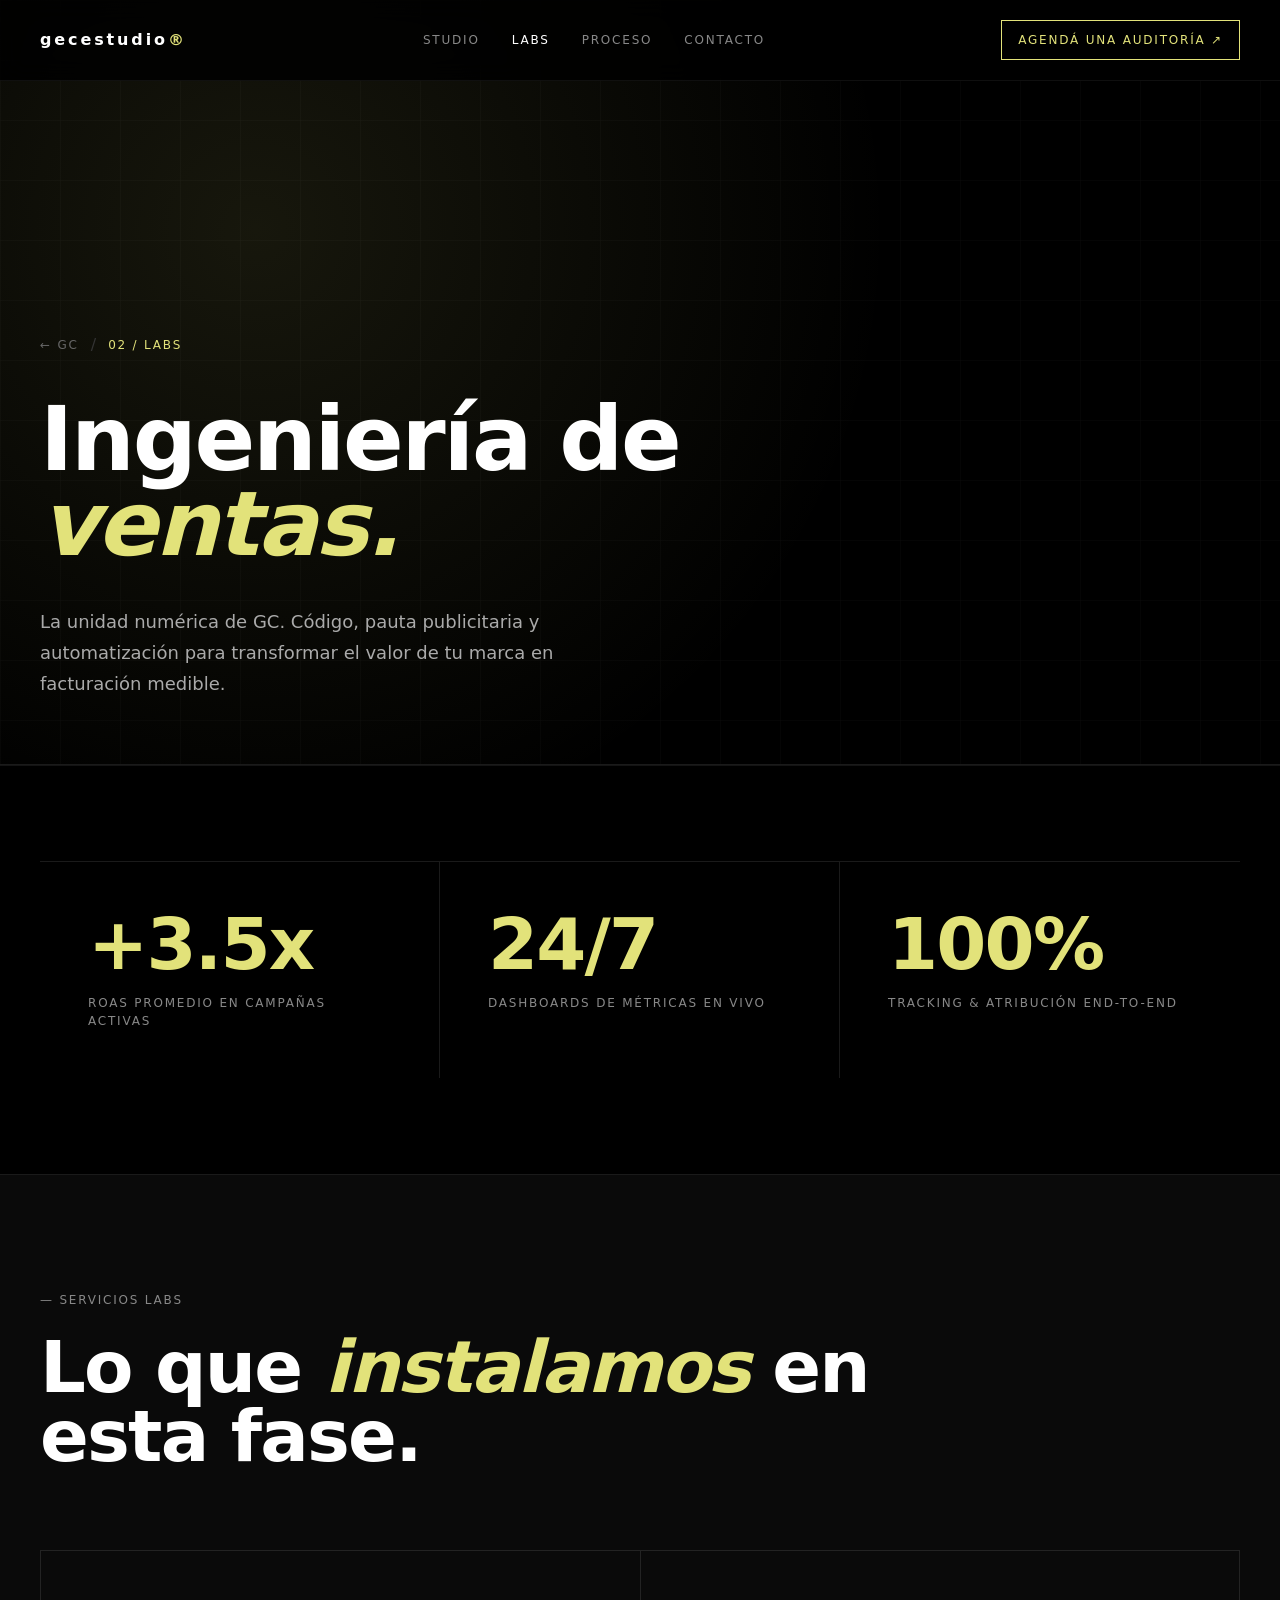
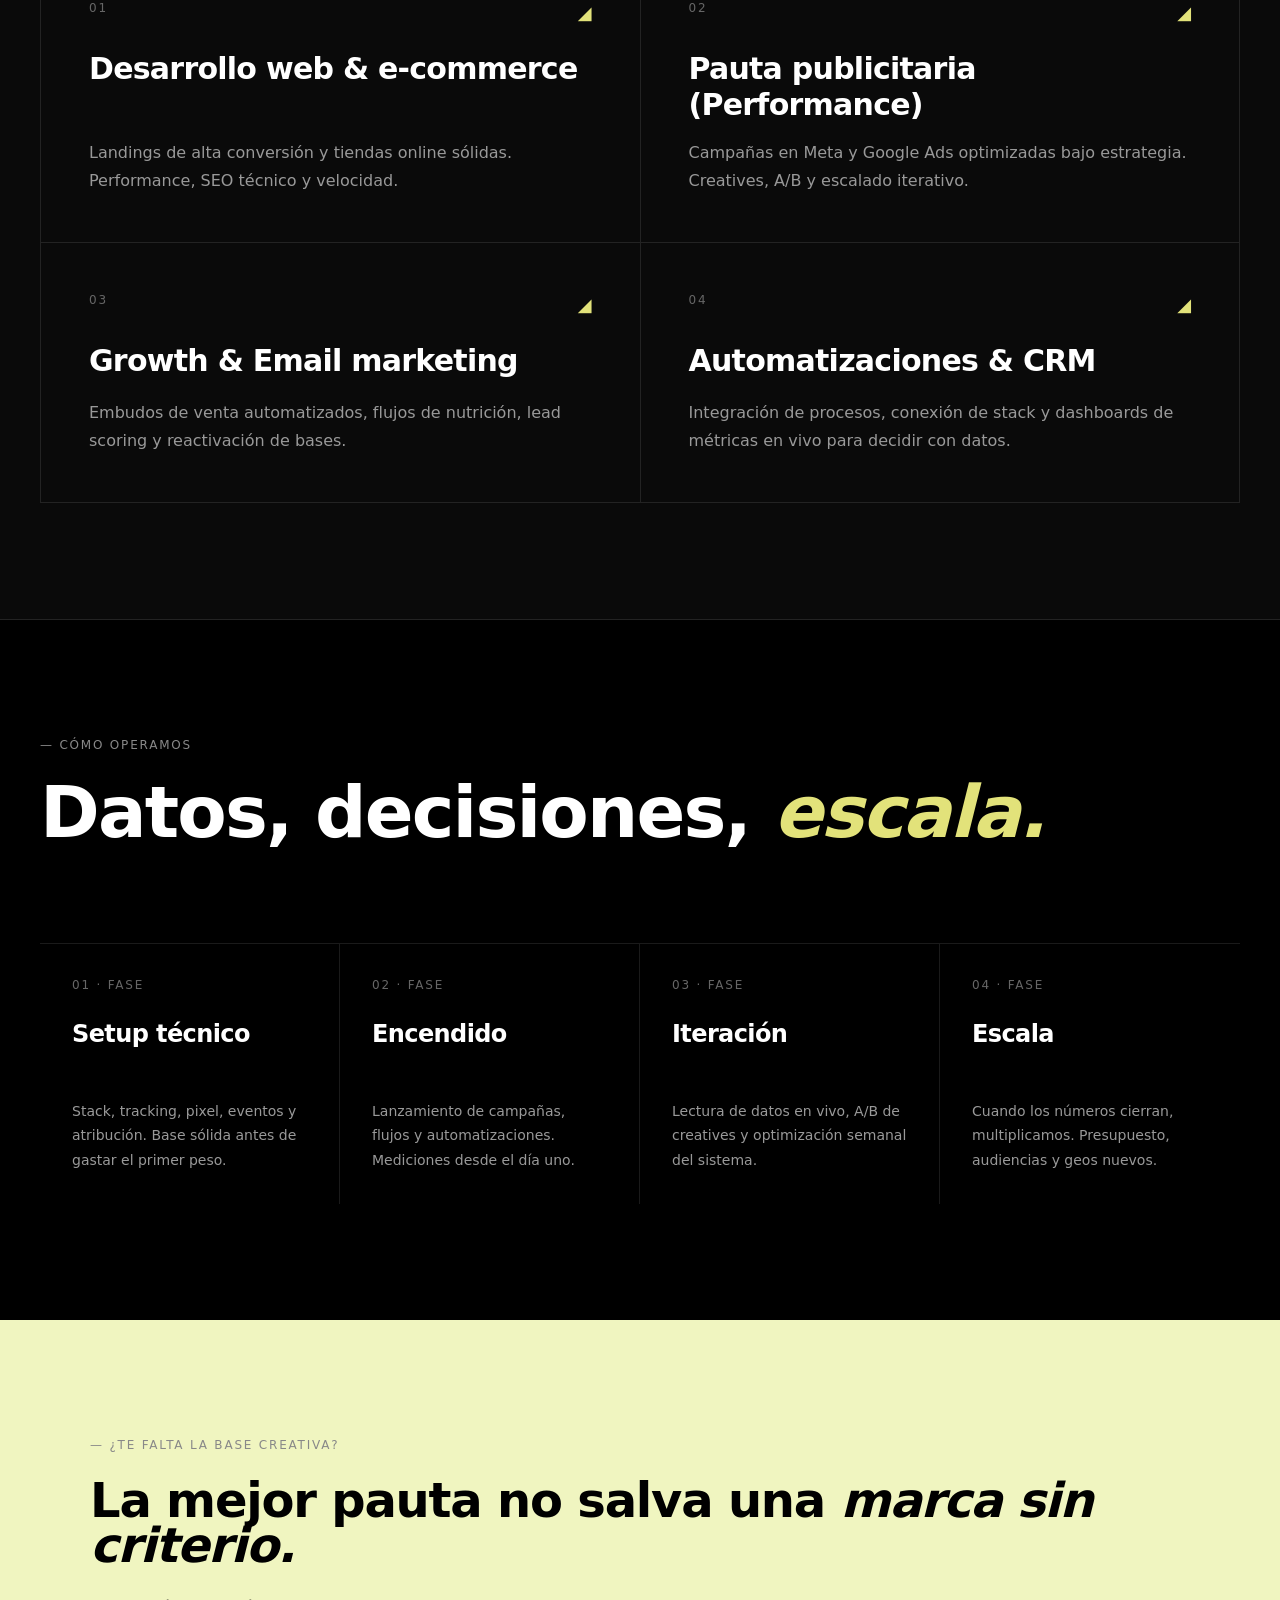
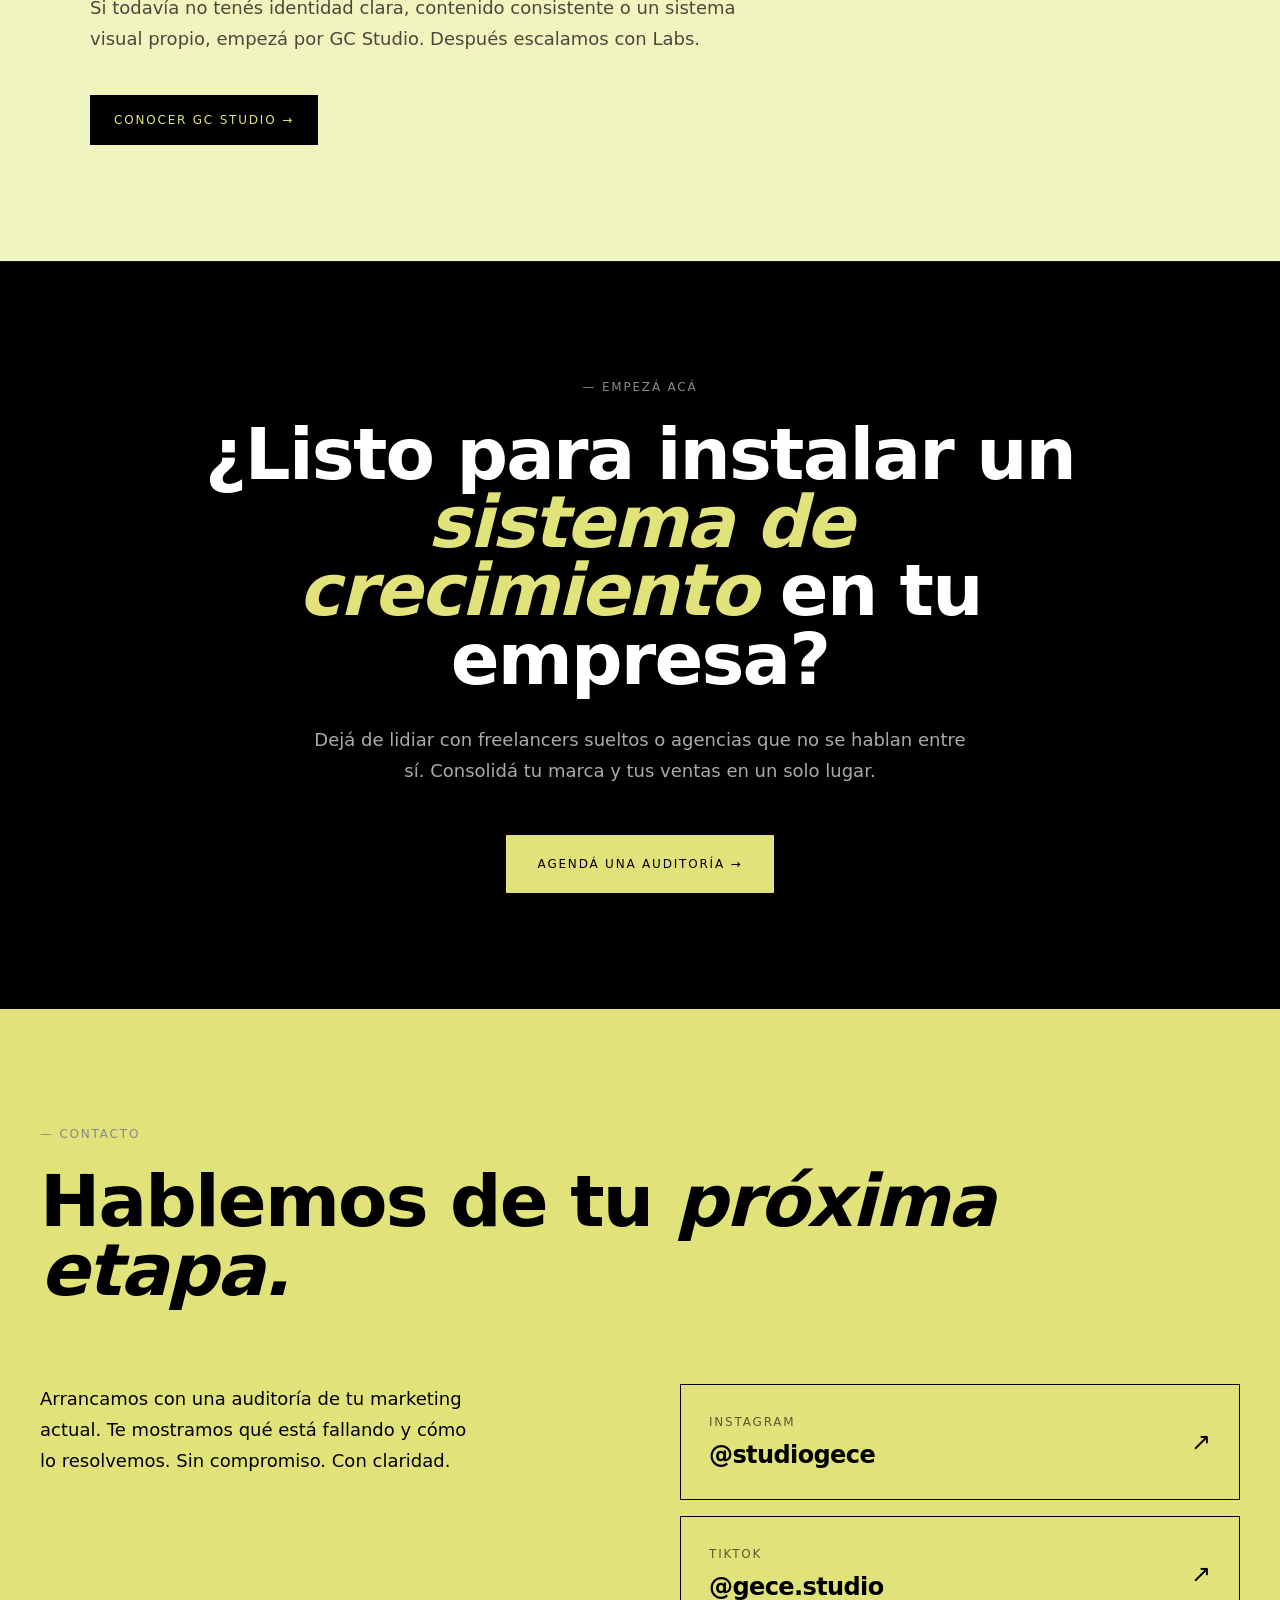
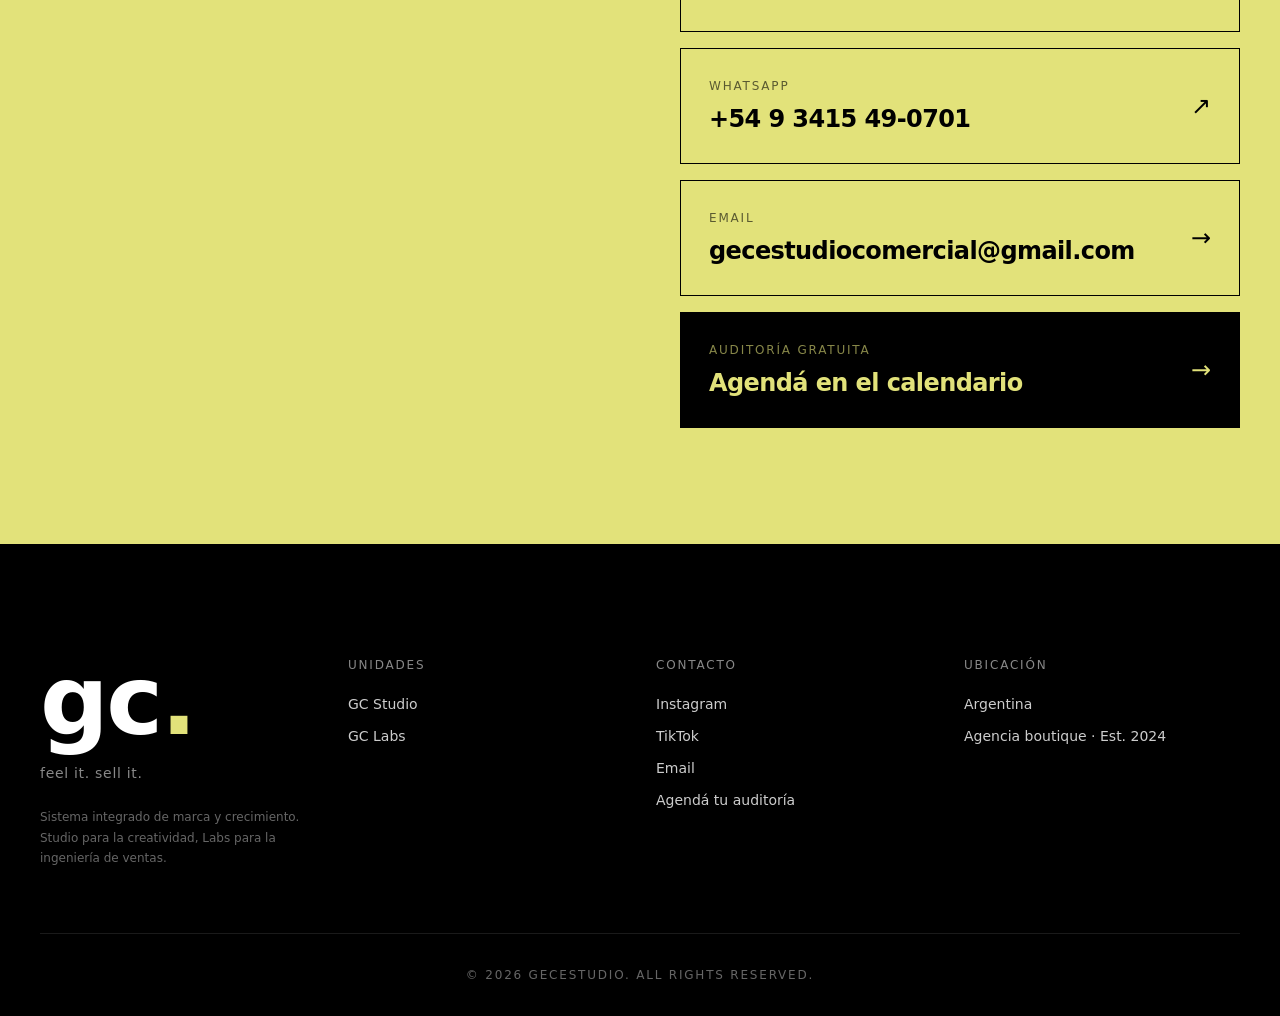
==== labs.html @ d73e2e80 "Align light nav CTA color" ====
<!DOCTYPE html>

<html lang="es"><head><meta http-equiv="Content-Type" content="text/html; charset=UTF-8"><meta name="viewport" content="width=device-width, initial-scale=1"><meta name="referrer" content="strict-origin-when-cross-origin"><meta name="color-scheme" content="dark light"><link rel="preload" as="image" href="./gc_files/blinder.png"><link rel="preload" as="image" href="./gc_files/camuflajes.png"><link rel="preload" as="image" href="./gc_files/elpasillo-white.png"><link rel="preload" as="image" href="./gc_files/gm.png"><link rel="preload" as="image" href="./gc_files/las1000.png"><link rel="preload" as="image" href="./gc_files/logowhite.png"><link rel="preload" as="image" href="./gc_files/momo.png"><link rel="preload" as="image" href="./gc_files/mesa03.png"><link rel="preload" as="image" href="./gc_files/mesa07.png"><link rel="preload" as="image" href="./gc_files/mesa15.png"><link rel="stylesheet" href="./labs_files/css2" data-precedence="default"><link rel="stylesheet" href="./labs_files/styles-MRLgdfVk.css" data-precedence="default"><link rel="preload" as="image" href="./gc_files/elpasillo.jpg"><meta name="author" content="Giuliana Cidoni"><meta property="og:type" content="website"><meta name="twitter:card" content="summary"><meta name="twitter:title" content="GC Studio — Feel it. Sell it. | Agencia boutique en Rosario"><meta name="twitter:description" content="GC Studio es la agencia boutique que toma el control total de tu marketing. Branding, contenido, estrategia y Meta Ads que venden. Rosario, Argentina."><link rel="preconnect" href="https://fonts.googleapis.com/"><link rel="preconnect" href="https://fonts.gstatic.com/" crossorigin="anonymous">
<title>GC Labs — Performance, ingeniería de conversión y growth</title><meta name="description" content="Desarrollo web, pauta en Meta y Google Ads, automatizaciones y dashboards. La unidad de performance de GC que convierte tu marca en facturación medible."><meta property="og:title" content="GC Labs — Ingeniería de ventas"><meta property="og:description" content="Código, pauta, automatización y métricas en vivo para escalar tu negocio."><style id="gc-static-reveal">[style*="translateY(30px)"], [style*="translateY(20px)"] { opacity: 1 !important; transform: none !important; }
main > section.bg-black + section.bg-black { box-shadow: inset 0 1px 0 rgba(255,255,255,0.08); }
html.light nav a[href*="calendly.com"].label-tag { color: #4d4c44 !important; }
@media (max-width: 767px) {
	nav > div { flex-wrap: wrap; row-gap: 0.75rem; padding-top: 1rem !important; padding-bottom: 0.9rem !important; }
	nav .gc-nav-links { order: 3; display: flex !important; width: 100%; gap: 1.05rem; overflow-x: auto; -webkit-overflow-scrolling: touch; scrollbar-width: none; padding: 0.15rem 0 0.05rem; mask-image: linear-gradient(90deg, transparent, #000 7%, #000 93%, transparent); }
	nav .gc-nav-links::-webkit-scrollbar { display: none; }
	nav .gc-nav-links a { flex: 0 0 auto; font-size: 0.65rem; letter-spacing: 0.24em; }
	nav .gc-nav-logo { font-size: 0.82rem !important; letter-spacing: 0.16em !important; }
	nav a[href*="calendly"].label-tag { padding: 0.72rem 0.82rem !important; font-size: 0.58rem !important; letter-spacing: 0.17em !important; white-space: nowrap; }
	main > section:first-of-type { min-height: auto !important; padding-top: 11rem !important; padding-bottom: 4rem !important; justify-content: flex-end !important; }
	main > section:first-of-type h1 { font-size: clamp(3rem, 15vw, 4.75rem) !important; max-width: 9ch !important; }
	main > section:first-of-type p { margin-top: 2rem !important; font-size: 1rem !important; line-height: 1.65 !important; }
	main > section:first-of-type .mb-10 { margin-bottom: 2rem !important; }
	main > section:not(:first-of-type) { padding-top: 4.5rem !important; padding-bottom: 4.5rem !important; }
	main > section:nth-of-type(2) { padding-top: 3.75rem !important; padding-bottom: 3.75rem !important; }
	main > section:nth-of-type(3), main > section:nth-of-type(4) { padding-top: 4.25rem !important; padding-bottom: 4.25rem !important; }
	#agenda { padding-top: 4.25rem !important; padding-bottom: 4.5rem !important; }
	#contacto { padding-top: 4.5rem !important; padding-bottom: 4.75rem !important; }
	[class*="min-h-[260px]"] { min-height: 0 !important; padding-top: 1.65rem !important; padding-bottom: 1.65rem !important; }
	.mt-16, .mt-20, .mt-24 { margin-top: 2.75rem !important; }
}
@media (min-width: 768px) {
	main > section:not(:first-of-type) { padding-top: 7.25rem !important; padding-bottom: 7.25rem !important; }
	main > section:nth-of-type(2) { padding-top: 6rem !important; padding-bottom: 6rem !important; }
}
</style></head><body><!--$--><!--/$-->
<main class="bg-black text-white overflow-x-hidden"><nav class="fixed top-0 left-0 right-0 z-50 transition-all duration-500" style="background-color: rgba(0, 0, 0, 0.85); backdrop-filter: blur(12px); border-bottom: 1px solid rgba(255, 255, 255, 0.06);"><div class="max-w-[1400px] mx-auto px-6 md:px-10 py-5 flex items-center justify-between"><a href="index.html" class="gc-nav-logo font-bold lowercase text-white text-sm md:text-base" style="letter-spacing: 0.18em;">gecestudio<span style="color: rgb(226, 226, 122);">®</span></a><div class="gc-nav-links hidden md:flex items-center gap-8"><a href="studio.html" class="label-tag text-[#888] hover:text-white transition-colors">Studio</a><a class="label-tag text-[#888] hover:text-white transition-colors label-tag text-[#888] hover:text-white transition-colors text-white" href="labs.html" data-status="active" aria-current="page">Labs</a><a href="index.html#proceso" class="label-tag text-[#888] hover:text-white transition-colors">Proceso</a><a href="index.html#contacto" class="label-tag text-[#888] hover:text-white transition-colors">Contacto</a></div><a href="https://calendly.com/infogecestudio/30min" target="_blank" rel="noopener noreferrer" class="label-tag px-4 py-2.5 border transition-all duration-300 hover:bg-[#e2e27a] hover:text-black" style="border-color: rgb(226, 226, 122); color: rgb(226, 226, 122);">Agendá una auditoría ↗</a></div></nav><section class="relative min-h-[85vh] bg-black text-white flex flex-col justify-end pt-40 pb-16 px-6 md:px-10 overflow-hidden border-b border-white/10"><div class="absolute inset-0 pointer-events-none" style="background: radial-gradient(circle at 20% 30%, rgba(226, 226, 122, 0.1), transparent 55%);"></div><div class="absolute inset-0 opacity-[0.05] pointer-events-none" style="background-image: linear-gradient(rgba(255, 255, 255, 0.4) 1px, transparent 1px), linear-gradient(90deg, rgba(255, 255, 255, 0.4) 1px, transparent 1px); background-size: 60px 60px;"></div><div class="relative max-w-[1400px] mx-auto w-full"><div class="flex items-center gap-3 mb-10" style="opacity: 1; transform: none;"><a href="index.html" class="label-tag text-[#666] hover:text-white transition-colors">← GC</a><span class="text-[#333]">/</span><span class="label-tag" style="color: rgb(226, 226, 122);">02 / Labs</span></div><h1 class="headline text-[12vw] md:text-[8vw] lg:text-[7vw] leading-[0.95] max-w-[15ch]" style="opacity: 1; transform: none;">Ingeniería de <span style="color: rgb(226, 226, 122); font-style: italic;">ventas.</span></h1><p class="mt-10 body-text text-[#aaa] text-base md:text-lg max-w-[560px]" style="opacity: 1; transform: none;">La unidad numérica de GC. Código, pauta publicitaria y automatización para transformar el valor de tu marca en facturación medible.</p></div></section><section class="bg-black text-white py-20 md:py-28 px-6 md:px-10 border-b border-white/10"><div class="max-w-[1400px] mx-auto grid md:grid-cols-3 border-t border-white/10"><div class="p-8 md:p-12 border-b md:border-b-0 md:border-r border-white/10 last:border-r-0" style="opacity: 1; transform: none;"><div class="headline text-5xl md:text-7xl mb-4" style="color: rgb(226, 226, 122);">+3.5x</div><div class="label-tag text-[#888]">ROAS promedio en campañas activas</div></div><div class="p-8 md:p-12 border-b md:border-b-0 md:border-r border-white/10 last:border-r-0" style="opacity: 1; transform: none;"><div class="headline text-5xl md:text-7xl mb-4" style="color: rgb(226, 226, 122);">24/7</div><div class="label-tag text-[#888]">Dashboards de métricas en vivo</div></div><div class="p-8 md:p-12 border-b md:border-b-0 md:border-r border-white/10 last:border-r-0" style="opacity: 1; transform: none;"><div class="headline text-5xl md:text-7xl mb-4" style="color: rgb(226, 226, 122);">100%</div><div class="label-tag text-[#888]">Tracking &amp; atribución end-to-end</div></div></div></section><section class="py-24 md:py-40 px-6 md:px-10 bg-[#0a0a0a] text-white border-b border-white/10"><div class="max-w-[1400px] mx-auto"><div style="opacity: 0; transform: translateY(30px);"><div class="label-tag mb-6" style="color: rgb(136, 136, 136);">— Servicios Labs</div><h2 class="headline text-4xl md:text-6xl lg:text-7xl max-w-4xl leading-[0.95]">Lo que <span class="italic" style="color: rgb(226, 226, 122);">instalamos</span> en esta fase.</h2></div><div class="mt-16 md:mt-20 grid md:grid-cols-2 border-t border-l border-white/10"><div class="group p-8 md:p-12 border-r border-b border-white/10 min-h-[260px] flex flex-col hover:bg-[#e2e27a]/[0.03] transition-colors duration-500" style="opacity: 0; transform: translateY(20px);"><div class="flex items-start justify-between mb-6"><span class="label-tag text-[#666]">01</span><span class="text-lg" style="color: rgb(226, 226, 122);">◢</span></div><h3 class="text-2xl md:text-3xl font-bold tracking-tight mb-4">Desarrollo web &amp; e-commerce</h3><p class="body-text text-sm md:text-base text-[#999] mt-auto">Landings de alta conversión y tiendas online sólidas. Performance, SEO técnico y velocidad.</p></div><div class="group p-8 md:p-12 border-r border-b border-white/10 min-h-[260px] flex flex-col hover:bg-[#e2e27a]/[0.03] transition-colors duration-500" style="opacity: 0; transform: translateY(20px);"><div class="flex items-start justify-between mb-6"><span class="label-tag text-[#666]">02</span><span class="text-lg" style="color: rgb(226, 226, 122);">◢</span></div><h3 class="text-2xl md:text-3xl font-bold tracking-tight mb-4">Pauta publicitaria (Performance)</h3><p class="body-text text-sm md:text-base text-[#999] mt-auto">Campañas en Meta y Google Ads optimizadas bajo estrategia. Creatives, A/B y escalado iterativo.</p></div><div class="group p-8 md:p-12 border-r border-b border-white/10 min-h-[260px] flex flex-col hover:bg-[#e2e27a]/[0.03] transition-colors duration-500" style="opacity: 0; transform: translateY(20px);"><div class="flex items-start justify-between mb-6"><span class="label-tag text-[#666]">03</span><span class="text-lg" style="color: rgb(226, 226, 122);">◢</span></div><h3 class="text-2xl md:text-3xl font-bold tracking-tight mb-4">Growth &amp; Email marketing</h3><p class="body-text text-sm md:text-base text-[#999] mt-auto">Embudos de venta automatizados, flujos de nutrición, lead scoring y reactivación de bases.</p></div><div class="group p-8 md:p-12 border-r border-b border-white/10 min-h-[260px] flex flex-col hover:bg-[#e2e27a]/[0.03] transition-colors duration-500" style="opacity: 0; transform: translateY(20px);"><div class="flex items-start justify-between mb-6"><span class="label-tag text-[#666]">04</span><span class="text-lg" style="color: rgb(226, 226, 122);">◢</span></div><h3 class="text-2xl md:text-3xl font-bold tracking-tight mb-4">Automatizaciones &amp; CRM</h3><p class="body-text text-sm md:text-base text-[#999] mt-auto">Integración de procesos, conexión de stack y dashboards de métricas en vivo para decidir con datos.</p></div></div></div></section><section class="bg-black text-white py-24 md:py-40 px-6 md:px-10"><div class="max-w-[1400px] mx-auto"><div style="opacity: 0; transform: translateY(30px);"><div class="label-tag mb-6" style="color: rgb(136, 136, 136);">— Cómo operamos</div><h2 class="headline text-4xl md:text-6xl lg:text-7xl leading-[0.95]">Datos, decisiones, <span class="italic" style="color: rgb(226, 226, 122);">escala.</span></h2></div><div class="mt-16 md:mt-24 grid md:grid-cols-4 border-t border-white/10"><div class="p-6 md:p-8 border-b md:border-b-0 md:border-r border-white/10 last:border-r-0 min-h-[260px] flex flex-col" style="opacity: 0; transform: translateY(20px);"><div class="label-tag text-[#666] mb-6">01 · Fase</div><h3 class="text-xl md:text-2xl font-bold tracking-tight mb-4">Setup técnico</h3><p class="body-text text-sm text-[#999] mt-auto">Stack, tracking, pixel, eventos y atribución. Base sólida antes de gastar el primer peso.</p></div><div class="p-6 md:p-8 border-b md:border-b-0 md:border-r border-white/10 last:border-r-0 min-h-[260px] flex flex-col" style="opacity: 0; transform: translateY(20px);"><div class="label-tag text-[#666] mb-6">02 · Fase</div><h3 class="text-xl md:text-2xl font-bold tracking-tight mb-4">Encendido</h3><p class="body-text text-sm text-[#999] mt-auto">Lanzamiento de campañas, flujos y automatizaciones. Mediciones desde el día uno.</p></div><div class="p-6 md:p-8 border-b md:border-b-0 md:border-r border-white/10 last:border-r-0 min-h-[260px] flex flex-col" style="opacity: 0; transform: translateY(20px);"><div class="label-tag text-[#666] mb-6">03 · Fase</div><h3 class="text-xl md:text-2xl font-bold tracking-tight mb-4">Iteración</h3><p class="body-text text-sm text-[#999] mt-auto">Lectura de datos en vivo, A/B de creatives y optimización semanal del sistema.</p></div><div class="p-6 md:p-8 border-b md:border-b-0 md:border-r border-white/10 last:border-r-0 min-h-[260px] flex flex-col" style="opacity: 0; transform: translateY(20px);"><div class="label-tag text-[#666] mb-6">04 · Fase</div><h3 class="text-xl md:text-2xl font-bold tracking-tight mb-4">Escala</h3><p class="body-text text-sm text-[#999] mt-auto">Cuando los números cierran, multiplicamos. Presupuesto, audiencias y geos nuevos.</p></div></div></div></section><section class="py-24 md:py-32 px-6 md:px-10 text-black" style="background-color: rgb(240, 245, 192);"><div class="max-w-[1100px] mx-auto"><div style="opacity: 0; transform: translateY(30px);"><div class="label-tag mb-6" style="color: rgb(136, 136, 136);">— ¿Te falta la base creativa?</div><p class="headline text-3xl md:text-5xl leading-[1.05]">La mejor pauta no salva una <span class="italic">marca sin criterio.</span></p><p class="mt-6 body-text text-base md:text-lg text-black/70 max-w-2xl">Si todavía no tenés identidad clara, contenido consistente o un sistema visual propio, empezá por GC Studio. Después escalamos con Labs.</p><a href="studio.html" class="inline-flex items-center gap-3 mt-10 label-tag px-6 py-4 bg-black text-[#e2e27a] hover:bg-[#0d0d0d] transition-colors">Conocer GC Studio →</a></div></div></section><section id="agenda" class="bg-black text-white py-24 md:py-40 px-6 md:px-10 border-t border-white/10"><div class="max-w-[1400px] mx-auto text-center"><div style="opacity: 0; transform: translateY(30px);"><div class="label-tag mb-6" style="color: rgb(136, 136, 136);">— Empezá acá</div><h2 class="headline text-4xl md:text-6xl lg:text-7xl max-w-4xl mx-auto leading-[0.95]">¿Listo para instalar un <span class="italic" style="color: rgb(226, 226, 122);">sistema de crecimiento</span> en tu empresa?</h2><p class="mt-8 body-text text-[#aaa] text-base md:text-lg max-w-2xl mx-auto">Dejá de lidiar con freelancers sueltos o agencias que no se hablan entre sí. Consolidá tu marca y tus ventas en un solo lugar.</p><a href="https://calendly.com/infogecestudio/30min" target="_blank" rel="noopener noreferrer" class="inline-block mt-12 label-tag px-8 py-5 bg-[#e2e27a] text-black hover:bg-white transition-colors duration-300">Agendá una auditoría →</a></div></div></section><section id="contacto" class="py-24 md:py-40 px-6 md:px-10 text-black" style="background-color: rgb(226, 226, 122);"><div class="max-w-[1400px] mx-auto"><div style="opacity: 0; transform: translateY(30px);"><div class="label-tag mb-6" style="color: rgb(136, 136, 136);">— Contacto</div><h2 class="headline text-4xl md:text-6xl lg:text-7xl max-w-5xl">Hablemos de tu <span class="italic">próxima etapa.</span></h2></div><div class="mt-16 md:mt-20 grid md:grid-cols-2 gap-12 md:gap-20"><p class="body-text text-base md:text-lg max-w-md" style="opacity: 0; transform: translateY(30px);">Arrancamos con una auditoría de tu marketing actual. Te mostramos qué está fallando y cómo lo resolvemos. Sin compromiso. Con claridad.</p><div class="space-y-4" style="opacity: 0; transform: translateY(30px);"><a href="https://www.instagram.com/studiogece/" target="_blank" rel="noopener noreferrer" class="group flex items-center justify-between gap-6 p-6 md:p-7 border border-black transition-all duration-300 bg-transparent hover:bg-black hover:text-[#e2e27a]"><div><div class="label-tag opacity-60 mb-2">Instagram</div><div class="text-lg md:text-2xl font-bold tracking-tight">@studiogece</div></div><span class="text-2xl group-hover:translate-x-1 transition-transform">↗</span></a><a href="https://www.tiktok.com/@gece.studio" target="_blank" rel="noopener noreferrer" class="group flex items-center justify-between gap-6 p-6 md:p-7 border border-black transition-all duration-300 bg-transparent hover:bg-black hover:text-[#e2e27a]"><div><div class="label-tag opacity-60 mb-2">TikTok</div><div class="text-lg md:text-2xl font-bold tracking-tight">@gece.studio</div></div><span class="text-2xl group-hover:translate-x-1 transition-transform">↗</span></a><a href="https://wa.me/5493415490701" target="_blank" rel="noopener noreferrer" class="group flex items-center justify-between gap-6 p-6 md:p-7 border border-black transition-all duration-300 bg-transparent hover:bg-black hover:text-[#e2e27a]"><div><div class="label-tag opacity-60 mb-2">WhatsApp</div><div class="text-lg md:text-2xl font-bold tracking-tight">+54 9 3415 49-0701</div></div><span class="text-2xl group-hover:translate-x-1 transition-transform">↗</span></a><a href="mailto:gecestudiocomercial@gmail.com" class="group flex items-center justify-between gap-6 p-6 md:p-7 border border-black transition-all duration-300 bg-transparent hover:bg-black hover:text-[#e2e27a]"><div><div class="label-tag opacity-60 mb-2">Email</div><div class="text-lg md:text-2xl font-bold tracking-tight">gecestudiocomercial@gmail.com</div></div><span class="text-2xl group-hover:translate-x-1 transition-transform">→</span></a><a href="https://calendly.com/infogecestudio/30min" target="_blank" rel="noopener noreferrer" class="group flex items-center justify-between gap-6 p-6 md:p-7 border border-black transition-all duration-300 bg-black text-[#e2e27a] hover:bg-transparent hover:text-black"><div><div class="label-tag opacity-60 mb-2">Auditoría gratuita</div><div class="text-lg md:text-2xl font-bold tracking-tight">Agendá en el calendario</div></div><span class="text-2xl group-hover:translate-x-1 transition-transform">→</span></a></div></div></div></section><footer class="bg-black text-white pt-20 md:pt-28 px-6 md:px-10"><div class="max-w-[1400px] mx-auto"><div class="grid md:grid-cols-4 gap-12 md:gap-8 pb-16"><div><div class="headline text-7xl md:text-8xl lowercase leading-none">gc<span style="color: rgb(226, 226, 122);">.</span></div><p class="lowercase text-[#888] text-sm mt-4 mb-6 tracking-wider">feel it. sell it.</p><p class="body-text text-xs text-[#666] max-w-[260px]">Sistema integrado de marca y crecimiento. Studio para la creatividad, Labs para la ingeniería de ventas.</p></div><div><div class="label-tag text-[#888] mb-5">Unidades</div><ul class="space-y-3 text-sm"><li><a href="studio.html" class="text-white/80 hover:text-[#e2e27a] transition-colors">GC Studio</a></li><li><a class="text-white/80 hover:text-[#e2e27a] transition-colors active" href="labs.html" data-status="active" aria-current="page">GC Labs</a></li></ul></div><div><div class="label-tag text-[#888] mb-5">Contacto</div><ul class="space-y-3 text-sm"><li><a href="https://www.instagram.com/studiogece/" target="_blank" rel="noopener noreferrer" class="text-white/80 hover:text-[#e2e27a] transition-colors">Instagram</a></li><li><a href="https://www.tiktok.com/@gece.studio" target="_blank" rel="noopener noreferrer" class="text-white/80 hover:text-[#e2e27a] transition-colors">TikTok</a></li><li><a href="mailto:gecestudiocomercial@gmail.com" class="text-white/80 hover:text-[#e2e27a] transition-colors">Email</a></li><li><a href="https://calendly.com/infogecestudio/30min" target="_blank" rel="noopener noreferrer" class="text-white/80 hover:text-[#e2e27a] transition-colors">Agendá tu auditoría</a></li></ul></div><div><div class="label-tag text-[#888] mb-5">Ubicación</div><ul class="space-y-3 text-sm text-white/80"><li>Argentina</li><li>Agencia boutique · Est. 2024</li></ul></div></div><div class="border-t border-white/10 py-8 flex justify-center label-tag text-[#666]"><span>© 2026 gecestudio. All rights reserved.</span></div></div></footer></main></body></html>
---- labs_files/styles-MRLgdfVk.css ----
@layer properties{@supports (((-webkit-hyphens:none)) and (not (margin-trim:inline))) or ((-moz-orient:inline) and (not (color:rgb(from red r g b)))){*,:before,:after,::backdrop{--tw-translate-x:0;--tw-translate-y:0;--tw-translate-z:0;--tw-rotate-x:initial;--tw-rotate-y:initial;--tw-rotate-z:initial;--tw-skew-x:initial;--tw-skew-y:initial;--tw-scroll-snap-strictness:proximity;--tw-space-y-reverse:0;--tw-space-x-reverse:0;--tw-border-style:solid;--tw-gradient-position:initial;--tw-gradient-from:#0000;--tw-gradient-via:#0000;--tw-gradient-to:#0000;--tw-gradient-stops:initial;--tw-gradient-via-stops:initial;--tw-gradient-from-position:0%;--tw-gradient-via-position:50%;--tw-gradient-to-position:100%;--tw-leading:initial;--tw-font-weight:initial;--tw-tracking:initial;--tw-ordinal:initial;--tw-slashed-zero:initial;--tw-numeric-figure:initial;--tw-numeric-spacing:initial;--tw-numeric-fraction:initial;--tw-shadow:0 0 #0000;--tw-shadow-color:initial;--tw-shadow-alpha:100%;--tw-inset-shadow:0 0 #0000;--tw-inset-shadow-color:initial;--tw-inset-shadow-alpha:100%;--tw-ring-color:initial;--tw-ring-shadow:0 0 #0000;--tw-inset-ring-color:initial;--tw-inset-ring-shadow:0 0 #0000;--tw-ring-inset:initial;--tw-ring-offset-width:0px;--tw-ring-offset-color:#fff;--tw-ring-offset-shadow:0 0 #0000;--tw-outline-style:solid;--tw-blur:initial;--tw-brightness:initial;--tw-contrast:initial;--tw-grayscale:initial;--tw-hue-rotate:initial;--tw-invert:initial;--tw-opacity:initial;--tw-saturate:initial;--tw-sepia:initial;--tw-drop-shadow:initial;--tw-drop-shadow-color:initial;--tw-drop-shadow-alpha:100%;--tw-drop-shadow-size:initial;--tw-duration:initial;--tw-ease:initial;--tw-scale-x:1;--tw-scale-y:1;--tw-scale-z:1;--tw-content:"";--tw-animation-delay:0s;--tw-animation-direction:normal;--tw-animation-duration:initial;--tw-animation-fill-mode:none;--tw-animation-iteration-count:1;--tw-enter-blur:0;--tw-enter-opacity:1;--tw-enter-rotate:0;--tw-enter-scale:1;--tw-enter-translate-x:0;--tw-enter-translate-y:0;--tw-exit-blur:0;--tw-exit-opacity:1;--tw-exit-rotate:0;--tw-exit-scale:1;--tw-exit-translate-x:0;--tw-exit-translate-y:0}}}@layer theme{:root,:host{--font-mono:ui-monospace, SFMono-Regular, Menlo, Monaco, Consolas, "Liberation Mono", "Courier New", monospace;--color-black:#000;--color-white:#fff;--spacing:.25rem;--container-sm:24rem;--container-md:28rem;--container-lg:32rem;--container-2xl:42rem;--container-3xl:48rem;--container-4xl:56rem;--container-5xl:64rem;--text-xs:.75rem;--text-xs--line-height:calc(1 / .75);--text-sm:.875rem;--text-sm--line-height:calc(1.25 / .875);--text-base:1rem;--text-base--line-height: 1.5 ;--text-lg:1.125rem;--text-lg--line-height:calc(1.75 / 1.125);--text-xl:1.25rem;--text-xl--line-height:calc(1.75 / 1.25);--text-2xl:1.5rem;--text-2xl--line-height:calc(2 / 1.5);--text-3xl:1.875rem;--text-3xl--line-height: 1.2 ;--text-4xl:2.25rem;--text-4xl--line-height:calc(2.5 / 2.25);--text-5xl:3rem;--text-5xl--line-height:1;--text-6xl:3.75rem;--text-6xl--line-height:1;--text-7xl:4.5rem;--text-7xl--line-height:1;--text-8xl:6rem;--text-8xl--line-height:1;--font-weight-normal:400;--font-weight-medium:500;--font-weight-semibold:600;--font-weight-bold:700;--tracking-tight:-.025em;--tracking-wide:.025em;--tracking-wider:.05em;--tracking-widest:.1em;--leading-relaxed:1.625;--radius-sm:.25rem;--radius-md:.375rem;--radius-lg:.5rem;--radius-xl:.75rem;--ease-in-out:cubic-bezier(.4, 0, .2, 1);--animate-pulse:pulse 2s cubic-bezier(.4, 0, .6, 1) infinite;--aspect-video:16 / 9;--default-transition-duration:.15s;--default-transition-timing-function:cubic-bezier(.4, 0, .2, 1);--default-font-family:"Montserrat", system-ui, sans-serif;--default-mono-font-family:var(--font-mono)}}@layer base{*,:after,:before,::backdrop{box-sizing:border-box;border:0 solid;margin:0;padding:0}::file-selector-button{box-sizing:border-box;border:0 solid;margin:0;padding:0}html,:host{-webkit-text-size-adjust:100%;tab-size:4;line-height:1.5;font-family:var(--default-font-family,ui-sans-serif, system-ui, sans-serif, "Apple Color Emoji", "Segoe UI Emoji", "Segoe UI Symbol", "Noto Color Emoji");font-feature-settings:var(--default-font-feature-settings,normal);font-variation-settings:var(--default-font-variation-settings,normal);-webkit-tap-highlight-color:transparent}hr{height:0;color:inherit;border-top-width:1px}abbr:where([title]){-webkit-text-decoration:underline dotted;text-decoration:underline dotted}h1,h2,h3,h4,h5,h6{font-size:inherit;font-weight:inherit}a{color:inherit;-webkit-text-decoration:inherit;text-decoration:inherit}b,strong{font-weight:bolder}code,kbd,samp,pre{font-family:var(--default-mono-font-family,ui-monospace, SFMono-Regular, Menlo, Monaco, Consolas, "Liberation Mono", "Courier New", monospace);font-feature-settings:var(--default-mono-font-feature-settings,normal);font-variation-settings:var(--default-mono-font-variation-settings,normal);font-size:1em}small{font-size:80%}sub,sup{vertical-align:baseline;font-size:75%;line-height:0;position:relative}sub{bottom:-.25em}sup{top:-.5em}table{text-indent:0;border-color:inherit;border-collapse:collapse}:-moz-focusring{outline:auto}progress{vertical-align:baseline}summary{display:list-item}ol,ul,menu{list-style:none}img,svg,video,canvas,audio,iframe,embed,object{vertical-align:middle;display:block}img,video{max-width:100%;height:auto}button,input,select,optgroup,textarea{font:inherit;font-feature-settings:inherit;font-variation-settings:inherit;letter-spacing:inherit;color:inherit;opacity:1;background-color:#0000;border-radius:0}::file-selector-button{font:inherit;font-feature-settings:inherit;font-variation-settings:inherit;letter-spacing:inherit;color:inherit;opacity:1;background-color:#0000;border-radius:0}:where(select:is([multiple],[size])) optgroup{font-weight:bolder}:where(select:is([multiple],[size])) optgroup option{padding-inline-start:20px}::file-selector-button{margin-inline-end:4px}::placeholder{opacity:1}@supports (not ((-webkit-appearance:-apple-pay-button))) or (contain-intrinsic-size:1px){::placeholder{color:currentColor}@supports (color:color-mix(in lab,red,red)){::placeholder{color:color-mix(in oklab,currentcolor 50%,transparent)}}}textarea{resize:vertical}::-webkit-search-decoration{-webkit-appearance:none}::-webkit-date-and-time-value{min-height:1lh;text-align:inherit}::-webkit-datetime-edit{display:inline-flex}::-webkit-datetime-edit-fields-wrapper{padding:0}::-webkit-datetime-edit{padding-block:0}::-webkit-datetime-edit-year-field{padding-block:0}::-webkit-datetime-edit-month-field{padding-block:0}::-webkit-datetime-edit-day-field{padding-block:0}::-webkit-datetime-edit-hour-field{padding-block:0}::-webkit-datetime-edit-minute-field{padding-block:0}::-webkit-datetime-edit-second-field{padding-block:0}::-webkit-datetime-edit-millisecond-field{padding-block:0}::-webkit-datetime-edit-meridiem-field{padding-block:0}::-webkit-calendar-picker-indicator{line-height:1}:-moz-ui-invalid{box-shadow:none}button,input:where([type=button],[type=reset],[type=submit]){appearance:button}::file-selector-button{appearance:button}::-webkit-inner-spin-button{height:auto}::-webkit-outer-spin-button{height:auto}[hidden]:where(:not([hidden=until-found])){display:none!important}*{border-color:#ffffff1a}html{scroll-behavior:smooth}body{color:#fff;-webkit-font-smoothing:antialiased;background-color:#000;font-family:Montserrat,system-ui,sans-serif}}@layer components;@layer utilities{.pointer-events-none{pointer-events:none}.invisible{visibility:hidden}.sr-only{clip-path:inset(50%);white-space:nowrap;border-width:0;width:1px;height:1px;margin:-1px;padding:0;position:absolute;overflow:hidden}.absolute{position:absolute}.fixed{position:fixed}.relative{position:relative}.inset-0{inset:calc(var(--spacing) * 0)}.inset-x-0{inset-inline:calc(var(--spacing) * 0)}.inset-y-0{inset-block:calc(var(--spacing) * 0)}.start{inset-inline-start:var(--spacing)}.-top-12{top:calc(var(--spacing) * -12)}.top-0{top:calc(var(--spacing) * 0)}.top-1\.5{top:calc(var(--spacing) * 1.5)}.top-1\/2{top:50%}.top-3\.5{top:calc(var(--spacing) * 3.5)}.top-4{top:calc(var(--spacing) * 4)}.top-\[1px\]{top:1px}.top-\[50\%\]{top:50%}.top-\[60\%\]{top:60%}.top-full{top:100%}.-right-12{right:calc(var(--spacing) * -12)}.right-0{right:calc(var(--spacing) * 0)}.right-1{right:calc(var(--spacing) * 1)}.right-2{right:calc(var(--spacing) * 2)}.right-3{right:calc(var(--spacing) * 3)}.right-4{right:calc(var(--spacing) * 4)}.-bottom-12{bottom:calc(var(--spacing) * -12)}.bottom-0{bottom:calc(var(--spacing) * 0)}.-left-12{left:calc(var(--spacing) * -12)}.left-0{left:calc(var(--spacing) * 0)}.left-1\/2{left:50%}.left-2{left:calc(var(--spacing) * 2)}.left-\[50\%\]{left:50%}.z-10{z-index:10}.z-20{z-index:20}.z-50{z-index:50}.z-\[1\]{z-index:1}.-mx-1{margin-inline:calc(var(--spacing) * -1)}.mx-2{margin-inline:calc(var(--spacing) * 2)}.mx-3\.5{margin-inline:calc(var(--spacing) * 3.5)}.mx-auto{margin-inline:auto}.my-0\.5{margin-block:calc(var(--spacing) * .5)}.my-1{margin-block:calc(var(--spacing) * 1)}.-mt-4{margin-top:calc(var(--spacing) * -4)}.mt-0\.5{margin-top:calc(var(--spacing) * .5)}.mt-1\.5{margin-top:calc(var(--spacing) * 1.5)}.mt-2{margin-top:calc(var(--spacing) * 2)}.mt-4{margin-top:calc(var(--spacing) * 4)}.mt-6{margin-top:calc(var(--spacing) * 6)}.mt-8{margin-top:calc(var(--spacing) * 8)}.mt-10{margin-top:calc(var(--spacing) * 10)}.mt-12{margin-top:calc(var(--spacing) * 12)}.mt-14{margin-top:calc(var(--spacing) * 14)}.mt-16{margin-top:calc(var(--spacing) * 16)}.mt-24{margin-top:calc(var(--spacing) * 24)}.mt-auto{margin-top:auto}.mr-2{margin-right:calc(var(--spacing) * 2)}.mb-1{margin-bottom:calc(var(--spacing) * 1)}.mb-2{margin-bottom:calc(var(--spacing) * 2)}.mb-4{margin-bottom:calc(var(--spacing) * 4)}.mb-5{margin-bottom:calc(var(--spacing) * 5)}.mb-6{margin-bottom:calc(var(--spacing) * 6)}.mb-8{margin-bottom:calc(var(--spacing) * 8)}.mb-10{margin-bottom:calc(var(--spacing) * 10)}.mb-16{margin-bottom:calc(var(--spacing) * 16)}.-ml-4{margin-left:calc(var(--spacing) * -4)}.ml-0\.5{margin-left:calc(var(--spacing) * .5)}.ml-1{margin-left:calc(var(--spacing) * 1)}.ml-auto{margin-left:auto}.block{display:block}.flex{display:flex}.grid{display:grid}.hidden{display:none}.inline-block{display:inline-block}.inline-flex{display:inline-flex}.table{display:table}.aspect-\[4\/5\]{aspect-ratio:4/5}.aspect-\[9\/16\]{aspect-ratio:9/16}.aspect-square{aspect-ratio:1}.aspect-video{aspect-ratio:var(--aspect-video)}.size-\(--cell-size\){width:var(--cell-size);height:var(--cell-size)}.size-4{width:calc(var(--spacing) * 4);height:calc(var(--spacing) * 4)}.h-\(--cell-size\){height:var(--cell-size)}.h-1\.5{height:calc(var(--spacing) * 1.5)}.h-2{height:calc(var(--spacing) * 2)}.h-2\.5{height:calc(var(--spacing) * 2.5)}.h-3{height:calc(var(--spacing) * 3)}.h-3\.5{height:calc(var(--spacing) * 3.5)}.h-4{height:calc(var(--spacing) * 4)}.h-5{height:calc(var(--spacing) * 5)}.h-7{height:calc(var(--spacing) * 7)}.h-8{height:calc(var(--spacing) * 8)}.h-9{height:calc(var(--spacing) * 9)}.h-10{height:calc(var(--spacing) * 10)}.h-12{height:calc(var(--spacing) * 12)}.h-14{height:calc(var(--spacing) * 14)}.h-36{height:calc(var(--spacing) * 36)}.h-\[1px\]{height:1px}.h-\[var\(--radix-navigation-menu-viewport-height\)\]{height:var(--radix-navigation-menu-viewport-height)}.h-\[var\(--radix-select-trigger-height\)\]{height:var(--radix-select-trigger-height)}.h-auto{height:auto}.h-full{height:100%}.h-px{height:1px}.h-svh{height:100svh}.max-h-\(--radix-context-menu-content-available-height\){max-height:var(--radix-context-menu-content-available-height)}.max-h-\(--radix-select-content-available-height\){max-height:var(--radix-select-content-available-height)}.max-h-\[300px\]{max-height:300px}.max-h-\[var\(--radix-dropdown-menu-content-available-height\)\]{max-height:var(--radix-dropdown-menu-content-available-height)}.min-h-0{min-height:calc(var(--spacing) * 0)}.min-h-\[60px\]{min-height:60px}.min-h-\[85vh\]{min-height:85vh}.min-h-\[260px\]{min-height:260px}.min-h-\[280px\]{min-height:280px}.min-h-screen{min-height:100vh}.min-h-svh{min-height:100svh}.w-\(--cell-size\){width:var(--cell-size)}.w-\(--sidebar-width\){width:var(--sidebar-width)}.w-0{width:calc(var(--spacing) * 0)}.w-1{width:calc(var(--spacing) * 1)}.w-2{width:calc(var(--spacing) * 2)}.w-2\.5{width:calc(var(--spacing) * 2.5)}.w-3{width:calc(var(--spacing) * 3)}.w-3\.5{width:calc(var(--spacing) * 3.5)}.w-3\/4{width:75%}.w-4{width:calc(var(--spacing) * 4)}.w-5{width:calc(var(--spacing) * 5)}.w-7{width:calc(var(--spacing) * 7)}.w-8{width:calc(var(--spacing) * 8)}.w-9{width:calc(var(--spacing) * 9)}.w-10{width:calc(var(--spacing) * 10)}.w-12{width:calc(var(--spacing) * 12)}.w-14{width:calc(var(--spacing) * 14)}.w-64{width:calc(var(--spacing) * 64)}.w-72{width:calc(var(--spacing) * 72)}.w-\[1px\]{width:1px}.w-\[68vw\]{width:68vw}.w-\[100px\]{width:100px}.w-\[200px\]{width:200px}.w-auto{width:auto}.w-fit{width:fit-content}.w-full{width:100%}.w-max{width:max-content}.w-px{width:1px}.max-w-\(--skeleton-width\){max-width:var(--skeleton-width)}.max-w-2xl{max-width:var(--container-2xl)}.max-w-3xl{max-width:var(--container-3xl)}.max-w-4xl{max-width:var(--container-4xl)}.max-w-5xl{max-width:var(--container-5xl)}.max-w-\[14ch\]{max-width:14ch}.max-w-\[15ch\]{max-width:15ch}.max-w-\[260px\]{max-width:260px}.max-w-\[320px\]{max-width:320px}.max-w-\[440px\]{max-width:440px}.max-w-\[560px\]{max-width:560px}.max-w-\[1100px\]{max-width:1100px}.max-w-\[1400px\]{max-width:1400px}.max-w-lg{max-width:var(--container-lg)}.max-w-max{max-width:max-content}.max-w-md{max-width:var(--container-md)}.min-w-\(--cell-size\){min-width:var(--cell-size)}.min-w-0{min-width:calc(var(--spacing) * 0)}.min-w-5{min-width:calc(var(--spacing) * 5)}.min-w-8{min-width:calc(var(--spacing) * 8)}.min-w-9{min-width:calc(var(--spacing) * 9)}.min-w-10{min-width:calc(var(--spacing) * 10)}.min-w-\[8rem\]{min-width:8rem}.min-w-\[12rem\]{min-width:12rem}.min-w-\[var\(--radix-select-trigger-width\)\]{min-width:var(--radix-select-trigger-width)}.flex-1{flex:1}.shrink-0{flex-shrink:0}.grow{flex-grow:1}.grow-0{flex-grow:0}.basis-full{flex-basis:100%}.caption-bottom{caption-side:bottom}.border-collapse{border-collapse:collapse}.origin-\(--radix-context-menu-content-transform-origin\){transform-origin:var(--radix-context-menu-content-transform-origin)}.origin-\(--radix-dropdown-menu-content-transform-origin\){transform-origin:var(--radix-dropdown-menu-content-transform-origin)}.origin-\(--radix-hover-card-content-transform-origin\){transform-origin:var(--radix-hover-card-content-transform-origin)}.origin-\(--radix-menubar-content-transform-origin\){transform-origin:var(--radix-menubar-content-transform-origin)}.origin-\(--radix-popover-content-transform-origin\){transform-origin:var(--radix-popover-content-transform-origin)}.origin-\(--radix-select-content-transform-origin\){transform-origin:var(--radix-select-content-transform-origin)}.origin-\(--radix-tooltip-content-transform-origin\){transform-origin:var(--radix-tooltip-content-transform-origin)}.-translate-x-1\/2{--tw-translate-x: -50% ;translate:var(--tw-translate-x) var(--tw-translate-y)}.-translate-x-px{--tw-translate-x:-1px;translate:var(--tw-translate-x) var(--tw-translate-y)}.translate-x-\[-50\%\]{--tw-translate-x:-50%;translate:var(--tw-translate-x) var(--tw-translate-y)}.translate-x-px{--tw-translate-x:1px;translate:var(--tw-translate-x) var(--tw-translate-y)}.-translate-y-1\/2{--tw-translate-y: -50% ;translate:var(--tw-translate-x) var(--tw-translate-y)}.translate-y-\[-50\%\]{--tw-translate-y:-50%;translate:var(--tw-translate-x) var(--tw-translate-y)}.scale-\[1\.1\]{scale:1.1}.scale-\[1\.15\]{scale:1.15}.scale-\[1\.35\]{scale:1.35}.rotate-45{rotate:45deg}.rotate-90{rotate:90deg}.transform{transform:var(--tw-rotate-x,) var(--tw-rotate-y,) var(--tw-rotate-z,) var(--tw-skew-x,) var(--tw-skew-y,)}.animate-caret-blink{animation:1.25s ease-out infinite caret-blink}.animate-in{animation:enter var(--tw-animation-duration,var(--tw-duration,.15s))var(--tw-ease,ease)var(--tw-animation-delay,0s)var(--tw-animation-iteration-count,1)var(--tw-animation-direction,normal)var(--tw-animation-fill-mode,none)}.animate-pulse{animation:var(--animate-pulse)}.cursor-default{cursor:default}.cursor-pointer{cursor:pointer}.touch-none{touch-action:none}.snap-x{scroll-snap-type:x var(--tw-scroll-snap-strictness)}.snap-mandatory{--tw-scroll-snap-strictness:mandatory}.snap-start{scroll-snap-align:start}.list-none{list-style-type:none}.flex-col{flex-direction:column}.flex-col-reverse{flex-direction:column-reverse}.flex-row{flex-direction:row}.flex-wrap{flex-wrap:wrap}.place-content-center{place-content:center}.items-center{align-items:center}.items-end{align-items:flex-end}.items-start{align-items:flex-start}.items-stretch{align-items:stretch}.justify-between{justify-content:space-between}.justify-center{justify-content:center}.justify-end{justify-content:flex-end}.gap-1{gap:calc(var(--spacing) * 1)}.gap-1\.5{gap:calc(var(--spacing) * 1.5)}.gap-2{gap:calc(var(--spacing) * 2)}.gap-3{gap:calc(var(--spacing) * 3)}.gap-4{gap:calc(var(--spacing) * 4)}.gap-6{gap:calc(var(--spacing) * 6)}.gap-8{gap:calc(var(--spacing) * 8)}.gap-10{gap:calc(var(--spacing) * 10)}.gap-12{gap:calc(var(--spacing) * 12)}:where(.space-y-1\.5>:not(:last-child)){--tw-space-y-reverse:0;margin-block-start:calc(calc(var(--spacing) * 1.5) * var(--tw-space-y-reverse));margin-block-end:calc(calc(var(--spacing) * 1.5) * calc(1 - var(--tw-space-y-reverse)))}:where(.space-y-2>:not(:last-child)){--tw-space-y-reverse:0;margin-block-start:calc(calc(var(--spacing) * 2) * var(--tw-space-y-reverse));margin-block-end:calc(calc(var(--spacing) * 2) * calc(1 - var(--tw-space-y-reverse)))}:where(.space-y-3>:not(:last-child)){--tw-space-y-reverse:0;margin-block-start:calc(calc(var(--spacing) * 3) * var(--tw-space-y-reverse));margin-block-end:calc(calc(var(--spacing) * 3) * calc(1 - var(--tw-space-y-reverse)))}:where(.space-y-4>:not(:last-child)){--tw-space-y-reverse:0;margin-block-start:calc(calc(var(--spacing) * 4) * var(--tw-space-y-reverse));margin-block-end:calc(calc(var(--spacing) * 4) * calc(1 - var(--tw-space-y-reverse)))}:where(.space-y-5>:not(:last-child)){--tw-space-y-reverse:0;margin-block-start:calc(calc(var(--spacing) * 5) * var(--tw-space-y-reverse));margin-block-end:calc(calc(var(--spacing) * 5) * calc(1 - var(--tw-space-y-reverse)))}.gap-x-6{column-gap:calc(var(--spacing) * 6)}:where(.space-x-1>:not(:last-child)){--tw-space-x-reverse:0;margin-inline-start:calc(calc(var(--spacing) * 1) * var(--tw-space-x-reverse));margin-inline-end:calc(calc(var(--spacing) * 1) * calc(1 - var(--tw-space-x-reverse)))}.gap-y-2{row-gap:calc(var(--spacing) * 2)}.self-start{align-self:flex-start}.overflow-auto{overflow:auto}.overflow-hidden{overflow:hidden}.overflow-x-auto{overflow-x:auto}.overflow-x-hidden{overflow-x:hidden}.overflow-y-auto{overflow-y:auto}.rounded-\[2px\]{border-radius:2px}.rounded-\[inherit\]{border-radius:inherit}.rounded-full{border-radius:3.40282e38px}.rounded-lg{border-radius:var(--radius-lg)}.rounded-md{border-radius:var(--radius-md)}.rounded-none{border-radius:0}.rounded-sm{border-radius:var(--radius-sm)}.rounded-xl{border-radius:var(--radius-xl)}.rounded-t-\[10px\]{border-top-left-radius:10px;border-top-right-radius:10px}.rounded-l-md{border-top-left-radius:var(--radius-md);border-bottom-left-radius:var(--radius-md)}.rounded-tl-sm{border-top-left-radius:var(--radius-sm)}.rounded-r-md{border-top-right-radius:var(--radius-md);border-bottom-right-radius:var(--radius-md)}.border{border-style:var(--tw-border-style);border-width:1px}.border-2{border-style:var(--tw-border-style);border-width:2px}.border-\[1\.5px\]{border-style:var(--tw-border-style);border-width:1.5px}.border-y{border-block-style:var(--tw-border-style);border-block-width:1px}.border-t{border-top-style:var(--tw-border-style);border-top-width:1px}.border-r{border-right-style:var(--tw-border-style);border-right-width:1px}.border-b{border-bottom-style:var(--tw-border-style);border-bottom-width:1px}.border-l{border-left-style:var(--tw-border-style);border-left-width:1px}.border-dashed{--tw-border-style:dashed;border-style:dashed}.border-\(--color-border\){border-color:var(--color-border)}.border-black{border-color:var(--color-black)}.border-black\/10{border-color:#0000001a}@supports (color:color-mix(in lab,red,red)){.border-black\/10{border-color:color-mix(in oklab,var(--color-black) 10%,transparent)}}.border-black\/15{border-color:#00000026}@supports (color:color-mix(in lab,red,red)){.border-black\/15{border-color:color-mix(in oklab,var(--color-black) 15%,transparent)}}.border-transparent{border-color:#0000}.border-white\/10{border-color:#ffffff1a}@supports (color:color-mix(in lab,red,red)){.border-white\/10{border-color:color-mix(in oklab,var(--color-white) 10%,transparent)}}.border-white\/20{border-color:#fff3}@supports (color:color-mix(in lab,red,red)){.border-white\/20{border-color:color-mix(in oklab,var(--color-white) 20%,transparent)}}.border-white\/30{border-color:#ffffff4d}@supports (color:color-mix(in lab,red,red)){.border-white\/30{border-color:color-mix(in oklab,var(--color-white) 30%,transparent)}}.border-t-transparent{border-top-color:#0000}.border-l-transparent{border-left-color:#0000}.bg-\(--color-bg\){background-color:var(--color-bg)}.bg-\[\#0a0a0a\]{background-color:#0a0a0a}.bg-\[\#1a1a1a\]{background-color:#1a1a1a}.bg-\[\#e2e27a\]{background-color:#e2e27a}.bg-black{background-color:var(--color-black)}.bg-black\/80{background-color:#000c}@supports (color:color-mix(in lab,red,red)){.bg-black\/80{background-color:color-mix(in oklab,var(--color-black) 80%,transparent)}}.bg-transparent{background-color:#0000}.bg-gradient-to-br{--tw-gradient-position:to bottom right in oklab;background-image:linear-gradient(var(--tw-gradient-stops))}.bg-gradient-to-t{--tw-gradient-position:to top in oklab;background-image:linear-gradient(var(--tw-gradient-stops))}.from-black\/30{--tw-gradient-from:#0000004d}@supports (color:color-mix(in lab,red,red)){.from-black\/30{--tw-gradient-from:color-mix(in oklab, var(--color-black) 30%, transparent)}}.from-black\/30{--tw-gradient-stops:var(--tw-gradient-via-stops,var(--tw-gradient-position), var(--tw-gradient-from) var(--tw-gradient-from-position), var(--tw-gradient-to) var(--tw-gradient-to-position))}.from-white\/\[0\.04\]{--tw-gradient-from:#ffffff0a}@supports (color:color-mix(in lab,red,red)){.from-white\/\[0\.04\]{--tw-gradient-from:color-mix(in oklab, var(--color-white) 4%, transparent)}}.from-white\/\[0\.04\]{--tw-gradient-stops:var(--tw-gradient-via-stops,var(--tw-gradient-position), var(--tw-gradient-from) var(--tw-gradient-from-position), var(--tw-gradient-to) var(--tw-gradient-to-position))}.from-white\/\[0\.06\]{--tw-gradient-from:#ffffff0f}@supports (color:color-mix(in lab,red,red)){.from-white\/\[0\.06\]{--tw-gradient-from:color-mix(in oklab, var(--color-white) 6%, transparent)}}.from-white\/\[0\.06\]{--tw-gradient-stops:var(--tw-gradient-via-stops,var(--tw-gradient-position), var(--tw-gradient-from) var(--tw-gradient-from-position), var(--tw-gradient-to) var(--tw-gradient-to-position))}.via-transparent{--tw-gradient-via:transparent;--tw-gradient-via-stops:var(--tw-gradient-position), var(--tw-gradient-from) var(--tw-gradient-from-position), var(--tw-gradient-via) var(--tw-gradient-via-position), var(--tw-gradient-to) var(--tw-gradient-to-position);--tw-gradient-stops:var(--tw-gradient-via-stops)}.to-transparent{--tw-gradient-to:transparent;--tw-gradient-stops:var(--tw-gradient-via-stops,var(--tw-gradient-position), var(--tw-gradient-from) var(--tw-gradient-from-position), var(--tw-gradient-to) var(--tw-gradient-to-position))}.to-white\/\[0\.01\]{--tw-gradient-to:#ffffff03}@supports (color:color-mix(in lab,red,red)){.to-white\/\[0\.01\]{--tw-gradient-to:color-mix(in oklab, var(--color-white) 1%, transparent)}}.to-white\/\[0\.01\]{--tw-gradient-stops:var(--tw-gradient-via-stops,var(--tw-gradient-position), var(--tw-gradient-from) var(--tw-gradient-from-position), var(--tw-gradient-to) var(--tw-gradient-to-position))}.to-white\/\[0\.02\]{--tw-gradient-to:#ffffff05}@supports (color:color-mix(in lab,red,red)){.to-white\/\[0\.02\]{--tw-gradient-to:color-mix(in oklab, var(--color-white) 2%, transparent)}}.to-white\/\[0\.02\]{--tw-gradient-stops:var(--tw-gradient-via-stops,var(--tw-gradient-position), var(--tw-gradient-from) var(--tw-gradient-from-position), var(--tw-gradient-to) var(--tw-gradient-to-position))}.fill-current{fill:currentColor}.object-contain{object-fit:contain}.object-cover{object-fit:cover}.object-\[center_25\%\]{object-position:center 25%}.object-\[center_30\%\]{object-position:center 30%}.object-\[center_70\%\]{object-position:center 70%}.object-center{object-position:center}.p-0{padding:calc(var(--spacing) * 0)}.p-1{padding:calc(var(--spacing) * 1)}.p-2{padding:calc(var(--spacing) * 2)}.p-3{padding:calc(var(--spacing) * 3)}.p-4{padding:calc(var(--spacing) * 4)}.p-6{padding:calc(var(--spacing) * 6)}.p-8{padding:calc(var(--spacing) * 8)}.p-\[1px\]{padding:1px}.px-\(--cell-size\){padding-inline:var(--cell-size)}.px-1{padding-inline:calc(var(--spacing) * 1)}.px-1\.5{padding-inline:calc(var(--spacing) * 1.5)}.px-2{padding-inline:calc(var(--spacing) * 2)}.px-2\.5{padding-inline:calc(var(--spacing) * 2.5)}.px-3{padding-inline:calc(var(--spacing) * 3)}.px-4{padding-inline:calc(var(--spacing) * 4)}.px-6{padding-inline:calc(var(--spacing) * 6)}.px-8{padding-inline:calc(var(--spacing) * 8)}.px-10{padding-inline:calc(var(--spacing) * 10)}.py-0\.5{padding-block:calc(var(--spacing) * .5)}.py-1{padding-block:calc(var(--spacing) * 1)}.py-1\.5{padding-block:calc(var(--spacing) * 1.5)}.py-2{padding-block:calc(var(--spacing) * 2)}.py-2\.5{padding-block:calc(var(--spacing) * 2.5)}.py-3{padding-block:calc(var(--spacing) * 3)}.py-4{padding-block:calc(var(--spacing) * 4)}.py-5{padding-block:calc(var(--spacing) * 5)}.py-6{padding-block:calc(var(--spacing) * 6)}.py-8{padding-block:calc(var(--spacing) * 8)}.py-20{padding-block:calc(var(--spacing) * 20)}.py-24{padding-block:calc(var(--spacing) * 24)}.pt-0{padding-top:calc(var(--spacing) * 0)}.pt-3{padding-top:calc(var(--spacing) * 3)}.pt-4{padding-top:calc(var(--spacing) * 4)}.pt-8{padding-top:calc(var(--spacing) * 8)}.pt-20{padding-top:calc(var(--spacing) * 20)}.pt-32{padding-top:calc(var(--spacing) * 32)}.pt-40{padding-top:calc(var(--spacing) * 40)}.pr-1{padding-right:calc(var(--spacing) * 1)}.pr-2{padding-right:calc(var(--spacing) * 2)}.pr-2\.5{padding-right:calc(var(--spacing) * 2.5)}.pr-8{padding-right:calc(var(--spacing) * 8)}.pb-1{padding-bottom:calc(var(--spacing) * 1)}.pb-3{padding-bottom:calc(var(--spacing) * 3)}.pb-4{padding-bottom:calc(var(--spacing) * 4)}.pb-12{padding-bottom:calc(var(--spacing) * 12)}.pb-16{padding-bottom:calc(var(--spacing) * 16)}.pb-24{padding-bottom:calc(var(--spacing) * 24)}.pl-2{padding-left:calc(var(--spacing) * 2)}.pl-2\.5{padding-left:calc(var(--spacing) * 2.5)}.pl-4{padding-left:calc(var(--spacing) * 4)}.pl-8{padding-left:calc(var(--spacing) * 8)}.text-center{text-align:center}.text-left{text-align:left}.align-middle{vertical-align:middle}.font-mono{font-family:var(--font-mono)}.text-2xl{font-size:var(--text-2xl);line-height:var(--tw-leading,var(--text-2xl--line-height))}.text-3xl{font-size:var(--text-3xl);line-height:var(--tw-leading,var(--text-3xl--line-height))}.text-4xl{font-size:var(--text-4xl);line-height:var(--tw-leading,var(--text-4xl--line-height))}.text-5xl{font-size:var(--text-5xl);line-height:var(--tw-leading,var(--text-5xl--line-height))}.text-6xl{font-size:var(--text-6xl);line-height:var(--tw-leading,var(--text-6xl--line-height))}.text-7xl{font-size:var(--text-7xl);line-height:var(--tw-leading,var(--text-7xl--line-height))}.text-base{font-size:var(--text-base);line-height:var(--tw-leading,var(--text-base--line-height))}.text-lg{font-size:var(--text-lg);line-height:var(--tw-leading,var(--text-lg--line-height))}.text-sm{font-size:var(--text-sm);line-height:var(--tw-leading,var(--text-sm--line-height))}.text-xl{font-size:var(--text-xl);line-height:var(--tw-leading,var(--text-xl--line-height))}.text-xs{font-size:var(--text-xs);line-height:var(--tw-leading,var(--text-xs--line-height))}.text-\[0\.8rem\]{font-size:.8rem}.text-\[12vw\]{font-size:12vw}.text-\[18vw\]{font-size:18vw}.leading-\[0\.9\]{--tw-leading:.9;line-height:.9}.leading-\[0\.95\]{--tw-leading:.95;line-height:.95}.leading-\[1\.1\]{--tw-leading:1.1;line-height:1.1}.leading-\[1\.05\]{--tw-leading:1.05;line-height:1.05}.leading-\[1\.15\]{--tw-leading:1.15;line-height:1.15}.leading-none{--tw-leading:1;line-height:1}.font-bold{--tw-font-weight:var(--font-weight-bold);font-weight:var(--font-weight-bold)}.font-medium{--tw-font-weight:var(--font-weight-medium);font-weight:var(--font-weight-medium)}.font-normal{--tw-font-weight:var(--font-weight-normal);font-weight:var(--font-weight-normal)}.font-semibold{--tw-font-weight:var(--font-weight-semibold);font-weight:var(--font-weight-semibold)}.tracking-\[0\.3em\]{--tw-tracking:.3em;letter-spacing:.3em}.tracking-\[0\.35em\]{--tw-tracking:.35em;letter-spacing:.35em}.tracking-tight{--tw-tracking:var(--tracking-tight);letter-spacing:var(--tracking-tight)}.tracking-wide{--tw-tracking:var(--tracking-wide);letter-spacing:var(--tracking-wide)}.tracking-wider{--tw-tracking:var(--tracking-wider);letter-spacing:var(--tracking-wider)}.tracking-widest{--tw-tracking:var(--tracking-widest);letter-spacing:var(--tracking-widest)}.break-words{overflow-wrap:break-word}.whitespace-nowrap{white-space:nowrap}.text-\[\#333\]{color:#333}.text-\[\#444\]{color:#444}.text-\[\#666\]{color:#666}.text-\[\#888\]{color:#888}.text-\[\#999\]{color:#999}.text-\[\#aaa\]{color:#aaa}.text-\[\#e2e27a\]{color:#e2e27a}.text-black{color:var(--color-black)}.text-black\/50{color:#00000080}@supports (color:color-mix(in lab,red,red)){.text-black\/50{color:color-mix(in oklab,var(--color-black) 50%,transparent)}}.text-black\/65{color:#000000a6}@supports (color:color-mix(in lab,red,red)){.text-black\/65{color:color-mix(in oklab,var(--color-black) 65%,transparent)}}.text-black\/70{color:#000000b3}@supports (color:color-mix(in lab,red,red)){.text-black\/70{color:color-mix(in oklab,var(--color-black) 70%,transparent)}}.text-current{color:currentColor}.text-white{color:var(--color-white)}.text-white\/40{color:#fff6}@supports (color:color-mix(in lab,red,red)){.text-white\/40{color:color-mix(in oklab,var(--color-white) 40%,transparent)}}.text-white\/60{color:#fff9}@supports (color:color-mix(in lab,red,red)){.text-white\/60{color:color-mix(in oklab,var(--color-white) 60%,transparent)}}.text-white\/70{color:#ffffffb3}@supports (color:color-mix(in lab,red,red)){.text-white\/70{color:color-mix(in oklab,var(--color-white) 70%,transparent)}}.text-white\/80{color:#fffc}@supports (color:color-mix(in lab,red,red)){.text-white\/80{color:color-mix(in oklab,var(--color-white) 80%,transparent)}}.text-white\/90{color:#ffffffe6}@supports (color:color-mix(in lab,red,red)){.text-white\/90{color:color-mix(in oklab,var(--color-white) 90%,transparent)}}.lowercase{text-transform:lowercase}.uppercase{text-transform:uppercase}.italic{font-style:italic}.tabular-nums{--tw-numeric-spacing:tabular-nums;font-variant-numeric:var(--tw-ordinal,) var(--tw-slashed-zero,) var(--tw-numeric-figure,) var(--tw-numeric-spacing,) var(--tw-numeric-fraction,)}.underline{text-decoration-line:underline}.underline-offset-4{text-underline-offset:4px}.opacity-0{opacity:0}.opacity-30{opacity:.3}.opacity-50{opacity:.5}.opacity-60{opacity:.6}.opacity-70{opacity:.7}.opacity-95{opacity:.95}.opacity-\[0\.05\]{opacity:.05}.shadow{--tw-shadow:0 1px 3px 0 var(--tw-shadow-color,#0000001a), 0 1px 2px -1px var(--tw-shadow-color,#0000001a);box-shadow:var(--tw-inset-shadow),var(--tw-inset-ring-shadow),var(--tw-ring-offset-shadow),var(--tw-ring-shadow),var(--tw-shadow)}.shadow-2xl{--tw-shadow:0 25px 50px -12px var(--tw-shadow-color,#00000040);box-shadow:var(--tw-inset-shadow),var(--tw-inset-ring-shadow),var(--tw-ring-offset-shadow),var(--tw-ring-shadow),var(--tw-shadow)}.shadow-\[0_0_0_1px_var\(--sidebar-border\)\]{--tw-shadow:0 0 0 1px var(--tw-shadow-color,var(--sidebar-border));box-shadow:var(--tw-inset-shadow),var(--tw-inset-ring-shadow),var(--tw-ring-offset-shadow),var(--tw-ring-shadow),var(--tw-shadow)}.shadow-lg{--tw-shadow:0 10px 15px -3px var(--tw-shadow-color,#0000001a), 0 4px 6px -4px var(--tw-shadow-color,#0000001a);box-shadow:var(--tw-inset-shadow),var(--tw-inset-ring-shadow),var(--tw-ring-offset-shadow),var(--tw-ring-shadow),var(--tw-shadow)}.shadow-md{--tw-shadow:0 4px 6px -1px var(--tw-shadow-color,#0000001a), 0 2px 4px -2px var(--tw-shadow-color,#0000001a);box-shadow:var(--tw-inset-shadow),var(--tw-inset-ring-shadow),var(--tw-ring-offset-shadow),var(--tw-ring-shadow),var(--tw-shadow)}.shadow-none{--tw-shadow:0 0 #0000;box-shadow:var(--tw-inset-shadow),var(--tw-inset-ring-shadow),var(--tw-ring-offset-shadow),var(--tw-ring-shadow),var(--tw-shadow)}.shadow-sm{--tw-shadow:0 1px 3px 0 var(--tw-shadow-color,#0000001a), 0 1px 2px -1px var(--tw-shadow-color,#0000001a);box-shadow:var(--tw-inset-shadow),var(--tw-inset-ring-shadow),var(--tw-ring-offset-shadow),var(--tw-ring-shadow),var(--tw-shadow)}.shadow-xl{--tw-shadow:0 20px 25px -5px var(--tw-shadow-color,#0000001a), 0 8px 10px -6px var(--tw-shadow-color,#0000001a);box-shadow:var(--tw-inset-shadow),var(--tw-inset-ring-shadow),var(--tw-ring-offset-shadow),var(--tw-ring-shadow),var(--tw-shadow)}.shadow-xs{--tw-shadow:0 1px 2px 0 var(--tw-shadow-color,#0000000d);box-shadow:var(--tw-inset-shadow),var(--tw-inset-ring-shadow),var(--tw-ring-offset-shadow),var(--tw-ring-shadow),var(--tw-shadow)}.ring-0{--tw-ring-shadow:var(--tw-ring-inset,) 0 0 0 calc(0px + var(--tw-ring-offset-width)) var(--tw-ring-color,currentcolor);box-shadow:var(--tw-inset-shadow),var(--tw-inset-ring-shadow),var(--tw-ring-offset-shadow),var(--tw-ring-shadow),var(--tw-shadow)}.ring-1{--tw-ring-shadow:var(--tw-ring-inset,) 0 0 0 calc(1px + var(--tw-ring-offset-width)) var(--tw-ring-color,currentcolor);box-shadow:var(--tw-inset-shadow),var(--tw-inset-ring-shadow),var(--tw-ring-offset-shadow),var(--tw-ring-shadow),var(--tw-shadow)}.outline{outline-style:var(--tw-outline-style);outline-width:1px}.contrast-\[1\.05\]{--tw-contrast:contrast(1.05);filter:var(--tw-blur,) var(--tw-brightness,) var(--tw-contrast,) var(--tw-grayscale,) var(--tw-hue-rotate,) var(--tw-invert,) var(--tw-saturate,) var(--tw-sepia,) var(--tw-drop-shadow,)}.grayscale-\[15\%\]{--tw-grayscale:grayscale(15%);filter:var(--tw-blur,) var(--tw-brightness,) var(--tw-contrast,) var(--tw-grayscale,) var(--tw-hue-rotate,) var(--tw-invert,) var(--tw-saturate,) var(--tw-sepia,) var(--tw-drop-shadow,)}.filter{filter:var(--tw-blur,) var(--tw-brightness,) var(--tw-contrast,) var(--tw-grayscale,) var(--tw-hue-rotate,) var(--tw-invert,) var(--tw-saturate,) var(--tw-sepia,) var(--tw-drop-shadow,)}.transition{transition-property:color,background-color,border-color,outline-color,text-decoration-color,fill,stroke,--tw-gradient-from,--tw-gradient-via,--tw-gradient-to,opacity,box-shadow,transform,translate,scale,rotate,filter,-webkit-backdrop-filter,backdrop-filter,display,content-visibility,overlay,pointer-events;transition-timing-function:var(--tw-ease,var(--default-transition-timing-function));transition-duration:var(--tw-duration,var(--default-transition-duration))}.transition-\[left\,right\,width\]{transition-property:left,right,width;transition-timing-function:var(--tw-ease,var(--default-transition-timing-function));transition-duration:var(--tw-duration,var(--default-transition-duration))}.transition-\[margin\,opacity\]{transition-property:margin,opacity;transition-timing-function:var(--tw-ease,var(--default-transition-timing-function));transition-duration:var(--tw-duration,var(--default-transition-duration))}.transition-\[width\,height\,padding\]{transition-property:width,height,padding;transition-timing-function:var(--tw-ease,var(--default-transition-timing-function));transition-duration:var(--tw-duration,var(--default-transition-duration))}.transition-\[width\]{transition-property:width;transition-timing-function:var(--tw-ease,var(--default-transition-timing-function));transition-duration:var(--tw-duration,var(--default-transition-duration))}.transition-all{transition-property:all;transition-timing-function:var(--tw-ease,var(--default-transition-timing-function));transition-duration:var(--tw-duration,var(--default-transition-duration))}.transition-colors{transition-property:color,background-color,border-color,outline-color,text-decoration-color,fill,stroke,--tw-gradient-from,--tw-gradient-via,--tw-gradient-to;transition-timing-function:var(--tw-ease,var(--default-transition-timing-function));transition-duration:var(--tw-duration,var(--default-transition-duration))}.transition-opacity{transition-property:opacity;transition-timing-function:var(--tw-ease,var(--default-transition-timing-function));transition-duration:var(--tw-duration,var(--default-transition-duration))}.transition-transform{transition-property:transform,translate,scale,rotate;transition-timing-function:var(--tw-ease,var(--default-transition-timing-function));transition-duration:var(--tw-duration,var(--default-transition-duration))}.duration-200{--tw-duration:.2s;transition-duration:.2s}.duration-300{--tw-duration:.3s;transition-duration:.3s}.duration-500{--tw-duration:.5s;transition-duration:.5s}.duration-1000{--tw-duration:1s;transition-duration:1s}.ease-in-out{--tw-ease:var(--ease-in-out);transition-timing-function:var(--ease-in-out)}.ease-linear{--tw-ease:linear;transition-timing-function:linear}.fade-in-0{--tw-enter-opacity:0}.outline-none{--tw-outline-style:none;outline-style:none}.select-none{-webkit-user-select:none;user-select:none}.zoom-in-95{--tw-enter-scale:.95}.\[--cell-size\:2rem\]{--cell-size:2rem}.paused{animation-play-state:paused}.group-focus-within\/menu-item\:opacity-100:is(:where(.group\/menu-item):focus-within *){opacity:1}@media(hover:hover){.group-hover\:translate-x-1:is(:where(.group):hover *){--tw-translate-x:calc(var(--spacing) * 1);translate:var(--tw-translate-x) var(--tw-translate-y)}.group-hover\:-translate-y-1:is(:where(.group):hover *){--tw-translate-y:calc(var(--spacing) * -1);translate:var(--tw-translate-x) var(--tw-translate-y)}.group-hover\:scale-110:is(:where(.group):hover *){--tw-scale-x:110%;--tw-scale-y:110%;--tw-scale-z:110%;scale:var(--tw-scale-x) var(--tw-scale-y)}.group-hover\:border-\[\#e2e27a\]:is(:where(.group):hover *){border-color:#e2e27a}.group-hover\/menu-item\:opacity-100:is(:where(.group\/menu-item):hover *){opacity:1}}.group-has-\[\[data-sidebar\=menu-action\]\]\/menu-item\:pr-8:is(:where(.group\/menu-item):has([data-sidebar=menu-action]) *){padding-right:calc(var(--spacing) * 8)}.group-data-\[collapsible\=icon\]\:-mt-8:is(:where(.group)[data-collapsible=icon] *){margin-top:calc(var(--spacing) * -8)}.group-data-\[collapsible\=icon\]\:hidden:is(:where(.group)[data-collapsible=icon] *){display:none}.group-data-\[collapsible\=icon\]\:\!size-8:is(:where(.group)[data-collapsible=icon] *){width:calc(var(--spacing) * 8)!important;height:calc(var(--spacing) * 8)!important}.group-data-\[collapsible\=icon\]\:w-\(--sidebar-width-icon\):is(:where(.group)[data-collapsible=icon] *){width:var(--sidebar-width-icon)}.group-data-\[collapsible\=icon\]\:w-\[calc\(var\(--sidebar-width-icon\)_\+_theme\(spacing\.4\)\)\]:is(:where(.group)[data-collapsible=icon] *){width:calc(var(--sidebar-width-icon) + 1rem)}.group-data-\[collapsible\=icon\]\:w-\[calc\(var\(--sidebar-width-icon\)_\+_theme\(spacing\.4\)_\+2px\)\]:is(:where(.group)[data-collapsible=icon] *){width:calc(var(--sidebar-width-icon) + 1rem + 2px)}.group-data-\[collapsible\=icon\]\:overflow-hidden:is(:where(.group)[data-collapsible=icon] *){overflow:hidden}.group-data-\[collapsible\=icon\]\:\!p-0:is(:where(.group)[data-collapsible=icon] *){padding:calc(var(--spacing) * 0)!important}.group-data-\[collapsible\=icon\]\:\!p-2:is(:where(.group)[data-collapsible=icon] *){padding:calc(var(--spacing) * 2)!important}.group-data-\[collapsible\=icon\]\:opacity-0:is(:where(.group)[data-collapsible=icon] *){opacity:0}.group-data-\[collapsible\=offcanvas\]\:right-\[calc\(var\(--sidebar-width\)\*-1\)\]:is(:where(.group)[data-collapsible=offcanvas] *){right:calc(var(--sidebar-width) * -1)}.group-data-\[collapsible\=offcanvas\]\:left-\[calc\(var\(--sidebar-width\)\*-1\)\]:is(:where(.group)[data-collapsible=offcanvas] *){left:calc(var(--sidebar-width) * -1)}.group-data-\[collapsible\=offcanvas\]\:w-0:is(:where(.group)[data-collapsible=offcanvas] *){width:calc(var(--spacing) * 0)}.group-data-\[collapsible\=offcanvas\]\:translate-x-0:is(:where(.group)[data-collapsible=offcanvas] *){--tw-translate-x:calc(var(--spacing) * 0);translate:var(--tw-translate-x) var(--tw-translate-y)}.group-data-\[focused\=true\]\/day\:relative:is(:where(.group\/day)[data-focused=true] *){position:relative}.group-data-\[focused\=true\]\/day\:z-10:is(:where(.group\/day)[data-focused=true] *){z-index:10}.group-data-\[focused\=true\]\/day\:ring-\[3px\]:is(:where(.group\/day)[data-focused=true] *){--tw-ring-shadow:var(--tw-ring-inset,) 0 0 0 calc(3px + var(--tw-ring-offset-width)) var(--tw-ring-color,currentcolor);box-shadow:var(--tw-inset-shadow),var(--tw-inset-ring-shadow),var(--tw-ring-offset-shadow),var(--tw-ring-shadow),var(--tw-shadow)}.group-data-\[side\=left\]\:-right-4:is(:where(.group)[data-side=left] *){right:calc(var(--spacing) * -4)}.group-data-\[side\=left\]\:border-r:is(:where(.group)[data-side=left] *){border-right-style:var(--tw-border-style);border-right-width:1px}.group-data-\[side\=right\]\:left-0:is(:where(.group)[data-side=right] *){left:calc(var(--spacing) * 0)}.group-data-\[side\=right\]\:rotate-180:is(:where(.group)[data-side=right] *){rotate:180deg}.group-data-\[side\=right\]\:border-l:is(:where(.group)[data-side=right] *){border-left-style:var(--tw-border-style);border-left-width:1px}.group-data-\[state\=open\]\:rotate-180:is(:where(.group)[data-state=open] *){rotate:180deg}.group-data-\[variant\=floating\]\:rounded-lg:is(:where(.group)[data-variant=floating] *){border-radius:var(--radius-lg)}.group-data-\[variant\=floating\]\:border:is(:where(.group)[data-variant=floating] *){border-style:var(--tw-border-style);border-width:1px}.group-data-\[variant\=floating\]\:shadow:is(:where(.group)[data-variant=floating] *){--tw-shadow:0 1px 3px 0 var(--tw-shadow-color,#0000001a), 0 1px 2px -1px var(--tw-shadow-color,#0000001a);box-shadow:var(--tw-inset-shadow),var(--tw-inset-ring-shadow),var(--tw-ring-offset-shadow),var(--tw-ring-shadow),var(--tw-shadow)}.group-\[\.toaster\]\:shadow-lg:is(:where(.group).toaster *){--tw-shadow:0 10px 15px -3px var(--tw-shadow-color,#0000001a), 0 4px 6px -4px var(--tw-shadow-color,#0000001a);box-shadow:var(--tw-inset-shadow),var(--tw-inset-ring-shadow),var(--tw-ring-offset-shadow),var(--tw-ring-shadow),var(--tw-shadow)}.peer-disabled\:cursor-not-allowed:is(:where(.peer):disabled~*){cursor:not-allowed}.peer-disabled\:opacity-70:is(:where(.peer):disabled~*){opacity:.7}.peer-data-\[size\=default\]\/menu-button\:top-1\.5:is(:where(.peer\/menu-button)[data-size=default]~*){top:calc(var(--spacing) * 1.5)}.peer-data-\[size\=lg\]\/menu-button\:top-2\.5:is(:where(.peer\/menu-button)[data-size=lg]~*){top:calc(var(--spacing) * 2.5)}.peer-data-\[size\=sm\]\/menu-button\:top-1:is(:where(.peer\/menu-button)[data-size=sm]~*){top:calc(var(--spacing) * 1)}.file\:border-0::file-selector-button{border-style:var(--tw-border-style);border-width:0}.file\:bg-transparent::file-selector-button{background-color:#0000}.file\:text-sm::file-selector-button{font-size:var(--text-sm);line-height:var(--tw-leading,var(--text-sm--line-height))}.file\:font-medium::file-selector-button{--tw-font-weight:var(--font-weight-medium);font-weight:var(--font-weight-medium)}.after\:absolute:after{content:var(--tw-content);position:absolute}.after\:-inset-2:after{content:var(--tw-content);inset:calc(var(--spacing) * -2)}.after\:inset-y-0:after{content:var(--tw-content);inset-block:calc(var(--spacing) * 0)}.after\:left-1\/2:after{content:var(--tw-content);left:50%}.after\:w-1:after{content:var(--tw-content);width:calc(var(--spacing) * 1)}.after\:w-\[2px\]:after{content:var(--tw-content);width:2px}.after\:-translate-x-1\/2:after{content:var(--tw-content);--tw-translate-x: -50% ;translate:var(--tw-translate-x) var(--tw-translate-y)}.group-data-\[collapsible\=offcanvas\]\:after\:left-full:is(:where(.group)[data-collapsible=offcanvas] *):after{content:var(--tw-content);left:100%}.first\:rounded-l-md:first-child{border-top-left-radius:var(--radius-md);border-bottom-left-radius:var(--radius-md)}.first\:border-l:first-child{border-left-style:var(--tw-border-style);border-left-width:1px}.last\:rounded-r-md:last-child{border-top-right-radius:var(--radius-md);border-bottom-right-radius:var(--radius-md)}.last\:border-r-0:last-child{border-right-style:var(--tw-border-style);border-right-width:0}@media(hover:hover){.hover\:-translate-y-1:hover{--tw-translate-y:calc(var(--spacing) * -1);translate:var(--tw-translate-x) var(--tw-translate-y)}.hover\:border-\[\#e2e27a\]:hover{border-color:#e2e27a}.hover\:bg-\[\#0d0d0d\]:hover{background-color:#0d0d0d}.hover\:bg-\[\#e2e27a\]:hover{background-color:#e2e27a}.hover\:bg-\[\#e2e27a\]\/\[0\.03\]:hover{background-color:#e2e27a08}.hover\:bg-black:hover{background-color:var(--color-black)}.hover\:bg-transparent:hover{background-color:#0000}.hover\:bg-white:hover{background-color:var(--color-white)}.hover\:text-\[\#e2e27a\]:hover{color:#e2e27a}.hover\:text-black:hover{color:var(--color-black)}.hover\:text-white:hover{color:var(--color-white)}.hover\:underline:hover{text-decoration-line:underline}.hover\:opacity-100:hover{opacity:1}.hover\:shadow-\[0_0_0_1px_var\(--sidebar-accent\)\]:hover{--tw-shadow:0 0 0 1px var(--tw-shadow-color,var(--sidebar-accent));box-shadow:var(--tw-inset-shadow),var(--tw-inset-ring-shadow),var(--tw-ring-offset-shadow),var(--tw-ring-shadow),var(--tw-shadow)}}.focus\:ring-1:focus{--tw-ring-shadow:var(--tw-ring-inset,) 0 0 0 calc(1px + var(--tw-ring-offset-width)) var(--tw-ring-color,currentcolor);box-shadow:var(--tw-inset-shadow),var(--tw-inset-ring-shadow),var(--tw-ring-offset-shadow),var(--tw-ring-shadow),var(--tw-shadow)}.focus\:ring-2:focus{--tw-ring-shadow:var(--tw-ring-inset,) 0 0 0 calc(2px + var(--tw-ring-offset-width)) var(--tw-ring-color,currentcolor);box-shadow:var(--tw-inset-shadow),var(--tw-inset-ring-shadow),var(--tw-ring-offset-shadow),var(--tw-ring-shadow),var(--tw-shadow)}.focus\:ring-offset-2:focus{--tw-ring-offset-width:2px;--tw-ring-offset-shadow:var(--tw-ring-inset,) 0 0 0 var(--tw-ring-offset-width) var(--tw-ring-offset-color)}.focus\:outline-none:focus{--tw-outline-style:none;outline-style:none}.focus-visible\:ring-1:focus-visible{--tw-ring-shadow:var(--tw-ring-inset,) 0 0 0 calc(1px + var(--tw-ring-offset-width)) var(--tw-ring-color,currentcolor);box-shadow:var(--tw-inset-shadow),var(--tw-inset-ring-shadow),var(--tw-ring-offset-shadow),var(--tw-ring-shadow),var(--tw-shadow)}.focus-visible\:ring-2:focus-visible{--tw-ring-shadow:var(--tw-ring-inset,) 0 0 0 calc(2px + var(--tw-ring-offset-width)) var(--tw-ring-color,currentcolor);box-shadow:var(--tw-inset-shadow),var(--tw-inset-ring-shadow),var(--tw-ring-offset-shadow),var(--tw-ring-shadow),var(--tw-shadow)}.focus-visible\:ring-offset-1:focus-visible{--tw-ring-offset-width:1px;--tw-ring-offset-shadow:var(--tw-ring-inset,) 0 0 0 var(--tw-ring-offset-width) var(--tw-ring-offset-color)}.focus-visible\:ring-offset-2:focus-visible{--tw-ring-offset-width:2px;--tw-ring-offset-shadow:var(--tw-ring-inset,) 0 0 0 var(--tw-ring-offset-width) var(--tw-ring-offset-color)}.focus-visible\:outline-none:focus-visible{--tw-outline-style:none;outline-style:none}.disabled\:pointer-events-none:disabled{pointer-events:none}.disabled\:cursor-not-allowed:disabled{cursor:not-allowed}.disabled\:opacity-50:disabled{opacity:.5}.has-focus\:ring-\[3px\]:has(:focus){--tw-ring-shadow:var(--tw-ring-inset,) 0 0 0 calc(3px + var(--tw-ring-offset-width)) var(--tw-ring-color,currentcolor);box-shadow:var(--tw-inset-shadow),var(--tw-inset-ring-shadow),var(--tw-ring-offset-shadow),var(--tw-ring-shadow),var(--tw-shadow)}.has-\[\:disabled\]\:opacity-50:has(:disabled){opacity:.5}.aria-disabled\:pointer-events-none[aria-disabled=true]{pointer-events:none}.aria-disabled\:opacity-50[aria-disabled=true]{opacity:.5}.data-\[active\=true\]\:font-medium[data-active=true]{--tw-font-weight:var(--font-weight-medium);font-weight:var(--font-weight-medium)}.data-\[disabled\]\:pointer-events-none[data-disabled]{pointer-events:none}.data-\[disabled\]\:opacity-50[data-disabled]{opacity:.5}.data-\[disabled\=true\]\:pointer-events-none[data-disabled=true]{pointer-events:none}.data-\[disabled\=true\]\:opacity-50[data-disabled=true]{opacity:.5}.data-\[motion\=from-end\]\:slide-in-from-right-52[data-motion=from-end]{--tw-enter-translate-x:calc(52*var(--spacing))}.data-\[motion\=from-start\]\:slide-in-from-left-52[data-motion=from-start]{--tw-enter-translate-x:calc(52*var(--spacing)*-1)}.data-\[motion\=to-end\]\:slide-out-to-right-52[data-motion=to-end]{--tw-exit-translate-x:calc(52*var(--spacing))}.data-\[motion\=to-start\]\:slide-out-to-left-52[data-motion=to-start]{--tw-exit-translate-x:calc(52*var(--spacing)*-1)}.data-\[motion\^\=from-\]\:animate-in[data-motion^=from-]{animation:enter var(--tw-animation-duration,var(--tw-duration,.15s))var(--tw-ease,ease)var(--tw-animation-delay,0s)var(--tw-animation-iteration-count,1)var(--tw-animation-direction,normal)var(--tw-animation-fill-mode,none)}.data-\[motion\^\=from-\]\:fade-in[data-motion^=from-]{--tw-enter-opacity:0}.data-\[motion\^\=to-\]\:animate-out[data-motion^=to-]{animation:exit var(--tw-animation-duration,var(--tw-duration,.15s))var(--tw-ease,ease)var(--tw-animation-delay,0s)var(--tw-animation-iteration-count,1)var(--tw-animation-direction,normal)var(--tw-animation-fill-mode,none)}.data-\[motion\^\=to-\]\:fade-out[data-motion^=to-]{--tw-exit-opacity:0}.data-\[panel-group-direction\=vertical\]\:h-px[data-panel-group-direction=vertical]{height:1px}.data-\[panel-group-direction\=vertical\]\:w-full[data-panel-group-direction=vertical]{width:100%}.data-\[panel-group-direction\=vertical\]\:flex-col[data-panel-group-direction=vertical]{flex-direction:column}.data-\[panel-group-direction\=vertical\]\:after\:left-0[data-panel-group-direction=vertical]:after{content:var(--tw-content);left:calc(var(--spacing) * 0)}.data-\[panel-group-direction\=vertical\]\:after\:h-1[data-panel-group-direction=vertical]:after{content:var(--tw-content);height:calc(var(--spacing) * 1)}.data-\[panel-group-direction\=vertical\]\:after\:w-full[data-panel-group-direction=vertical]:after{content:var(--tw-content);width:100%}.data-\[panel-group-direction\=vertical\]\:after\:translate-x-0[data-panel-group-direction=vertical]:after{content:var(--tw-content);--tw-translate-x:calc(var(--spacing) * 0);translate:var(--tw-translate-x) var(--tw-translate-y)}.data-\[panel-group-direction\=vertical\]\:after\:-translate-y-1\/2[data-panel-group-direction=vertical]:after{content:var(--tw-content);--tw-translate-y: -50% ;translate:var(--tw-translate-x) var(--tw-translate-y)}.data-\[range-end\=true\]\:rounded-md[data-range-end=true]{border-radius:var(--radius-md)}.data-\[range-middle\=true\]\:rounded-none[data-range-middle=true]{border-radius:0}.data-\[range-start\=true\]\:rounded-md[data-range-start=true]{border-radius:var(--radius-md)}.data-\[selected\=true\]\:rounded-none[data-selected=true]{border-radius:0}.data-\[side\=bottom\]\:translate-y-1[data-side=bottom]{--tw-translate-y:calc(var(--spacing) * 1);translate:var(--tw-translate-x) var(--tw-translate-y)}.data-\[side\=bottom\]\:slide-in-from-top-2[data-side=bottom]{--tw-enter-translate-y:calc(2*var(--spacing)*-1)}.data-\[side\=left\]\:-translate-x-1[data-side=left]{--tw-translate-x:calc(var(--spacing) * -1);translate:var(--tw-translate-x) var(--tw-translate-y)}.data-\[side\=left\]\:slide-in-from-right-2[data-side=left]{--tw-enter-translate-x:calc(2*var(--spacing))}.data-\[side\=right\]\:translate-x-1[data-side=right]{--tw-translate-x:calc(var(--spacing) * 1);translate:var(--tw-translate-x) var(--tw-translate-y)}.data-\[side\=right\]\:slide-in-from-left-2[data-side=right]{--tw-enter-translate-x:calc(2*var(--spacing)*-1)}.data-\[side\=top\]\:-translate-y-1[data-side=top]{--tw-translate-y:calc(var(--spacing) * -1);translate:var(--tw-translate-x) var(--tw-translate-y)}.data-\[side\=top\]\:slide-in-from-bottom-2[data-side=top]{--tw-enter-translate-y:calc(2*var(--spacing))}.data-\[state\=active\]\:shadow[data-state=active]{--tw-shadow:0 1px 3px 0 var(--tw-shadow-color,#0000001a), 0 1px 2px -1px var(--tw-shadow-color,#0000001a);box-shadow:var(--tw-inset-shadow),var(--tw-inset-ring-shadow),var(--tw-ring-offset-shadow),var(--tw-ring-shadow),var(--tw-shadow)}.data-\[state\=checked\]\:translate-x-4[data-state=checked]{--tw-translate-x:calc(var(--spacing) * 4);translate:var(--tw-translate-x) var(--tw-translate-y)}.data-\[state\=closed\]\:animate-accordion-up[data-state=closed]{animation:accordion-up var(--tw-animation-duration,var(--tw-duration,.2s))var(--tw-ease,ease-out)var(--tw-animation-delay,0s)var(--tw-animation-iteration-count,1)var(--tw-animation-direction,normal)var(--tw-animation-fill-mode,none)}.data-\[state\=closed\]\:animate-out[data-state=closed]{animation:exit var(--tw-animation-duration,var(--tw-duration,.15s))var(--tw-ease,ease)var(--tw-animation-delay,0s)var(--tw-animation-iteration-count,1)var(--tw-animation-direction,normal)var(--tw-animation-fill-mode,none)}.data-\[state\=closed\]\:duration-300[data-state=closed]{--tw-duration:.3s;transition-duration:.3s}.data-\[state\=closed\]\:fade-out-0[data-state=closed]{--tw-exit-opacity:0}.data-\[state\=closed\]\:zoom-out-95[data-state=closed]{--tw-exit-scale:.95}.data-\[state\=closed\]\:slide-out-to-bottom[data-state=closed]{--tw-exit-translate-y:100%}.data-\[state\=closed\]\:slide-out-to-left[data-state=closed]{--tw-exit-translate-x:-100%}.data-\[state\=closed\]\:slide-out-to-right[data-state=closed]{--tw-exit-translate-x:100%}.data-\[state\=closed\]\:slide-out-to-top[data-state=closed]{--tw-exit-translate-y:-100%}.data-\[state\=hidden\]\:animate-out[data-state=hidden]{animation:exit var(--tw-animation-duration,var(--tw-duration,.15s))var(--tw-ease,ease)var(--tw-animation-delay,0s)var(--tw-animation-iteration-count,1)var(--tw-animation-direction,normal)var(--tw-animation-fill-mode,none)}.data-\[state\=hidden\]\:fade-out[data-state=hidden]{--tw-exit-opacity:0}.data-\[state\=open\]\:animate-accordion-down[data-state=open]{animation:accordion-down var(--tw-animation-duration,var(--tw-duration,.2s))var(--tw-ease,ease-out)var(--tw-animation-delay,0s)var(--tw-animation-iteration-count,1)var(--tw-animation-direction,normal)var(--tw-animation-fill-mode,none)}.data-\[state\=open\]\:animate-in[data-state=open]{animation:enter var(--tw-animation-duration,var(--tw-duration,.15s))var(--tw-ease,ease)var(--tw-animation-delay,0s)var(--tw-animation-iteration-count,1)var(--tw-animation-direction,normal)var(--tw-animation-fill-mode,none)}.data-\[state\=open\]\:opacity-100[data-state=open]{opacity:1}.data-\[state\=open\]\:duration-500[data-state=open]{--tw-duration:.5s;transition-duration:.5s}.data-\[state\=open\]\:fade-in-0[data-state=open]{--tw-enter-opacity:0}.data-\[state\=open\]\:zoom-in-90[data-state=open]{--tw-enter-scale:.9}.data-\[state\=open\]\:zoom-in-95[data-state=open]{--tw-enter-scale:.95}.data-\[state\=open\]\:slide-in-from-bottom[data-state=open]{--tw-enter-translate-y:100%}.data-\[state\=open\]\:slide-in-from-left[data-state=open]{--tw-enter-translate-x:-100%}.data-\[state\=open\]\:slide-in-from-right[data-state=open]{--tw-enter-translate-x:100%}.data-\[state\=open\]\:slide-in-from-top[data-state=open]{--tw-enter-translate-y:-100%}.data-\[state\=unchecked\]\:translate-x-0[data-state=unchecked]{--tw-translate-x:calc(var(--spacing) * 0);translate:var(--tw-translate-x) var(--tw-translate-y)}.data-\[state\=visible\]\:animate-in[data-state=visible]{animation:enter var(--tw-animation-duration,var(--tw-duration,.15s))var(--tw-ease,ease)var(--tw-animation-delay,0s)var(--tw-animation-iteration-count,1)var(--tw-animation-direction,normal)var(--tw-animation-fill-mode,none)}.data-\[state\=visible\]\:fade-in[data-state=visible]{--tw-enter-opacity:0}@media(min-width:40rem){.sm\:mt-0{margin-top:calc(var(--spacing) * 0)}.sm\:flex{display:flex}.sm\:w-\[44vw\]{width:44vw}.sm\:max-w-sm{max-width:var(--container-sm)}.sm\:flex-row{flex-direction:row}.sm\:items-center{align-items:center}.sm\:justify-end{justify-content:flex-end}.sm\:gap-2\.5{gap:calc(var(--spacing) * 2.5)}:where(.sm\:space-x-2>:not(:last-child)){--tw-space-x-reverse:0;margin-inline-start:calc(calc(var(--spacing) * 2) * var(--tw-space-x-reverse));margin-inline-end:calc(calc(var(--spacing) * 2) * calc(1 - var(--tw-space-x-reverse)))}.sm\:rounded-lg{border-radius:var(--radius-lg)}.sm\:text-left{text-align:left}}@media(min-width:48rem){.md\:absolute{position:absolute}.md\:mt-8{margin-top:calc(var(--spacing) * 8)}.md\:mt-16{margin-top:calc(var(--spacing) * 16)}.md\:mt-20{margin-top:calc(var(--spacing) * 20)}.md\:mt-24{margin-top:calc(var(--spacing) * 24)}.md\:mb-8{margin-bottom:calc(var(--spacing) * 8)}.md\:mb-20{margin-bottom:calc(var(--spacing) * 20)}.md\:block{display:block}.md\:flex{display:flex}.md\:h-48{height:calc(var(--spacing) * 48)}.md\:w-\[30vw\]{width:30vw}.md\:w-\[var\(--radix-navigation-menu-viewport-width\)\]{width:var(--radix-navigation-menu-viewport-width)}.md\:w-auto{width:auto}.md\:w-full{width:100%}.md\:grid-cols-2{grid-template-columns:repeat(2,minmax(0,1fr))}.md\:grid-cols-3{grid-template-columns:repeat(3,minmax(0,1fr))}.md\:grid-cols-4{grid-template-columns:repeat(4,minmax(0,1fr))}.md\:grid-cols-\[280px_1fr\]{grid-template-columns:280px 1fr}.md\:flex-row{flex-direction:row}.md\:justify-end{justify-content:flex-end}.md\:gap-4{gap:calc(var(--spacing) * 4)}.md\:gap-6{gap:calc(var(--spacing) * 6)}.md\:gap-8{gap:calc(var(--spacing) * 8)}.md\:gap-16{gap:calc(var(--spacing) * 16)}.md\:gap-20{gap:calc(var(--spacing) * 20)}.md\:border-r{border-right-style:var(--tw-border-style);border-right-width:1px}.md\:border-b-0{border-bottom-style:var(--tw-border-style);border-bottom-width:0}.md\:p-7{padding:calc(var(--spacing) * 7)}.md\:p-8{padding:calc(var(--spacing) * 8)}.md\:p-12{padding:calc(var(--spacing) * 12)}.md\:px-10{padding-inline:calc(var(--spacing) * 10)}.md\:px-12{padding-inline:calc(var(--spacing) * 12)}.md\:py-10{padding-block:calc(var(--spacing) * 10)}.md\:py-28{padding-block:calc(var(--spacing) * 28)}.md\:py-32{padding-block:calc(var(--spacing) * 32)}.md\:py-36{padding-block:calc(var(--spacing) * 36)}.md\:py-40{padding-block:calc(var(--spacing) * 40)}.md\:pt-28{padding-top:calc(var(--spacing) * 28)}.md\:pb-40{padding-bottom:calc(var(--spacing) * 40)}.md\:text-2xl{font-size:var(--text-2xl);line-height:var(--tw-leading,var(--text-2xl--line-height))}.md\:text-3xl{font-size:var(--text-3xl);line-height:var(--tw-leading,var(--text-3xl--line-height))}.md\:text-4xl{font-size:var(--text-4xl);line-height:var(--tw-leading,var(--text-4xl--line-height))}.md\:text-5xl{font-size:var(--text-5xl);line-height:var(--tw-leading,var(--text-5xl--line-height))}.md\:text-6xl{font-size:var(--text-6xl);line-height:var(--tw-leading,var(--text-6xl--line-height))}.md\:text-7xl{font-size:var(--text-7xl);line-height:var(--tw-leading,var(--text-7xl--line-height))}.md\:text-8xl{font-size:var(--text-8xl);line-height:var(--tw-leading,var(--text-8xl--line-height))}.md\:text-base{font-size:var(--text-base);line-height:var(--tw-leading,var(--text-base--line-height))}.md\:text-lg{font-size:var(--text-lg);line-height:var(--tw-leading,var(--text-lg--line-height))}.md\:text-sm{font-size:var(--text-sm);line-height:var(--tw-leading,var(--text-sm--line-height))}.md\:text-xl{font-size:var(--text-xl);line-height:var(--tw-leading,var(--text-xl--line-height))}.md\:text-\[7\.5vw\]{font-size:7.5vw}.md\:text-\[8vw\]{font-size:8vw}.md\:text-\[13vw\]{font-size:13vw}.md\:opacity-0{opacity:0}.md\:peer-data-\[variant\=inset\]\:m-2:is(:where(.peer)[data-variant=inset]~*){margin:calc(var(--spacing) * 2)}.md\:peer-data-\[variant\=inset\]\:ml-0:is(:where(.peer)[data-variant=inset]~*){margin-left:calc(var(--spacing) * 0)}.md\:peer-data-\[variant\=inset\]\:rounded-xl:is(:where(.peer)[data-variant=inset]~*){border-radius:var(--radius-xl)}.md\:peer-data-\[variant\=inset\]\:shadow:is(:where(.peer)[data-variant=inset]~*){--tw-shadow:0 1px 3px 0 var(--tw-shadow-color,#0000001a), 0 1px 2px -1px var(--tw-shadow-color,#0000001a);box-shadow:var(--tw-inset-shadow),var(--tw-inset-ring-shadow),var(--tw-ring-offset-shadow),var(--tw-ring-shadow),var(--tw-shadow)}.md\:peer-data-\[state\=collapsed\]\:peer-data-\[variant\=inset\]\:ml-2:is(:where(.peer)[data-state=collapsed]~*):is(:where(.peer)[data-variant=inset]~*){margin-left:calc(var(--spacing) * 2)}}.after\:md\:hidden:after{content:var(--tw-content)}@media(min-width:48rem){.after\:md\:hidden:after{display:none}}@media(min-width:64rem){.lg\:h-56{height:calc(var(--spacing) * 56)}.lg\:w-\[22vw\]{width:22vw}.lg\:p-14{padding:calc(var(--spacing) * 14)}.lg\:text-5xl{font-size:var(--text-5xl);line-height:var(--tw-leading,var(--text-5xl--line-height))}.lg\:text-6xl{font-size:var(--text-6xl);line-height:var(--tw-leading,var(--text-6xl--line-height))}.lg\:text-7xl{font-size:var(--text-7xl);line-height:var(--tw-leading,var(--text-7xl--line-height))}.lg\:text-\[2\.6rem\]{font-size:2.6rem}.lg\:text-\[6\.5vw\]{font-size:6.5vw}.lg\:text-\[7vw\]{font-size:7vw}.lg\:text-\[11vw\]{font-size:11vw}}.\[\&_\.recharts-dot\[stroke\=\'\#fff\'\]\]\:stroke-transparent .recharts-dot[stroke="#fff"]{stroke:#0000}.\[\&_\.recharts-layer\]\:outline-none .recharts-layer,.\[\&_\.recharts-sector\]\:outline-none .recharts-sector{--tw-outline-style:none;outline-style:none}.\[\&_\.recharts-sector\[stroke\=\'\#fff\'\]\]\:stroke-transparent .recharts-sector[stroke="#fff"]{stroke:#0000}.\[\&_\.recharts-surface\]\:outline-none .recharts-surface{--tw-outline-style:none;outline-style:none}.\[\&_\[cmdk-group-heading\]\]\:px-2 [cmdk-group-heading]{padding-inline:calc(var(--spacing) * 2)}.\[\&_\[cmdk-group-heading\]\]\:py-1\.5 [cmdk-group-heading]{padding-block:calc(var(--spacing) * 1.5)}.\[\&_\[cmdk-group-heading\]\]\:text-xs [cmdk-group-heading]{font-size:var(--text-xs);line-height:var(--tw-leading,var(--text-xs--line-height))}.\[\&_\[cmdk-group-heading\]\]\:font-medium [cmdk-group-heading]{--tw-font-weight:var(--font-weight-medium);font-weight:var(--font-weight-medium)}.\[\&_\[cmdk-group\]\]\:px-2 [cmdk-group]{padding-inline:calc(var(--spacing) * 2)}.\[\&_\[cmdk-group\]\:not\(\[hidden\]\)_\~\[cmdk-group\]\]\:pt-0 [cmdk-group]:not([hidden])~[cmdk-group]{padding-top:calc(var(--spacing) * 0)}.\[\&_\[cmdk-input-wrapper\]_svg\]\:h-5 [cmdk-input-wrapper] svg{height:calc(var(--spacing) * 5)}.\[\&_\[cmdk-input-wrapper\]_svg\]\:w-5 [cmdk-input-wrapper] svg{width:calc(var(--spacing) * 5)}.\[\&_\[cmdk-input\]\]\:h-12 [cmdk-input]{height:calc(var(--spacing) * 12)}.\[\&_\[cmdk-item\]\]\:px-2 [cmdk-item]{padding-inline:calc(var(--spacing) * 2)}.\[\&_\[cmdk-item\]\]\:py-3 [cmdk-item]{padding-block:calc(var(--spacing) * 3)}.\[\&_\[cmdk-item\]_svg\]\:h-5 [cmdk-item] svg{height:calc(var(--spacing) * 5)}.\[\&_\[cmdk-item\]_svg\]\:w-5 [cmdk-item] svg{width:calc(var(--spacing) * 5)}.\[\&_p\]\:leading-relaxed p{--tw-leading:var(--leading-relaxed);line-height:var(--leading-relaxed)}.\[\&_svg\]\:pointer-events-none svg{pointer-events:none}.\[\&_svg\]\:size-4 svg{width:calc(var(--spacing) * 4);height:calc(var(--spacing) * 4)}.\[\&_svg\]\:shrink-0 svg{flex-shrink:0}.\[\&_tr\]\:border-b tr{border-bottom-style:var(--tw-border-style);border-bottom-width:1px}.\[\&_tr\:last-child\]\:border-0 tr:last-child{border-style:var(--tw-border-style);border-width:0}.\[\&\:first-child\[data-selected\=true\]_button\]\:rounded-l-md:first-child[data-selected=true] button{border-top-left-radius:var(--radius-md);border-bottom-left-radius:var(--radius-md)}.\[\&\:has\(\[role\=checkbox\]\)\]\:pr-0:has([role=checkbox]){padding-right:calc(var(--spacing) * 0)}:is(.rtl\:\*\*\:\[\.rdp-button\\_next\>svg\]\:rotate-180:where(:is(:lang(ae),:lang(ar),:lang(arc),:lang(bcc),:lang(bqi),:lang(ckb),:lang(dv),:lang(fa),:lang(glk),:lang(he),:lang(ku),:lang(mzn),:lang(nqo),:lang(pnb),:lang(ps),:lang(sd),:lang(ug),:lang(ur),:lang(yi)),[dir=rtl],[dir=rtl] *) *):is(.rdp-button_next>svg),:is(.rtl\:\*\*\:\[\.rdp-button\\_previous\>svg\]\:rotate-180:where(:is(:lang(ae),:lang(ar),:lang(arc),:lang(bcc),:lang(bqi),:lang(ckb),:lang(dv),:lang(fa),:lang(glk),:lang(he),:lang(ku),:lang(mzn),:lang(nqo),:lang(pnb),:lang(ps),:lang(sd),:lang(ug),:lang(ur),:lang(yi)),[dir=rtl],[dir=rtl] *) *):is(.rdp-button_previous>svg){rotate:180deg}.\[\&\:last-child\[data-selected\=true\]_button\]\:rounded-r-md:last-child[data-selected=true] button{border-top-right-radius:var(--radius-md);border-bottom-right-radius:var(--radius-md)}.\[\&\>\[role\=checkbox\]\]\:translate-y-\[2px\]>[role=checkbox]{--tw-translate-y:2px;translate:var(--tw-translate-x) var(--tw-translate-y)}.\[\&\>button\]\:hidden>button{display:none}.\[\&\>span\]\:line-clamp-1>span{-webkit-line-clamp:1;-webkit-box-orient:vertical;display:-webkit-box;overflow:hidden}.\[\&\>span\]\:text-xs>span{font-size:var(--text-xs);line-height:var(--tw-leading,var(--text-xs--line-height))}.\[\&\>span\]\:opacity-70>span{opacity:.7}.\[\&\>span\:last-child\]\:truncate>span:last-child{text-overflow:ellipsis;white-space:nowrap;overflow:hidden}.\[\&\>svg\]\:absolute>svg{position:absolute}.\[\&\>svg\]\:top-4>svg{top:calc(var(--spacing) * 4)}.\[\&\>svg\]\:left-4>svg{left:calc(var(--spacing) * 4)}.\[\&\>svg\]\:size-3\.5>svg{width:calc(var(--spacing) * 3.5);height:calc(var(--spacing) * 3.5)}.\[\&\>svg\]\:size-4>svg{width:calc(var(--spacing) * 4);height:calc(var(--spacing) * 4)}.\[\&\>svg\]\:h-2\.5>svg{height:calc(var(--spacing) * 2.5)}.\[\&\>svg\]\:h-3>svg{height:calc(var(--spacing) * 3)}.\[\&\>svg\]\:h-3\.5>svg{height:calc(var(--spacing) * 3.5)}.\[\&\>svg\]\:w-2\.5>svg{width:calc(var(--spacing) * 2.5)}.\[\&\>svg\]\:w-3>svg{width:calc(var(--spacing) * 3)}.\[\&\>svg\]\:w-3\.5>svg{width:calc(var(--spacing) * 3.5)}.\[\&\>svg\]\:shrink-0>svg{flex-shrink:0}.\[\&\>svg\+div\]\:translate-y-\[-3px\]>svg+div{--tw-translate-y:-3px;translate:var(--tw-translate-x) var(--tw-translate-y)}.\[\&\>svg\~\*\]\:pl-7>svg~*{padding-left:calc(var(--spacing) * 7)}.\[\&\>tr\]\:last\:border-b-0>tr:last-child{border-bottom-style:var(--tw-border-style);border-bottom-width:0}.\[\&\[data-panel-group-direction\=vertical\]\>div\]\:rotate-90[data-panel-group-direction=vertical]>div{rotate:90deg}.\[\&\[data-state\=open\]\>svg\]\:rotate-180[data-state=open]>svg{rotate:180deg}[data-side=left] .\[\[data-side\=left\]_\&\]\:cursor-w-resize{cursor:w-resize}[data-side=left][data-collapsible=offcanvas] .\[\[data-side\=left\]\[data-collapsible\=offcanvas\]_\&\]\:-right-2{right:calc(var(--spacing) * -2)}[data-side=left][data-state=collapsed] .\[\[data-side\=left\]\[data-state\=collapsed\]_\&\]\:cursor-e-resize,[data-side=right] .\[\[data-side\=right\]_\&\]\:cursor-e-resize{cursor:e-resize}[data-side=right][data-collapsible=offcanvas] .\[\[data-side\=right\]\[data-collapsible\=offcanvas\]_\&\]\:-left-2{left:calc(var(--spacing) * -2)}[data-side=right][data-state=collapsed] .\[\[data-side\=right\]\[data-state\=collapsed\]_\&\]\:cursor-w-resize{cursor:w-resize}[data-slot=card-content] .\[\[data-slot\=card-content\]_\&\]\:bg-transparent,[data-slot=popover-content] .\[\[data-slot\=popover-content\]_\&\]\:bg-transparent{background-color:#0000}}@property --tw-animation-delay{syntax:"*";inherits:false;initial-value:0s}@property --tw-animation-direction{syntax:"*";inherits:false;initial-value:normal}@property --tw-animation-duration{syntax:"*";inherits:false}@property --tw-animation-fill-mode{syntax:"*";inherits:false;initial-value:none}@property --tw-animation-iteration-count{syntax:"*";inherits:false;initial-value:1}@property --tw-enter-blur{syntax:"*";inherits:false;initial-value:0}@property --tw-enter-opacity{syntax:"*";inherits:false;initial-value:1}@property --tw-enter-rotate{syntax:"*";inherits:false;initial-value:0}@property --tw-enter-scale{syntax:"*";inherits:false;initial-value:1}@property --tw-enter-translate-x{syntax:"*";inherits:false;initial-value:0}@property --tw-enter-translate-y{syntax:"*";inherits:false;initial-value:0}@property --tw-exit-blur{syntax:"*";inherits:false;initial-value:0}@property --tw-exit-opacity{syntax:"*";inherits:false;initial-value:1}@property --tw-exit-rotate{syntax:"*";inherits:false;initial-value:0}@property --tw-exit-scale{syntax:"*";inherits:false;initial-value:1}@property --tw-exit-translate-x{syntax:"*";inherits:false;initial-value:0}@property --tw-exit-translate-y{syntax:"*";inherits:false;initial-value:0}:root{--melon:#e2e27a;--verde:#f0f5c0;--negro:#000;--blanco:#fff;--crema:#f5f4ef;--gris:#eaeaea;--gris-medio:#888}.label-tag{text-transform:uppercase;letter-spacing:.15em;font-size:.75rem;font-weight:500}.headline{letter-spacing:-.025em;font-weight:800;line-height:.95}.body-text{font-weight:300;line-height:1.72}@keyframes marquee{0%{transform:translate(0)}to{transform:translate(-50%)}}.marquee-track{animation:35s linear infinite marquee}.marquee-track:hover{animation-play-state:paused}.marquee-track-slow{animation:28s linear infinite marquee}.marquee-track-slow:hover{animation-play-state:paused}.scrollbar-none::-webkit-scrollbar{display:none}@property --tw-translate-x{syntax:"*";inherits:false;initial-value:0}@property --tw-translate-y{syntax:"*";inherits:false;initial-value:0}@property --tw-translate-z{syntax:"*";inherits:false;initial-value:0}@property --tw-rotate-x{syntax:"*";inherits:false}@property --tw-rotate-y{syntax:"*";inherits:false}@property --tw-rotate-z{syntax:"*";inherits:false}@property --tw-skew-x{syntax:"*";inherits:false}@property --tw-skew-y{syntax:"*";inherits:false}@property --tw-scroll-snap-strictness{syntax:"*";inherits:false;initial-value:proximity}@property --tw-space-y-reverse{syntax:"*";inherits:false;initial-value:0}@property --tw-space-x-reverse{syntax:"*";inherits:false;initial-value:0}@property --tw-border-style{syntax:"*";inherits:false;initial-value:solid}@property --tw-gradient-position{syntax:"*";inherits:false}@property --tw-gradient-from{syntax:"<color>";inherits:false;initial-value:#0000}@property --tw-gradient-via{syntax:"<color>";inherits:false;initial-value:#0000}@property --tw-gradient-to{syntax:"<color>";inherits:false;initial-value:#0000}@property --tw-gradient-stops{syntax:"*";inherits:false}@property --tw-gradient-via-stops{syntax:"*";inherits:false}@property --tw-gradient-from-position{syntax:"<length-percentage>";inherits:false;initial-value:0%}@property --tw-gradient-via-position{syntax:"<length-percentage>";inherits:false;initial-value:50%}@property --tw-gradient-to-position{syntax:"<length-percentage>";inherits:false;initial-value:100%}@property --tw-leading{syntax:"*";inherits:false}@property --tw-font-weight{syntax:"*";inherits:false}@property --tw-tracking{syntax:"*";inherits:false}@property --tw-ordinal{syntax:"*";inherits:false}@property --tw-slashed-zero{syntax:"*";inherits:false}@property --tw-numeric-figure{syntax:"*";inherits:false}@property --tw-numeric-spacing{syntax:"*";inherits:false}@property --tw-numeric-fraction{syntax:"*";inherits:false}@property --tw-shadow{syntax:"*";inherits:false;initial-value:0 0 #0000}@property --tw-shadow-color{syntax:"*";inherits:false}@property --tw-shadow-alpha{syntax:"<percentage>";inherits:false;initial-value:100%}@property --tw-inset-shadow{syntax:"*";inherits:false;initial-value:0 0 #0000}@property --tw-inset-shadow-color{syntax:"*";inherits:false}@property --tw-inset-shadow-alpha{syntax:"<percentage>";inherits:false;initial-value:100%}@property --tw-ring-color{syntax:"*";inherits:false}@property --tw-ring-shadow{syntax:"*";inherits:false;initial-value:0 0 #0000}@property --tw-inset-ring-color{syntax:"*";inherits:false}@property --tw-inset-ring-shadow{syntax:"*";inherits:false;initial-value:0 0 #0000}@property --tw-ring-inset{syntax:"*";inherits:false}@property --tw-ring-offset-width{syntax:"<length>";inherits:false;initial-value:0}@property --tw-ring-offset-color{syntax:"*";inherits:false;initial-value:#fff}@property --tw-ring-offset-shadow{syntax:"*";inherits:false;initial-value:0 0 #0000}@property --tw-outline-style{syntax:"*";inherits:false;initial-value:solid}@property --tw-blur{syntax:"*";inherits:false}@property --tw-brightness{syntax:"*";inherits:false}@property --tw-contrast{syntax:"*";inherits:false}@property --tw-grayscale{syntax:"*";inherits:false}@property --tw-hue-rotate{syntax:"*";inherits:false}@property --tw-invert{syntax:"*";inherits:false}@property --tw-opacity{syntax:"*";inherits:false}@property --tw-saturate{syntax:"*";inherits:false}@property --tw-sepia{syntax:"*";inherits:false}@property --tw-drop-shadow{syntax:"*";inherits:false}@property --tw-drop-shadow-color{syntax:"*";inherits:false}@property --tw-drop-shadow-alpha{syntax:"<percentage>";inherits:false;initial-value:100%}@property --tw-drop-shadow-size{syntax:"*";inherits:false}@property --tw-duration{syntax:"*";inherits:false}@property --tw-ease{syntax:"*";inherits:false}@property --tw-scale-x{syntax:"*";inherits:false;initial-value:1}@property --tw-scale-y{syntax:"*";inherits:false;initial-value:1}@property --tw-scale-z{syntax:"*";inherits:false;initial-value:1}@property --tw-content{syntax:"*";inherits:false;initial-value:""}@keyframes pulse{50%{opacity:.5}}@keyframes enter{0%{opacity:var(--tw-enter-opacity,1);transform:translate3d(var(--tw-enter-translate-x,0),var(--tw-enter-translate-y,0),0)scale3d(var(--tw-enter-scale,1),var(--tw-enter-scale,1),var(--tw-enter-scale,1))rotate(var(--tw-enter-rotate,0));filter:blur(var(--tw-enter-blur,0))}}@keyframes exit{to{opacity:var(--tw-exit-opacity,1);transform:translate3d(var(--tw-exit-translate-x,0),var(--tw-exit-translate-y,0),0)scale3d(var(--tw-exit-scale,1),var(--tw-exit-scale,1),var(--tw-exit-scale,1))rotate(var(--tw-exit-rotate,0));filter:blur(var(--tw-exit-blur,0))}}@keyframes accordion-down{0%{height:0}to{height:var(--radix-accordion-content-height,var(--bits-accordion-content-height,var(--reka-accordion-content-height,var(--kb-accordion-content-height,var(--ngp-accordion-content-height,auto)))))}}@keyframes accordion-up{0%{height:var(--radix-accordion-content-height,var(--bits-accordion-content-height,var(--reka-accordion-content-height,var(--kb-accordion-content-height,var(--ngp-accordion-content-height,auto)))))}to{height:0}}@keyframes caret-blink{0%,70%,to{opacity:1}20%,50%{opacity:0}}
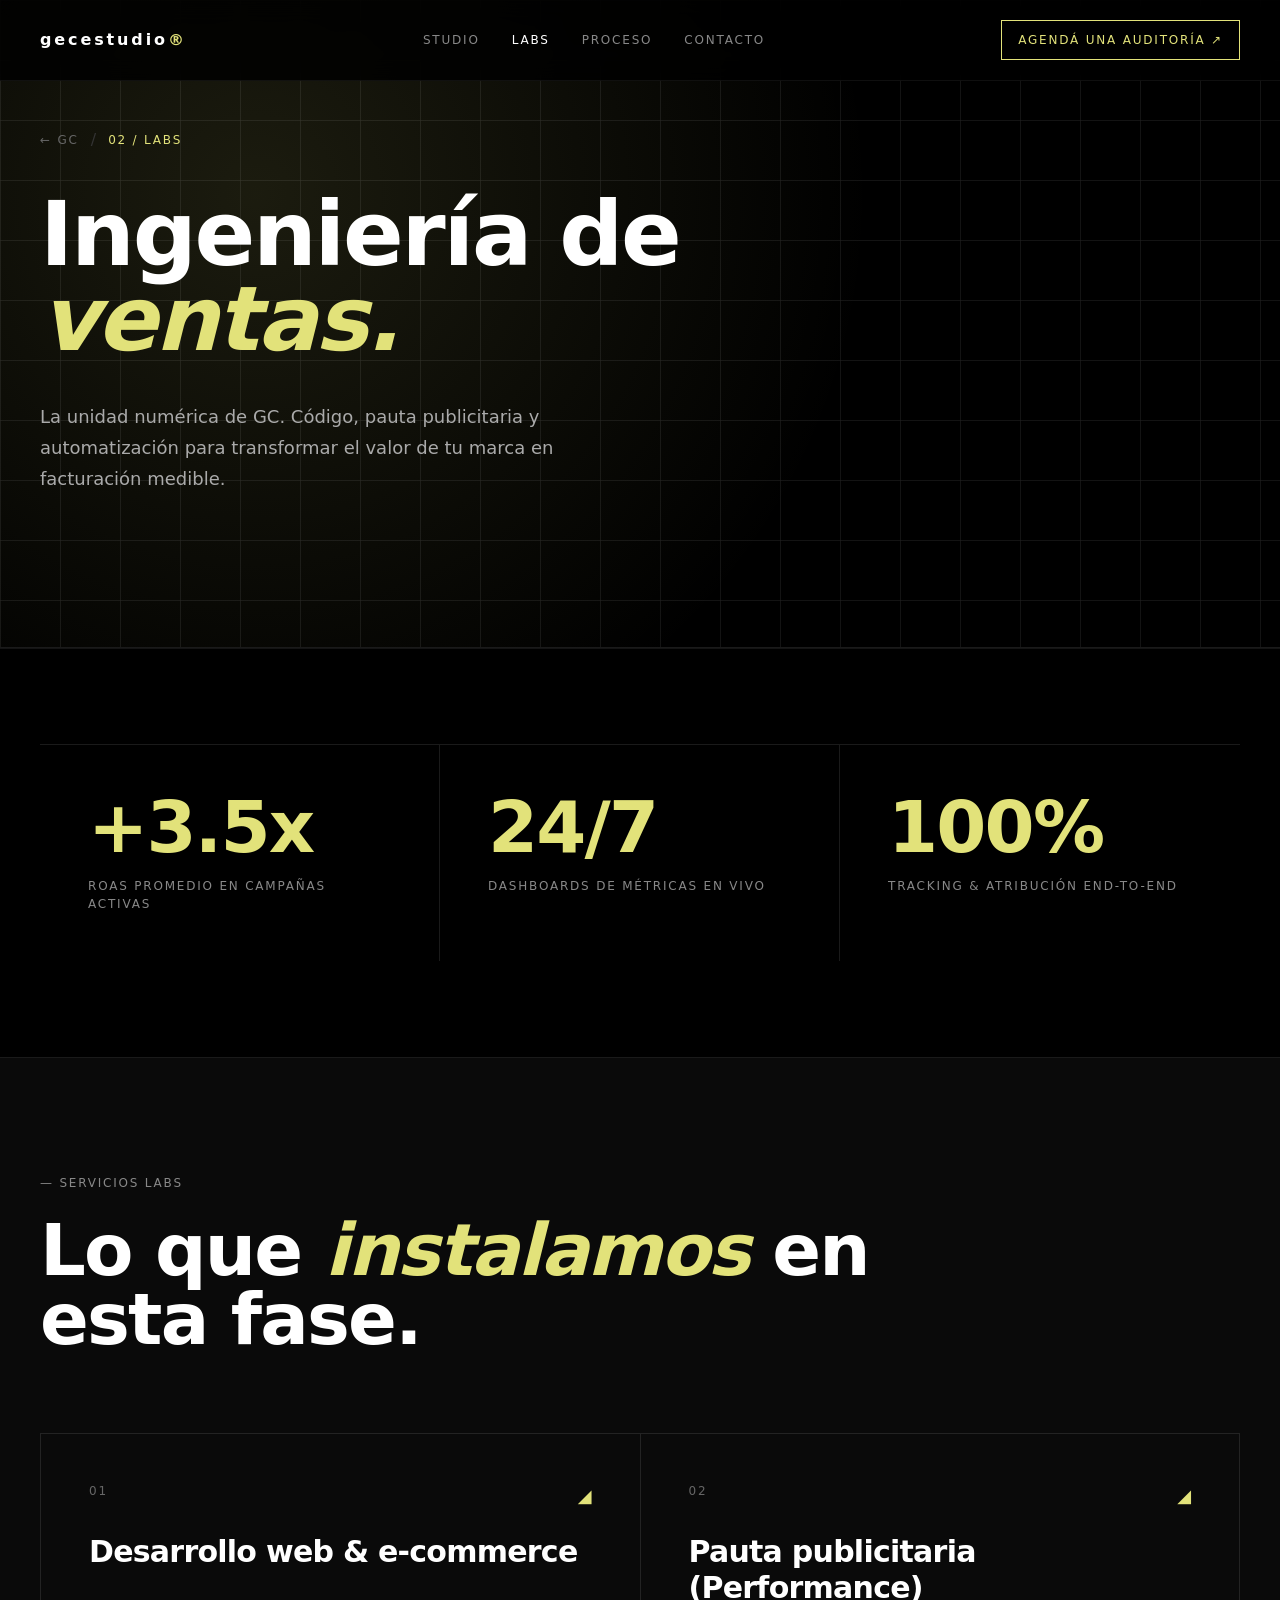
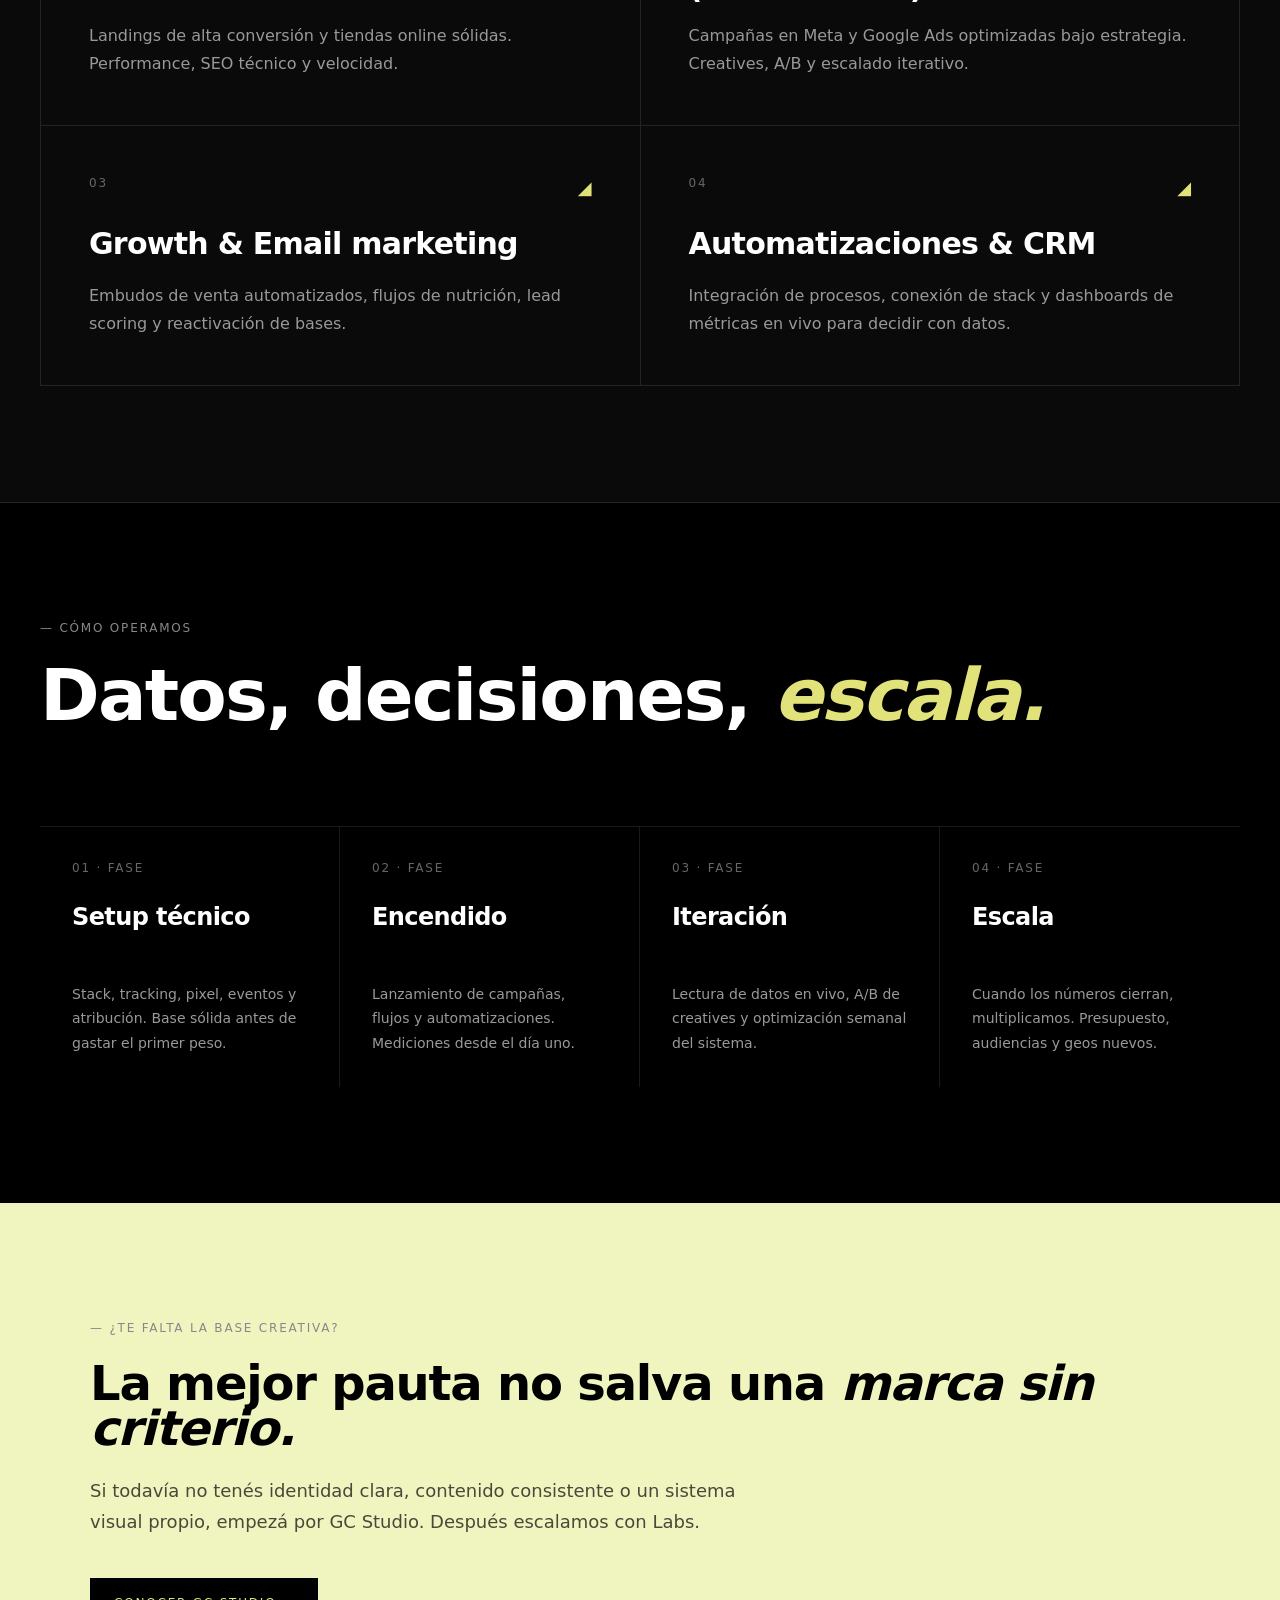
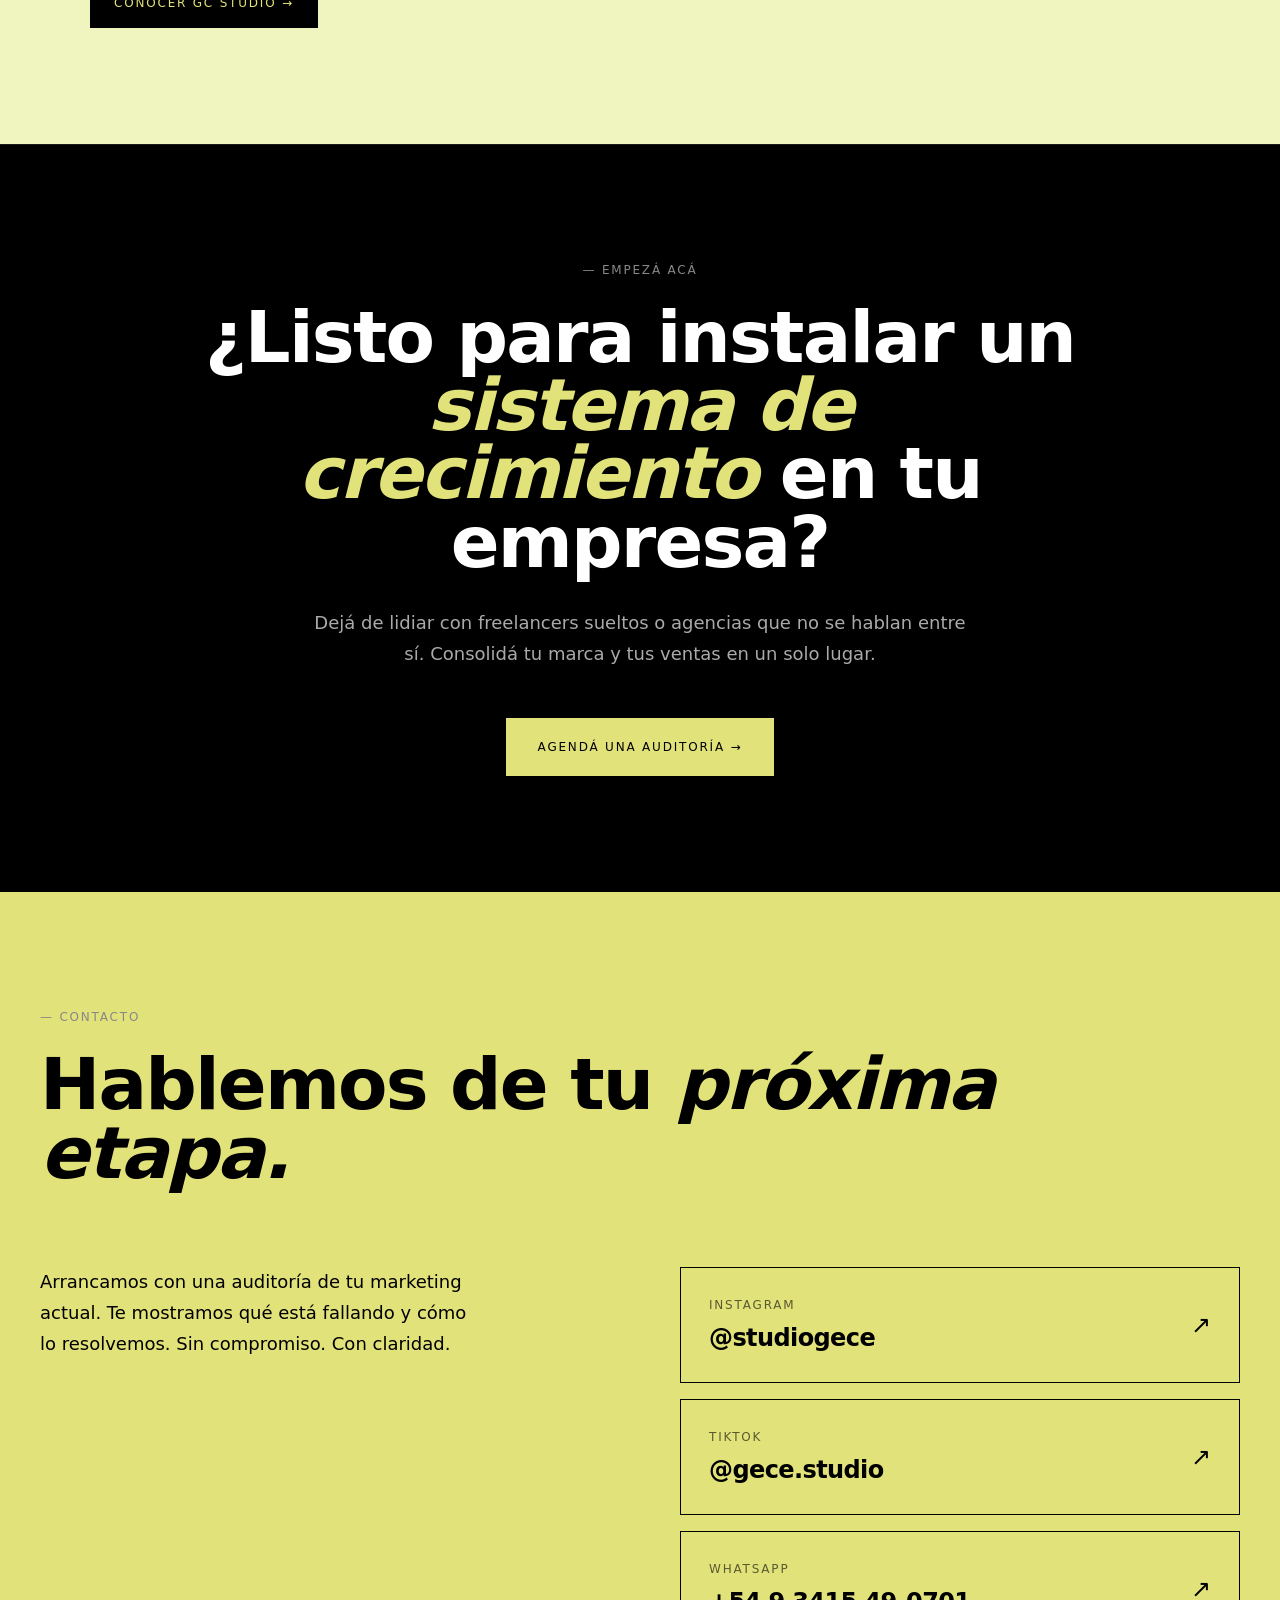
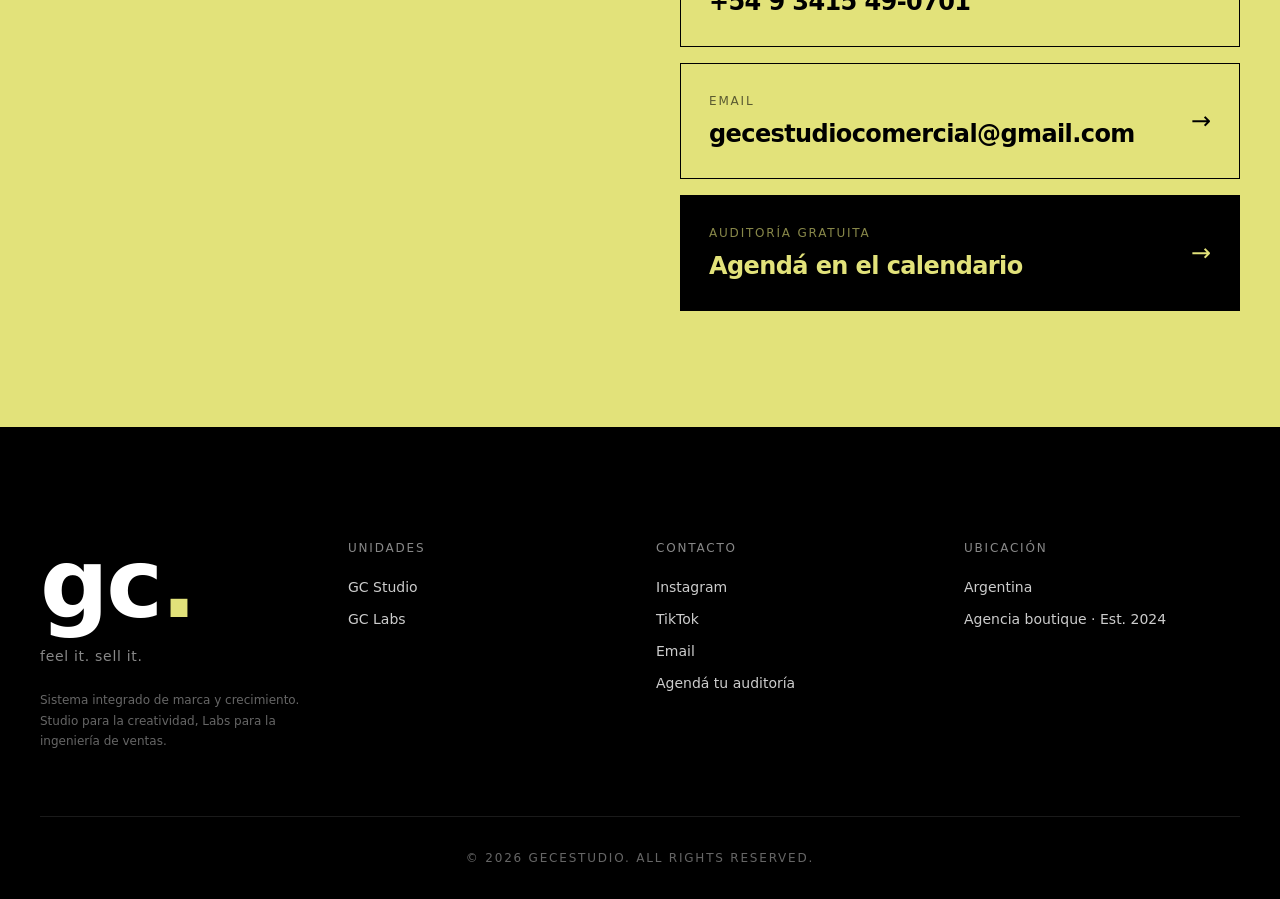
==== commit 881cd781: "Refine Labs hero grid and spacing" ====
--- a/labs.html
+++ b/labs.html
@@ -3,6 +3,7 @@
 <html lang="es"><head><meta http-equiv="Content-Type" content="text/html; charset=UTF-8"><meta name="viewport" content="width=device-width, initial-scale=1"><meta name="referrer" content="strict-origin-when-cross-origin"><meta name="color-scheme" content="dark light"><link rel="preload" as="image" href="./gc_files/blinder.png"><link rel="preload" as="image" href="./gc_files/camuflajes.png"><link rel="preload" as="image" href="./gc_files/elpasillo-white.png"><link rel="preload" as="image" href="./gc_files/gm.png"><link rel="preload" as="image" href="./gc_files/las1000.png"><link rel="preload" as="image" href="./gc_files/logowhite.png"><link rel="preload" as="image" href="./gc_files/momo.png"><link rel="preload" as="image" href="./gc_files/mesa03.png"><link rel="preload" as="image" href="./gc_files/mesa07.png"><link rel="preload" as="image" href="./gc_files/mesa15.png"><link rel="stylesheet" href="./labs_files/css2" data-precedence="default"><link rel="stylesheet" href="./labs_files/styles-MRLgdfVk.css" data-precedence="default"><link rel="preload" as="image" href="./gc_files/elpasillo.jpg"><meta name="author" content="Giuliana Cidoni"><meta property="og:type" content="website"><meta name="twitter:card" content="summary"><meta name="twitter:title" content="GC Studio — Feel it. Sell it. | Agencia boutique en Rosario"><meta name="twitter:description" content="GC Studio es la agencia boutique que toma el control total de tu marketing. Branding, contenido, estrategia y Meta Ads que venden. Rosario, Argentina."><link rel="preconnect" href="https://fonts.googleapis.com/"><link rel="preconnect" href="https://fonts.gstatic.com/" crossorigin="anonymous">
 <title>GC Labs — Performance, ingeniería de conversión y growth</title><meta name="description" content="Desarrollo web, pauta en Meta y Google Ads, automatizaciones y dashboards. La unidad de performance de GC que convierte tu marca en facturación medible."><meta property="og:title" content="GC Labs — Ingeniería de ventas"><meta property="og:description" content="Código, pauta, automatización y métricas en vivo para escalar tu negocio."><style id="gc-static-reveal">[style*="translateY(30px)"], [style*="translateY(20px)"] { opacity: 1 !important; transform: none !important; }
 main > section.bg-black + section.bg-black { box-shadow: inset 0 1px 0 rgba(255,255,255,0.08); }
+html.light .gc-nav-logo span { color: #4d4c44 !important; }
 html.light nav a[href*="calendly.com"].label-tag { color: #4d4c44 !important; }
 @media (max-width: 767px) {
 	nav > div { flex-wrap: wrap; row-gap: 0.75rem; padding-top: 1rem !important; padding-bottom: 0.9rem !important; }
@@ -28,4 +29,4 @@
 	main > section:nth-of-type(2) { padding-top: 6rem !important; padding-bottom: 6rem !important; }
 }
 </style></head><body><!--$--><!--/$-->
-<main class="bg-black text-white overflow-x-hidden"><nav class="fixed top-0 left-0 right-0 z-50 transition-all duration-500" style="background-color: rgba(0, 0, 0, 0.85); backdrop-filter: blur(12px); border-bottom: 1px solid rgba(255, 255, 255, 0.06);"><div class="max-w-[1400px] mx-auto px-6 md:px-10 py-5 flex items-center justify-between"><a href="index.html" class="gc-nav-logo font-bold lowercase text-white text-sm md:text-base" style="letter-spacing: 0.18em;">gecestudio<span style="color: rgb(226, 226, 122);">®</span></a><div class="gc-nav-links hidden md:flex items-center gap-8"><a href="studio.html" class="label-tag text-[#888] hover:text-white transition-colors">Studio</a><a class="label-tag text-[#888] hover:text-white transition-colors label-tag text-[#888] hover:text-white transition-colors text-white" href="labs.html" data-status="active" aria-current="page">Labs</a><a href="index.html#proceso" class="label-tag text-[#888] hover:text-white transition-colors">Proceso</a><a href="index.html#contacto" class="label-tag text-[#888] hover:text-white transition-colors">Contacto</a></div><a href="https://calendly.com/infogecestudio/30min" target="_blank" rel="noopener noreferrer" class="label-tag px-4 py-2.5 border transition-all duration-300 hover:bg-[#e2e27a] hover:text-black" style="border-color: rgb(226, 226, 122); color: rgb(226, 226, 122);">Agendá una auditoría ↗</a></div></nav><section class="relative min-h-[85vh] bg-black text-white flex flex-col justify-end pt-40 pb-16 px-6 md:px-10 overflow-hidden border-b border-white/10"><div class="absolute inset-0 pointer-events-none" style="background: radial-gradient(circle at 20% 30%, rgba(226, 226, 122, 0.1), transparent 55%);"></div><div class="absolute inset-0 opacity-[0.05] pointer-events-none" style="background-image: linear-gradient(rgba(255, 255, 255, 0.4) 1px, transparent 1px), linear-gradient(90deg, rgba(255, 255, 255, 0.4) 1px, transparent 1px); background-size: 60px 60px;"></div><div class="relative max-w-[1400px] mx-auto w-full"><div class="flex items-center gap-3 mb-10" style="opacity: 1; transform: none;"><a href="index.html" class="label-tag text-[#666] hover:text-white transition-colors">← GC</a><span class="text-[#333]">/</span><span class="label-tag" style="color: rgb(226, 226, 122);">02 / Labs</span></div><h1 class="headline text-[12vw] md:text-[8vw] lg:text-[7vw] leading-[0.95] max-w-[15ch]" style="opacity: 1; transform: none;">Ingeniería de <span style="color: rgb(226, 226, 122); font-style: italic;">ventas.</span></h1><p class="mt-10 body-text text-[#aaa] text-base md:text-lg max-w-[560px]" style="opacity: 1; transform: none;">La unidad numérica de GC. Código, pauta publicitaria y automatización para transformar el valor de tu marca en facturación medible.</p></div></section><section class="bg-black text-white py-20 md:py-28 px-6 md:px-10 border-b border-white/10"><div class="max-w-[1400px] mx-auto grid md:grid-cols-3 border-t border-white/10"><div class="p-8 md:p-12 border-b md:border-b-0 md:border-r border-white/10 last:border-r-0" style="opacity: 1; transform: none;"><div class="headline text-5xl md:text-7xl mb-4" style="color: rgb(226, 226, 122);">+3.5x</div><div class="label-tag text-[#888]">ROAS promedio en campañas activas</div></div><div class="p-8 md:p-12 border-b md:border-b-0 md:border-r border-white/10 last:border-r-0" style="opacity: 1; transform: none;"><div class="headline text-5xl md:text-7xl mb-4" style="color: rgb(226, 226, 122);">24/7</div><div class="label-tag text-[#888]">Dashboards de métricas en vivo</div></div><div class="p-8 md:p-12 border-b md:border-b-0 md:border-r border-white/10 last:border-r-0" style="opacity: 1; transform: none;"><div class="headline text-5xl md:text-7xl mb-4" style="color: rgb(226, 226, 122);">100%</div><div class="label-tag text-[#888]">Tracking &amp; atribución end-to-end</div></div></div></section><section class="py-24 md:py-40 px-6 md:px-10 bg-[#0a0a0a] text-white border-b border-white/10"><div class="max-w-[1400px] mx-auto"><div style="opacity: 0; transform: translateY(30px);"><div class="label-tag mb-6" style="color: rgb(136, 136, 136);">— Servicios Labs</div><h2 class="headline text-4xl md:text-6xl lg:text-7xl max-w-4xl leading-[0.95]">Lo que <span class="italic" style="color: rgb(226, 226, 122);">instalamos</span> en esta fase.</h2></div><div class="mt-16 md:mt-20 grid md:grid-cols-2 border-t border-l border-white/10"><div class="group p-8 md:p-12 border-r border-b border-white/10 min-h-[260px] flex flex-col hover:bg-[#e2e27a]/[0.03] transition-colors duration-500" style="opacity: 0; transform: translateY(20px);"><div class="flex items-start justify-between mb-6"><span class="label-tag text-[#666]">01</span><span class="text-lg" style="color: rgb(226, 226, 122);">◢</span></div><h3 class="text-2xl md:text-3xl font-bold tracking-tight mb-4">Desarrollo web &amp; e-commerce</h3><p class="body-text text-sm md:text-base text-[#999] mt-auto">Landings de alta conversión y tiendas online sólidas. Performance, SEO técnico y velocidad.</p></div><div class="group p-8 md:p-12 border-r border-b border-white/10 min-h-[260px] flex flex-col hover:bg-[#e2e27a]/[0.03] transition-colors duration-500" style="opacity: 0; transform: translateY(20px);"><div class="flex items-start justify-between mb-6"><span class="label-tag text-[#666]">02</span><span class="text-lg" style="color: rgb(226, 226, 122);">◢</span></div><h3 class="text-2xl md:text-3xl font-bold tracking-tight mb-4">Pauta publicitaria (Performance)</h3><p class="body-text text-sm md:text-base text-[#999] mt-auto">Campañas en Meta y Google Ads optimizadas bajo estrategia. Creatives, A/B y escalado iterativo.</p></div><div class="group p-8 md:p-12 border-r border-b border-white/10 min-h-[260px] flex flex-col hover:bg-[#e2e27a]/[0.03] transition-colors duration-500" style="opacity: 0; transform: translateY(20px);"><div class="flex items-start justify-between mb-6"><span class="label-tag text-[#666]">03</span><span class="text-lg" style="color: rgb(226, 226, 122);">◢</span></div><h3 class="text-2xl md:text-3xl font-bold tracking-tight mb-4">Growth &amp; Email marketing</h3><p class="body-text text-sm md:text-base text-[#999] mt-auto">Embudos de venta automatizados, flujos de nutrición, lead scoring y reactivación de bases.</p></div><div class="group p-8 md:p-12 border-r border-b border-white/10 min-h-[260px] flex flex-col hover:bg-[#e2e27a]/[0.03] transition-colors duration-500" style="opacity: 0; transform: translateY(20px);"><div class="flex items-start justify-between mb-6"><span class="label-tag text-[#666]">04</span><span class="text-lg" style="color: rgb(226, 226, 122);">◢</span></div><h3 class="text-2xl md:text-3xl font-bold tracking-tight mb-4">Automatizaciones &amp; CRM</h3><p class="body-text text-sm md:text-base text-[#999] mt-auto">Integración de procesos, conexión de stack y dashboards de métricas en vivo para decidir con datos.</p></div></div></div></section><section class="bg-black text-white py-24 md:py-40 px-6 md:px-10"><div class="max-w-[1400px] mx-auto"><div style="opacity: 0; transform: translateY(30px);"><div class="label-tag mb-6" style="color: rgb(136, 136, 136);">— Cómo operamos</div><h2 class="headline text-4xl md:text-6xl lg:text-7xl leading-[0.95]">Datos, decisiones, <span class="italic" style="color: rgb(226, 226, 122);">escala.</span></h2></div><div class="mt-16 md:mt-24 grid md:grid-cols-4 border-t border-white/10"><div class="p-6 md:p-8 border-b md:border-b-0 md:border-r border-white/10 last:border-r-0 min-h-[260px] flex flex-col" style="opacity: 0; transform: translateY(20px);"><div class="label-tag text-[#666] mb-6">01 · Fase</div><h3 class="text-xl md:text-2xl font-bold tracking-tight mb-4">Setup técnico</h3><p class="body-text text-sm text-[#999] mt-auto">Stack, tracking, pixel, eventos y atribución. Base sólida antes de gastar el primer peso.</p></div><div class="p-6 md:p-8 border-b md:border-b-0 md:border-r border-white/10 last:border-r-0 min-h-[260px] flex flex-col" style="opacity: 0; transform: translateY(20px);"><div class="label-tag text-[#666] mb-6">02 · Fase</div><h3 class="text-xl md:text-2xl font-bold tracking-tight mb-4">Encendido</h3><p class="body-text text-sm text-[#999] mt-auto">Lanzamiento de campañas, flujos y automatizaciones. Mediciones desde el día uno.</p></div><div class="p-6 md:p-8 border-b md:border-b-0 md:border-r border-white/10 last:border-r-0 min-h-[260px] flex flex-col" style="opacity: 0; transform: translateY(20px);"><div class="label-tag text-[#666] mb-6">03 · Fase</div><h3 class="text-xl md:text-2xl font-bold tracking-tight mb-4">Iteración</h3><p class="body-text text-sm text-[#999] mt-auto">Lectura de datos en vivo, A/B de creatives y optimización semanal del sistema.</p></div><div class="p-6 md:p-8 border-b md:border-b-0 md:border-r border-white/10 last:border-r-0 min-h-[260px] flex flex-col" style="opacity: 0; transform: translateY(20px);"><div class="label-tag text-[#666] mb-6">04 · Fase</div><h3 class="text-xl md:text-2xl font-bold tracking-tight mb-4">Escala</h3><p class="body-text text-sm text-[#999] mt-auto">Cuando los números cierran, multiplicamos. Presupuesto, audiencias y geos nuevos.</p></div></div></div></section><section class="py-24 md:py-32 px-6 md:px-10 text-black" style="background-color: rgb(240, 245, 192);"><div class="max-w-[1100px] mx-auto"><div style="opacity: 0; transform: translateY(30px);"><div class="label-tag mb-6" style="color: rgb(136, 136, 136);">— ¿Te falta la base creativa?</div><p class="headline text-3xl md:text-5xl leading-[1.05]">La mejor pauta no salva una <span class="italic">marca sin criterio.</span></p><p class="mt-6 body-text text-base md:text-lg text-black/70 max-w-2xl">Si todavía no tenés identidad clara, contenido consistente o un sistema visual propio, empezá por GC Studio. Después escalamos con Labs.</p><a href="studio.html" class="inline-flex items-center gap-3 mt-10 label-tag px-6 py-4 bg-black text-[#e2e27a] hover:bg-[#0d0d0d] transition-colors">Conocer GC Studio →</a></div></div></section><section id="agenda" class="bg-black text-white py-24 md:py-40 px-6 md:px-10 border-t border-white/10"><div class="max-w-[1400px] mx-auto text-center"><div style="opacity: 0; transform: translateY(30px);"><div class="label-tag mb-6" style="color: rgb(136, 136, 136);">— Empezá acá</div><h2 class="headline text-4xl md:text-6xl lg:text-7xl max-w-4xl mx-auto leading-[0.95]">¿Listo para instalar un <span class="italic" style="color: rgb(226, 226, 122);">sistema de crecimiento</span> en tu empresa?</h2><p class="mt-8 body-text text-[#aaa] text-base md:text-lg max-w-2xl mx-auto">Dejá de lidiar con freelancers sueltos o agencias que no se hablan entre sí. Consolidá tu marca y tus ventas en un solo lugar.</p><a href="https://calendly.com/infogecestudio/30min" target="_blank" rel="noopener noreferrer" class="inline-block mt-12 label-tag px-8 py-5 bg-[#e2e27a] text-black hover:bg-white transition-colors duration-300">Agendá una auditoría →</a></div></div></section><section id="contacto" class="py-24 md:py-40 px-6 md:px-10 text-black" style="background-color: rgb(226, 226, 122);"><div class="max-w-[1400px] mx-auto"><div style="opacity: 0; transform: translateY(30px);"><div class="label-tag mb-6" style="color: rgb(136, 136, 136);">— Contacto</div><h2 class="headline text-4xl md:text-6xl lg:text-7xl max-w-5xl">Hablemos de tu <span class="italic">próxima etapa.</span></h2></div><div class="mt-16 md:mt-20 grid md:grid-cols-2 gap-12 md:gap-20"><p class="body-text text-base md:text-lg max-w-md" style="opacity: 0; transform: translateY(30px);">Arrancamos con una auditoría de tu marketing actual. Te mostramos qué está fallando y cómo lo resolvemos. Sin compromiso. Con claridad.</p><div class="space-y-4" style="opacity: 0; transform: translateY(30px);"><a href="https://www.instagram.com/studiogece/" target="_blank" rel="noopener noreferrer" class="group flex items-center justify-between gap-6 p-6 md:p-7 border border-black transition-all duration-300 bg-transparent hover:bg-black hover:text-[#e2e27a]"><div><div class="label-tag opacity-60 mb-2">Instagram</div><div class="text-lg md:text-2xl font-bold tracking-tight">@studiogece</div></div><span class="text-2xl group-hover:translate-x-1 transition-transform">↗</span></a><a href="https://www.tiktok.com/@gece.studio" target="_blank" rel="noopener noreferrer" class="group flex items-center justify-between gap-6 p-6 md:p-7 border border-black transition-all duration-300 bg-transparent hover:bg-black hover:text-[#e2e27a]"><div><div class="label-tag opacity-60 mb-2">TikTok</div><div class="text-lg md:text-2xl font-bold tracking-tight">@gece.studio</div></div><span class="text-2xl group-hover:translate-x-1 transition-transform">↗</span></a><a href="https://wa.me/5493415490701" target="_blank" rel="noopener noreferrer" class="group flex items-center justify-between gap-6 p-6 md:p-7 border border-black transition-all duration-300 bg-transparent hover:bg-black hover:text-[#e2e27a]"><div><div class="label-tag opacity-60 mb-2">WhatsApp</div><div class="text-lg md:text-2xl font-bold tracking-tight">+54 9 3415 49-0701</div></div><span class="text-2xl group-hover:translate-x-1 transition-transform">↗</span></a><a href="mailto:gecestudiocomercial@gmail.com" class="group flex items-center justify-between gap-6 p-6 md:p-7 border border-black transition-all duration-300 bg-transparent hover:bg-black hover:text-[#e2e27a]"><div><div class="label-tag opacity-60 mb-2">Email</div><div class="text-lg md:text-2xl font-bold tracking-tight">gecestudiocomercial@gmail.com</div></div><span class="text-2xl group-hover:translate-x-1 transition-transform">→</span></a><a href="https://calendly.com/infogecestudio/30min" target="_blank" rel="noopener noreferrer" class="group flex items-center justify-between gap-6 p-6 md:p-7 border border-black transition-all duration-300 bg-black text-[#e2e27a] hover:bg-transparent hover:text-black"><div><div class="label-tag opacity-60 mb-2">Auditoría gratuita</div><div class="text-lg md:text-2xl font-bold tracking-tight">Agendá en el calendario</div></div><span class="text-2xl group-hover:translate-x-1 transition-transform">→</span></a></div></div></div></section><footer class="bg-black text-white pt-20 md:pt-28 px-6 md:px-10"><div class="max-w-[1400px] mx-auto"><div class="grid md:grid-cols-4 gap-12 md:gap-8 pb-16"><div><div class="headline text-7xl md:text-8xl lowercase leading-none">gc<span style="color: rgb(226, 226, 122);">.</span></div><p class="lowercase text-[#888] text-sm mt-4 mb-6 tracking-wider">feel it. sell it.</p><p class="body-text text-xs text-[#666] max-w-[260px]">Sistema integrado de marca y crecimiento. Studio para la creatividad, Labs para la ingeniería de ventas.</p></div><div><div class="label-tag text-[#888] mb-5">Unidades</div><ul class="space-y-3 text-sm"><li><a href="studio.html" class="text-white/80 hover:text-[#e2e27a] transition-colors">GC Studio</a></li><li><a class="text-white/80 hover:text-[#e2e27a] transition-colors active" href="labs.html" data-status="active" aria-current="page">GC Labs</a></li></ul></div><div><div class="label-tag text-[#888] mb-5">Contacto</div><ul class="space-y-3 text-sm"><li><a href="https://www.instagram.com/studiogece/" target="_blank" rel="noopener noreferrer" class="text-white/80 hover:text-[#e2e27a] transition-colors">Instagram</a></li><li><a href="https://www.tiktok.com/@gece.studio" target="_blank" rel="noopener noreferrer" class="text-white/80 hover:text-[#e2e27a] transition-colors">TikTok</a></li><li><a href="mailto:gecestudiocomercial@gmail.com" class="text-white/80 hover:text-[#e2e27a] transition-colors">Email</a></li><li><a href="https://calendly.com/infogecestudio/30min" target="_blank" rel="noopener noreferrer" class="text-white/80 hover:text-[#e2e27a] transition-colors">Agendá tu auditoría</a></li></ul></div><div><div class="label-tag text-[#888] mb-5">Ubicación</div><ul class="space-y-3 text-sm text-white/80"><li>Argentina</li><li>Agencia boutique · Est. 2024</li></ul></div></div><div class="border-t border-white/10 py-8 flex justify-center label-tag text-[#666]"><span>© 2026 gecestudio. All rights reserved.</span></div></div></footer></main></body></html>
+<main class="bg-black text-white overflow-x-hidden"><nav class="fixed top-0 left-0 right-0 z-50 transition-all duration-500" style="background-color: rgba(0, 0, 0, 0.85); backdrop-filter: blur(12px); border-bottom: 1px solid rgba(255, 255, 255, 0.06);"><div class="max-w-[1400px] mx-auto px-6 md:px-10 py-5 flex items-center justify-between"><a href="index.html" class="gc-nav-logo font-bold lowercase text-white text-sm md:text-base" style="letter-spacing: 0.18em;">gecestudio<span style="color: rgb(226, 226, 122);">®</span></a><div class="gc-nav-links hidden md:flex items-center gap-8"><a href="studio.html" class="label-tag text-[#888] hover:text-white transition-colors">Studio</a><a class="label-tag text-[#888] hover:text-white transition-colors label-tag text-[#888] hover:text-white transition-colors text-white" href="labs.html" data-status="active" aria-current="page">Labs</a><a href="index.html#proceso" class="label-tag text-[#888] hover:text-white transition-colors">Proceso</a><a href="index.html#contacto" class="label-tag text-[#888] hover:text-white transition-colors">Contacto</a></div><a href="https://calendly.com/infogecestudio/30min" target="_blank" rel="noopener noreferrer" class="label-tag px-4 py-2.5 border transition-all duration-300 hover:bg-[#e2e27a] hover:text-black" style="border-color: rgb(226, 226, 122); color: rgb(226, 226, 122);">Agendá una auditoría ↗</a></div></nav><section class="relative bg-black text-white flex flex-col justify-start pt-32 pb-14 px-6 md:px-10 overflow-hidden border-b border-white/10" style="min-height:72vh"><div class="absolute inset-0 pointer-events-none" style="background: radial-gradient(circle at 20% 30%, rgba(226, 226, 122, 0.12), transparent 55%);"></div><div class="absolute inset-0 pointer-events-none" style="opacity:0.13;background-image: linear-gradient(rgba(255, 255, 255, 0.58) 1px, transparent 1px), linear-gradient(90deg, rgba(255, 255, 255, 0.58) 1px, transparent 1px); background-size: 60px 60px;"></div><div class="relative max-w-[1400px] mx-auto w-full"><div class="flex items-center gap-3 mb-10" style="opacity: 1; transform: none;"><a href="index.html" class="label-tag text-[#666] hover:text-white transition-colors">← GC</a><span class="text-[#333]">/</span><span class="label-tag" style="color: rgb(226, 226, 122);">02 / Labs</span></div><h1 class="headline text-[12vw] md:text-[8vw] lg:text-[7vw] leading-[0.95] max-w-[15ch]" style="opacity: 1; transform: none;">Ingeniería de <span style="color: rgb(226, 226, 122); font-style: italic;">ventas.</span></h1><p class="mt-10 body-text text-[#aaa] text-base md:text-lg max-w-[560px]" style="opacity: 1; transform: none;">La unidad numérica de GC. Código, pauta publicitaria y automatización para transformar el valor de tu marca en facturación medible.</p></div></section><section class="bg-black text-white py-20 md:py-28 px-6 md:px-10 border-b border-white/10"><div class="max-w-[1400px] mx-auto grid md:grid-cols-3 border-t border-white/10"><div class="p-8 md:p-12 border-b md:border-b-0 md:border-r border-white/10 last:border-r-0" style="opacity: 1; transform: none;"><div class="headline text-5xl md:text-7xl mb-4" style="color: rgb(226, 226, 122);">+3.5x</div><div class="label-tag text-[#888]">ROAS promedio en campañas activas</div></div><div class="p-8 md:p-12 border-b md:border-b-0 md:border-r border-white/10 last:border-r-0" style="opacity: 1; transform: none;"><div class="headline text-5xl md:text-7xl mb-4" style="color: rgb(226, 226, 122);">24/7</div><div class="label-tag text-[#888]">Dashboards de métricas en vivo</div></div><div class="p-8 md:p-12 border-b md:border-b-0 md:border-r border-white/10 last:border-r-0" style="opacity: 1; transform: none;"><div class="headline text-5xl md:text-7xl mb-4" style="color: rgb(226, 226, 122);">100%</div><div class="label-tag text-[#888]">Tracking &amp; atribución end-to-end</div></div></div></section><section class="py-24 md:py-40 px-6 md:px-10 bg-[#0a0a0a] text-white border-b border-white/10"><div class="max-w-[1400px] mx-auto"><div style="opacity: 0; transform: translateY(30px);"><div class="label-tag mb-6" style="color: rgb(136, 136, 136);">— Servicios Labs</div><h2 class="headline text-4xl md:text-6xl lg:text-7xl max-w-4xl leading-[0.95]">Lo que <span class="italic" style="color: rgb(226, 226, 122);">instalamos</span> en esta fase.</h2></div><div class="mt-16 md:mt-20 grid md:grid-cols-2 border-t border-l border-white/10"><div class="group p-8 md:p-12 border-r border-b border-white/10 min-h-[260px] flex flex-col hover:bg-[#e2e27a]/[0.03] transition-colors duration-500" style="opacity: 0; transform: translateY(20px);"><div class="flex items-start justify-between mb-6"><span class="label-tag text-[#666]">01</span><span class="text-lg" style="color: rgb(226, 226, 122);">◢</span></div><h3 class="text-2xl md:text-3xl font-bold tracking-tight mb-4">Desarrollo web &amp; e-commerce</h3><p class="body-text text-sm md:text-base text-[#999] mt-auto">Landings de alta conversión y tiendas online sólidas. Performance, SEO técnico y velocidad.</p></div><div class="group p-8 md:p-12 border-r border-b border-white/10 min-h-[260px] flex flex-col hover:bg-[#e2e27a]/[0.03] transition-colors duration-500" style="opacity: 0; transform: translateY(20px);"><div class="flex items-start justify-between mb-6"><span class="label-tag text-[#666]">02</span><span class="text-lg" style="color: rgb(226, 226, 122);">◢</span></div><h3 class="text-2xl md:text-3xl font-bold tracking-tight mb-4">Pauta publicitaria (Performance)</h3><p class="body-text text-sm md:text-base text-[#999] mt-auto">Campañas en Meta y Google Ads optimizadas bajo estrategia. Creatives, A/B y escalado iterativo.</p></div><div class="group p-8 md:p-12 border-r border-b border-white/10 min-h-[260px] flex flex-col hover:bg-[#e2e27a]/[0.03] transition-colors duration-500" style="opacity: 0; transform: translateY(20px);"><div class="flex items-start justify-between mb-6"><span class="label-tag text-[#666]">03</span><span class="text-lg" style="color: rgb(226, 226, 122);">◢</span></div><h3 class="text-2xl md:text-3xl font-bold tracking-tight mb-4">Growth &amp; Email marketing</h3><p class="body-text text-sm md:text-base text-[#999] mt-auto">Embudos de venta automatizados, flujos de nutrición, lead scoring y reactivación de bases.</p></div><div class="group p-8 md:p-12 border-r border-b border-white/10 min-h-[260px] flex flex-col hover:bg-[#e2e27a]/[0.03] transition-colors duration-500" style="opacity: 0; transform: translateY(20px);"><div class="flex items-start justify-between mb-6"><span class="label-tag text-[#666]">04</span><span class="text-lg" style="color: rgb(226, 226, 122);">◢</span></div><h3 class="text-2xl md:text-3xl font-bold tracking-tight mb-4">Automatizaciones &amp; CRM</h3><p class="body-text text-sm md:text-base text-[#999] mt-auto">Integración de procesos, conexión de stack y dashboards de métricas en vivo para decidir con datos.</p></div></div></div></section><section class="bg-black text-white py-24 md:py-40 px-6 md:px-10"><div class="max-w-[1400px] mx-auto"><div style="opacity: 0; transform: translateY(30px);"><div class="label-tag mb-6" style="color: rgb(136, 136, 136);">— Cómo operamos</div><h2 class="headline text-4xl md:text-6xl lg:text-7xl leading-[0.95]">Datos, decisiones, <span class="italic" style="color: rgb(226, 226, 122);">escala.</span></h2></div><div class="mt-16 md:mt-24 grid md:grid-cols-4 border-t border-white/10"><div class="p-6 md:p-8 border-b md:border-b-0 md:border-r border-white/10 last:border-r-0 min-h-[260px] flex flex-col" style="opacity: 0; transform: translateY(20px);"><div class="label-tag text-[#666] mb-6">01 · Fase</div><h3 class="text-xl md:text-2xl font-bold tracking-tight mb-4">Setup técnico</h3><p class="body-text text-sm text-[#999] mt-auto">Stack, tracking, pixel, eventos y atribución. Base sólida antes de gastar el primer peso.</p></div><div class="p-6 md:p-8 border-b md:border-b-0 md:border-r border-white/10 last:border-r-0 min-h-[260px] flex flex-col" style="opacity: 0; transform: translateY(20px);"><div class="label-tag text-[#666] mb-6">02 · Fase</div><h3 class="text-xl md:text-2xl font-bold tracking-tight mb-4">Encendido</h3><p class="body-text text-sm text-[#999] mt-auto">Lanzamiento de campañas, flujos y automatizaciones. Mediciones desde el día uno.</p></div><div class="p-6 md:p-8 border-b md:border-b-0 md:border-r border-white/10 last:border-r-0 min-h-[260px] flex flex-col" style="opacity: 0; transform: translateY(20px);"><div class="label-tag text-[#666] mb-6">03 · Fase</div><h3 class="text-xl md:text-2xl font-bold tracking-tight mb-4">Iteración</h3><p class="body-text text-sm text-[#999] mt-auto">Lectura de datos en vivo, A/B de creatives y optimización semanal del sistema.</p></div><div class="p-6 md:p-8 border-b md:border-b-0 md:border-r border-white/10 last:border-r-0 min-h-[260px] flex flex-col" style="opacity: 0; transform: translateY(20px);"><div class="label-tag text-[#666] mb-6">04 · Fase</div><h3 class="text-xl md:text-2xl font-bold tracking-tight mb-4">Escala</h3><p class="body-text text-sm text-[#999] mt-auto">Cuando los números cierran, multiplicamos. Presupuesto, audiencias y geos nuevos.</p></div></div></div></section><section class="py-24 md:py-32 px-6 md:px-10 text-black" style="background-color: rgb(240, 245, 192);"><div class="max-w-[1100px] mx-auto"><div style="opacity: 0; transform: translateY(30px);"><div class="label-tag mb-6" style="color: rgb(136, 136, 136);">— ¿Te falta la base creativa?</div><p class="headline text-3xl md:text-5xl leading-[1.05]">La mejor pauta no salva una <span class="italic">marca sin criterio.</span></p><p class="mt-6 body-text text-base md:text-lg text-black/70 max-w-2xl">Si todavía no tenés identidad clara, contenido consistente o un sistema visual propio, empezá por GC Studio. Después escalamos con Labs.</p><a href="studio.html" class="inline-flex items-center gap-3 mt-10 label-tag px-6 py-4 bg-black text-[#e2e27a] hover:bg-[#0d0d0d] transition-colors">Conocer GC Studio →</a></div></div></section><section id="agenda" class="bg-black text-white py-24 md:py-40 px-6 md:px-10 border-t border-white/10"><div class="max-w-[1400px] mx-auto text-center"><div style="opacity: 0; transform: translateY(30px);"><div class="label-tag mb-6" style="color: rgb(136, 136, 136);">— Empezá acá</div><h2 class="headline text-4xl md:text-6xl lg:text-7xl max-w-4xl mx-auto leading-[0.95]">¿Listo para instalar un <span class="italic" style="color: rgb(226, 226, 122);">sistema de crecimiento</span> en tu empresa?</h2><p class="mt-8 body-text text-[#aaa] text-base md:text-lg max-w-2xl mx-auto">Dejá de lidiar con freelancers sueltos o agencias que no se hablan entre sí. Consolidá tu marca y tus ventas en un solo lugar.</p><a href="https://calendly.com/infogecestudio/30min" target="_blank" rel="noopener noreferrer" class="inline-block mt-12 label-tag px-8 py-5 bg-[#e2e27a] text-black hover:bg-white transition-colors duration-300">Agendá una auditoría →</a></div></div></section><section id="contacto" class="py-24 md:py-40 px-6 md:px-10 text-black" style="background-color: rgb(226, 226, 122);"><div class="max-w-[1400px] mx-auto"><div style="opacity: 0; transform: translateY(30px);"><div class="label-tag mb-6" style="color: rgb(136, 136, 136);">— Contacto</div><h2 class="headline text-4xl md:text-6xl lg:text-7xl max-w-5xl">Hablemos de tu <span class="italic">próxima etapa.</span></h2></div><div class="mt-16 md:mt-20 grid md:grid-cols-2 gap-12 md:gap-20"><p class="body-text text-base md:text-lg max-w-md" style="opacity: 0; transform: translateY(30px);">Arrancamos con una auditoría de tu marketing actual. Te mostramos qué está fallando y cómo lo resolvemos. Sin compromiso. Con claridad.</p><div class="space-y-4" style="opacity: 0; transform: translateY(30px);"><a href="https://www.instagram.com/studiogece/" target="_blank" rel="noopener noreferrer" class="group flex items-center justify-between gap-6 p-6 md:p-7 border border-black transition-all duration-300 bg-transparent hover:bg-black hover:text-[#e2e27a]"><div><div class="label-tag opacity-60 mb-2">Instagram</div><div class="text-lg md:text-2xl font-bold tracking-tight">@studiogece</div></div><span class="text-2xl group-hover:translate-x-1 transition-transform">↗</span></a><a href="https://www.tiktok.com/@gece.studio" target="_blank" rel="noopener noreferrer" class="group flex items-center justify-between gap-6 p-6 md:p-7 border border-black transition-all duration-300 bg-transparent hover:bg-black hover:text-[#e2e27a]"><div><div class="label-tag opacity-60 mb-2">TikTok</div><div class="text-lg md:text-2xl font-bold tracking-tight">@gece.studio</div></div><span class="text-2xl group-hover:translate-x-1 transition-transform">↗</span></a><a href="https://wa.me/5493415490701" target="_blank" rel="noopener noreferrer" class="group flex items-center justify-between gap-6 p-6 md:p-7 border border-black transition-all duration-300 bg-transparent hover:bg-black hover:text-[#e2e27a]"><div><div class="label-tag opacity-60 mb-2">WhatsApp</div><div class="text-lg md:text-2xl font-bold tracking-tight">+54 9 3415 49-0701</div></div><span class="text-2xl group-hover:translate-x-1 transition-transform">↗</span></a><a href="mailto:gecestudiocomercial@gmail.com" class="group flex items-center justify-between gap-6 p-6 md:p-7 border border-black transition-all duration-300 bg-transparent hover:bg-black hover:text-[#e2e27a]"><div><div class="label-tag opacity-60 mb-2">Email</div><div class="text-lg md:text-2xl font-bold tracking-tight">gecestudiocomercial@gmail.com</div></div><span class="text-2xl group-hover:translate-x-1 transition-transform">→</span></a><a href="https://calendly.com/infogecestudio/30min" target="_blank" rel="noopener noreferrer" class="group flex items-center justify-between gap-6 p-6 md:p-7 border border-black transition-all duration-300 bg-black text-[#e2e27a] hover:bg-transparent hover:text-black"><div><div class="label-tag opacity-60 mb-2">Auditoría gratuita</div><div class="text-lg md:text-2xl font-bold tracking-tight">Agendá en el calendario</div></div><span class="text-2xl group-hover:translate-x-1 transition-transform">→</span></a></div></div></div></section><footer class="bg-black text-white pt-20 md:pt-28 px-6 md:px-10"><div class="max-w-[1400px] mx-auto"><div class="grid md:grid-cols-4 gap-12 md:gap-8 pb-16"><div><div class="headline text-7xl md:text-8xl lowercase leading-none">gc<span style="color: rgb(226, 226, 122);">.</span></div><p class="lowercase text-[#888] text-sm mt-4 mb-6 tracking-wider">feel it. sell it.</p><p class="body-text text-xs text-[#666] max-w-[260px]">Sistema integrado de marca y crecimiento. Studio para la creatividad, Labs para la ingeniería de ventas.</p></div><div><div class="label-tag text-[#888] mb-5">Unidades</div><ul class="space-y-3 text-sm"><li><a href="studio.html" class="text-white/80 hover:text-[#e2e27a] transition-colors">GC Studio</a></li><li><a class="text-white/80 hover:text-[#e2e27a] transition-colors active" href="labs.html" data-status="active" aria-current="page">GC Labs</a></li></ul></div><div><div class="label-tag text-[#888] mb-5">Contacto</div><ul class="space-y-3 text-sm"><li><a href="https://www.instagram.com/studiogece/" target="_blank" rel="noopener noreferrer" class="text-white/80 hover:text-[#e2e27a] transition-colors">Instagram</a></li><li><a href="https://www.tiktok.com/@gece.studio" target="_blank" rel="noopener noreferrer" class="text-white/80 hover:text-[#e2e27a] transition-colors">TikTok</a></li><li><a href="mailto:gecestudiocomercial@gmail.com" class="text-white/80 hover:text-[#e2e27a] transition-colors">Email</a></li><li><a href="https://calendly.com/infogecestudio/30min" target="_blank" rel="noopener noreferrer" class="text-white/80 hover:text-[#e2e27a] transition-colors">Agendá tu auditoría</a></li></ul></div><div><div class="label-tag text-[#888] mb-5">Ubicación</div><ul class="space-y-3 text-sm text-white/80"><li>Argentina</li><li>Agencia boutique · Est. 2024</li></ul></div></div><div class="border-t border-white/10 py-8 flex justify-center label-tag text-[#666]"><span>© 2026 gecestudio. All rights reserved.</span></div></div></footer></main></body></html>
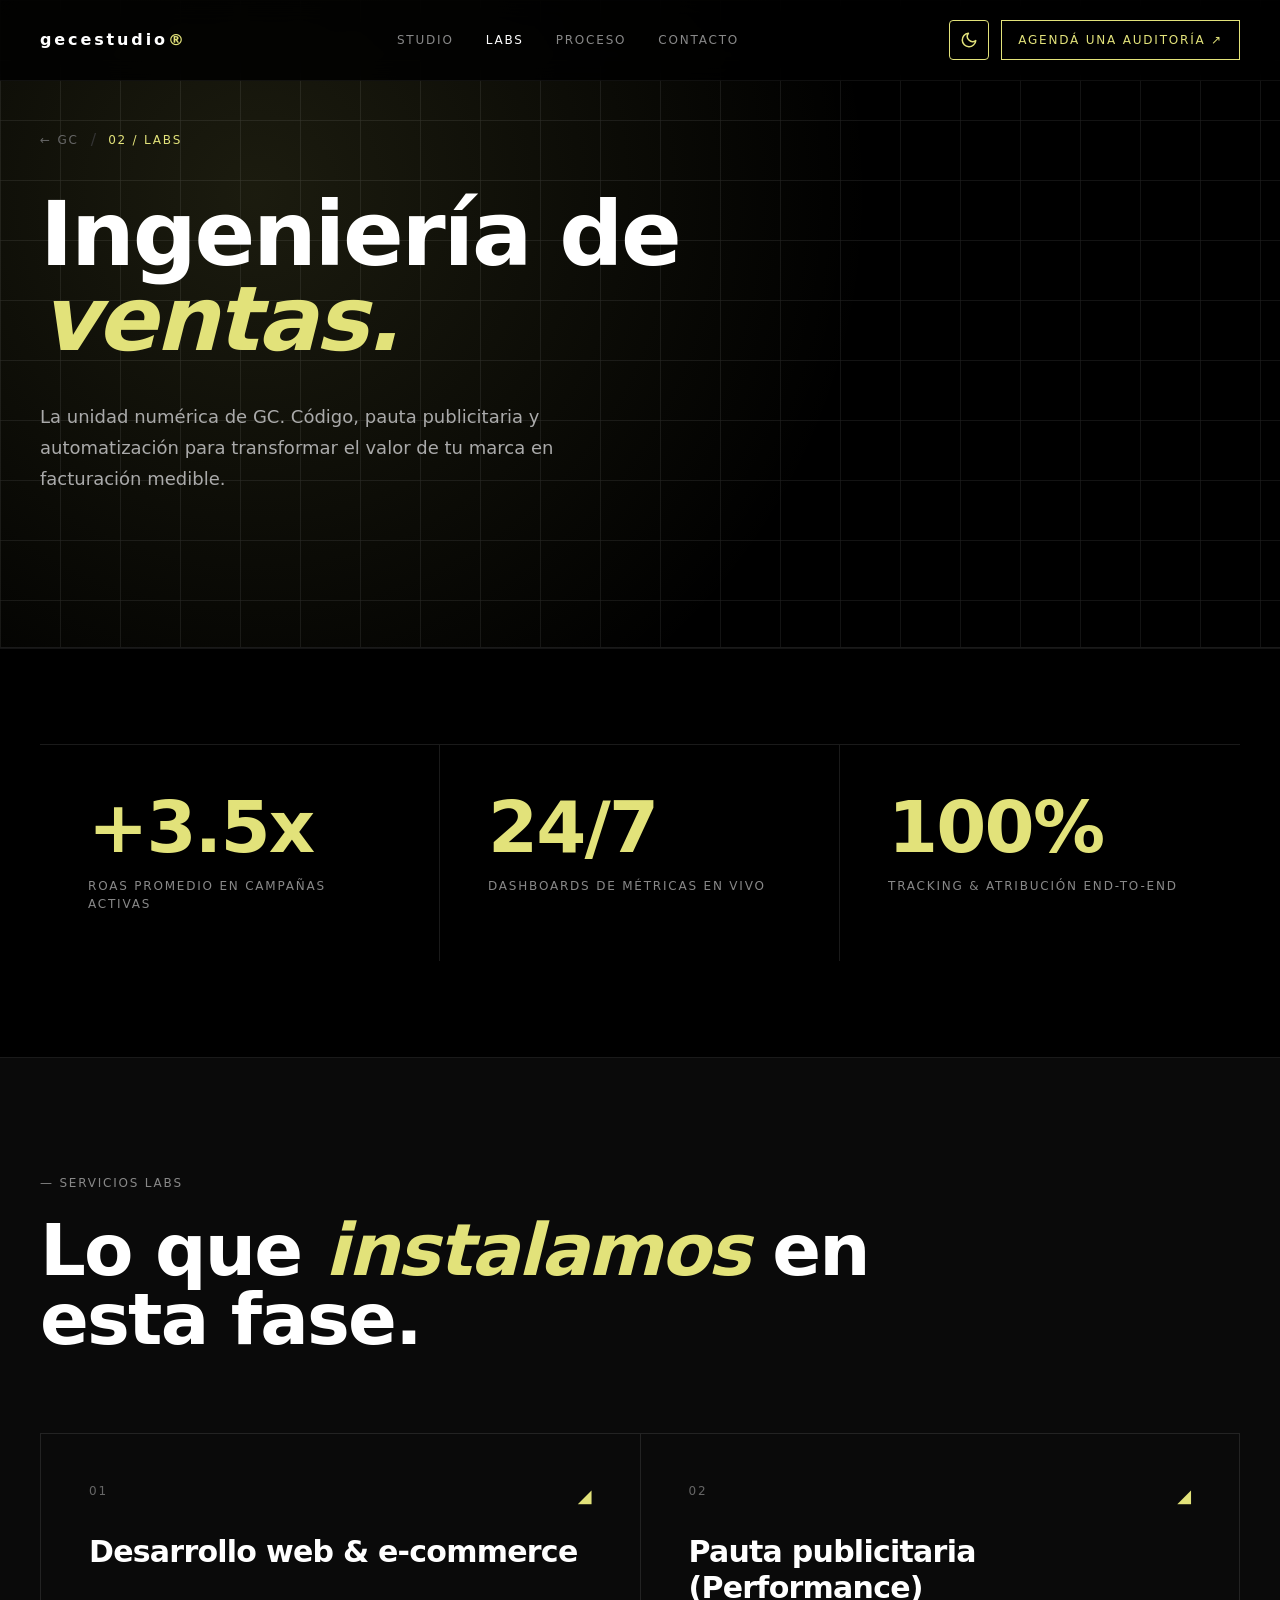
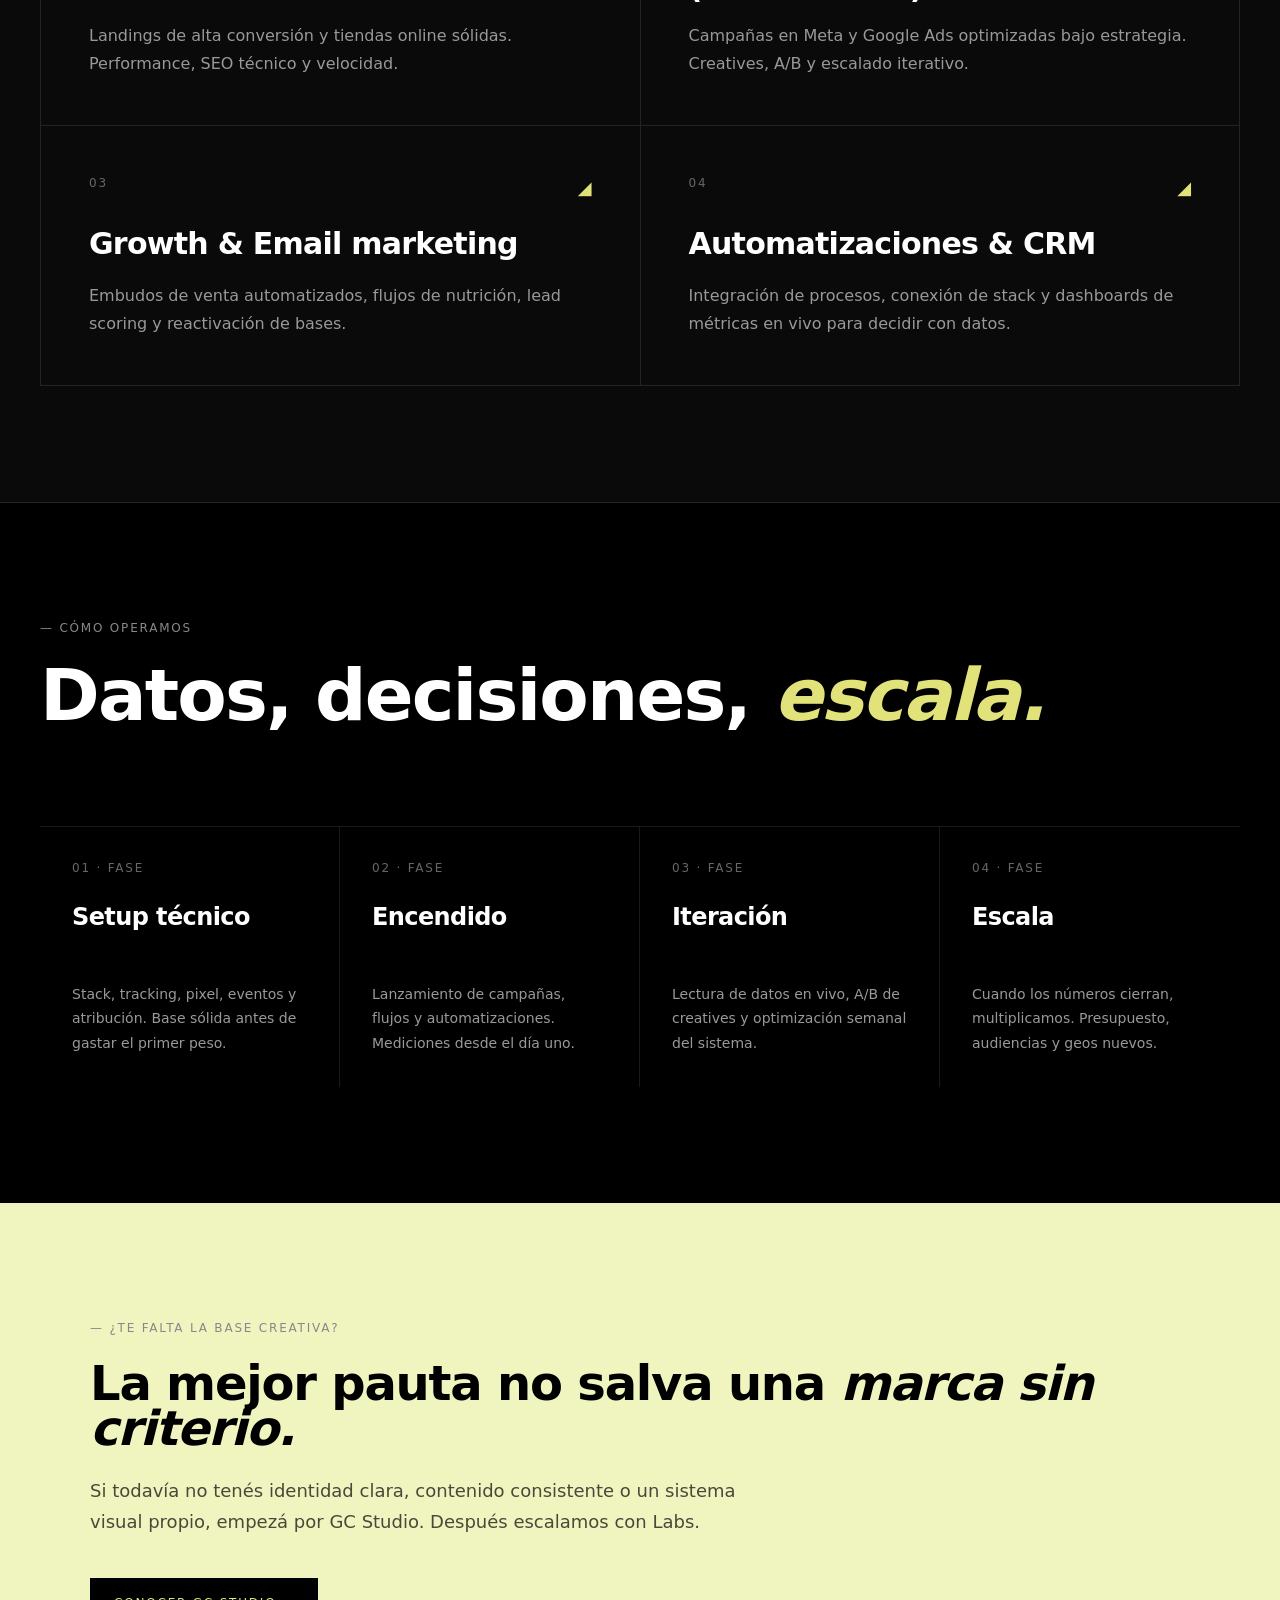
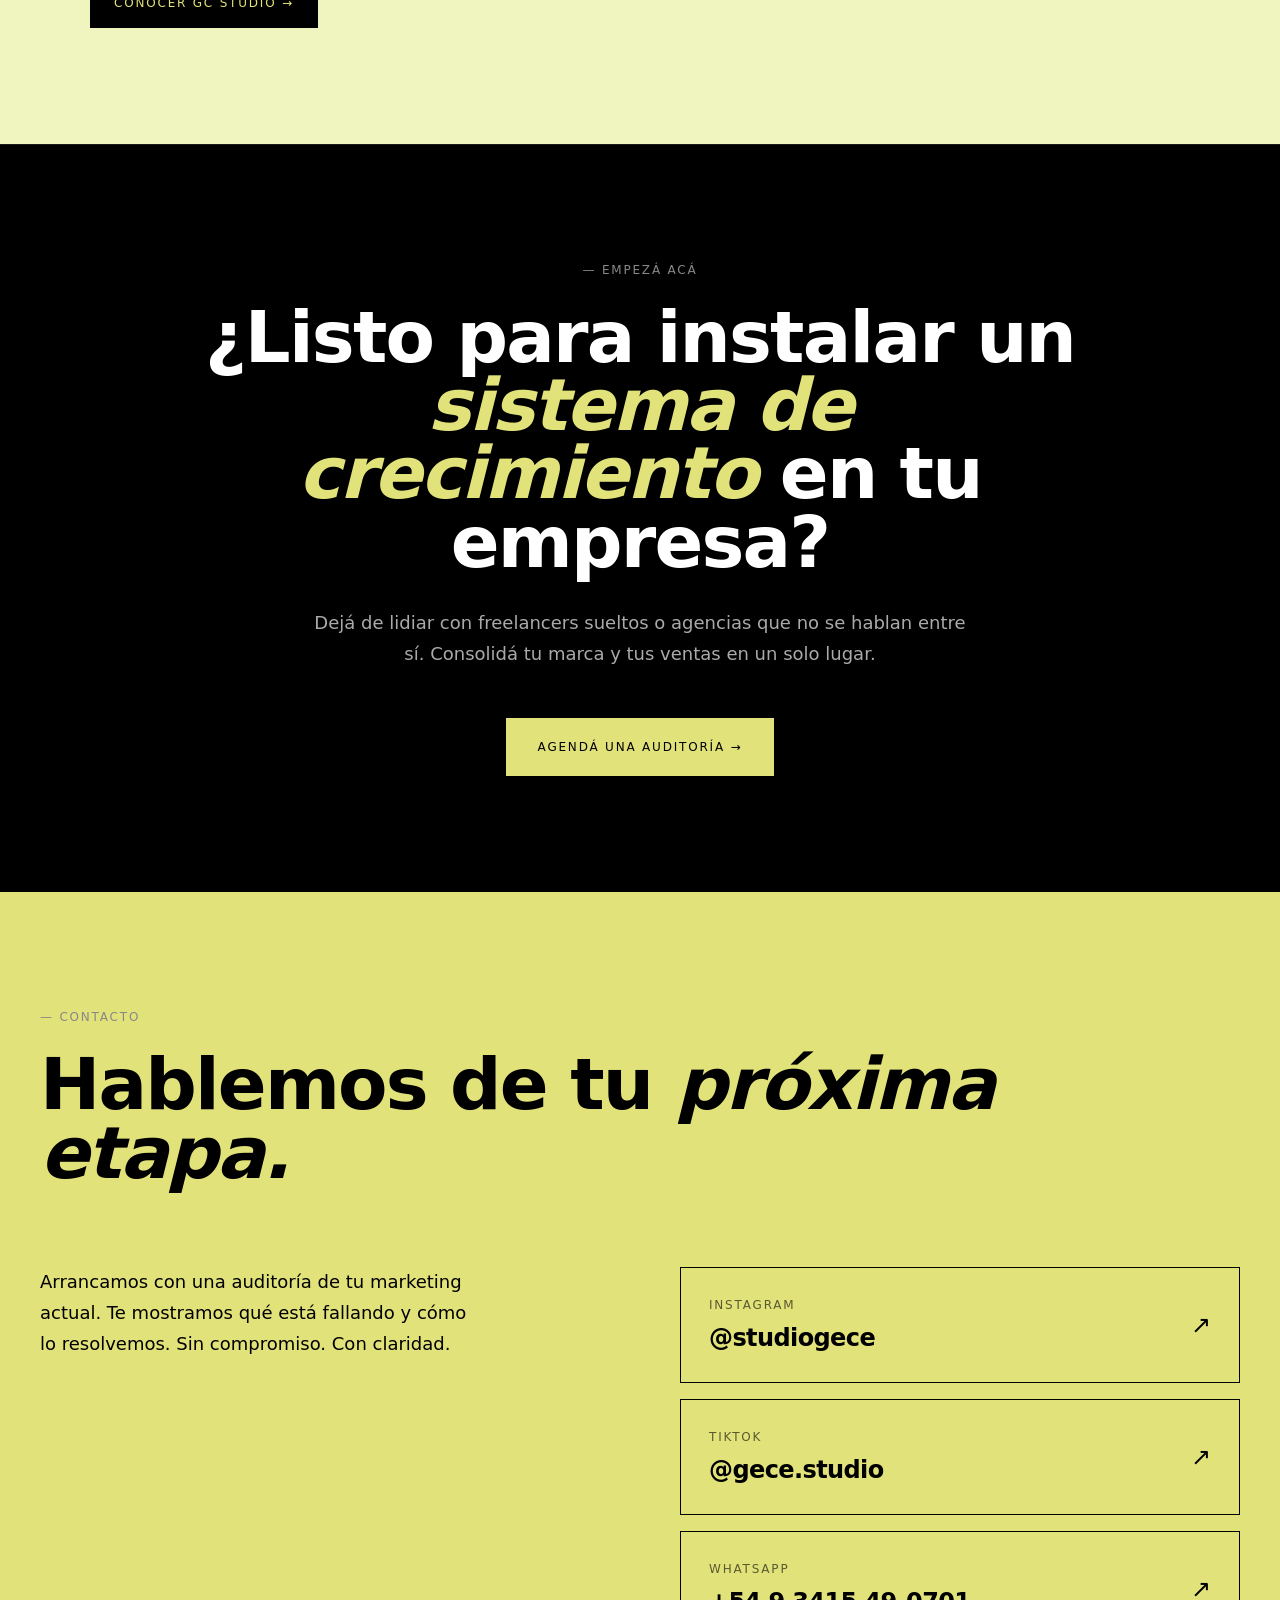
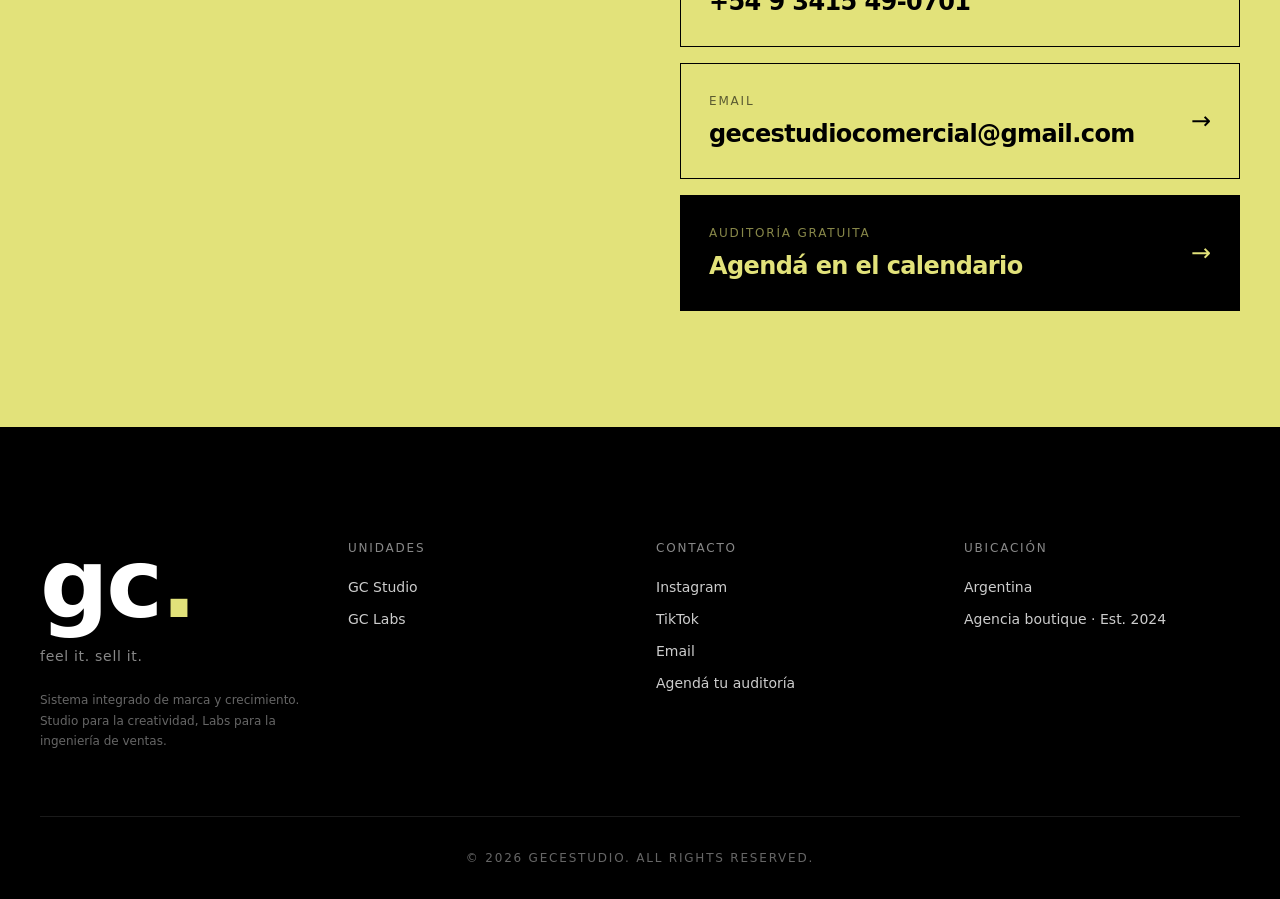
==== commit d938fb42: "Add theme toggle to Studio and Labs" ====
--- a/labs.html
+++ b/labs.html
@@ -1,7 +1,41 @@
 <!DOCTYPE html>
 
 <html lang="es"><head><meta http-equiv="Content-Type" content="text/html; charset=UTF-8"><meta name="viewport" content="width=device-width, initial-scale=1"><meta name="referrer" content="strict-origin-when-cross-origin"><meta name="color-scheme" content="dark light"><link rel="preload" as="image" href="./gc_files/blinder.png"><link rel="preload" as="image" href="./gc_files/camuflajes.png"><link rel="preload" as="image" href="./gc_files/elpasillo-white.png"><link rel="preload" as="image" href="./gc_files/gm.png"><link rel="preload" as="image" href="./gc_files/las1000.png"><link rel="preload" as="image" href="./gc_files/logowhite.png"><link rel="preload" as="image" href="./gc_files/momo.png"><link rel="preload" as="image" href="./gc_files/mesa03.png"><link rel="preload" as="image" href="./gc_files/mesa07.png"><link rel="preload" as="image" href="./gc_files/mesa15.png"><link rel="stylesheet" href="./labs_files/css2" data-precedence="default"><link rel="stylesheet" href="./labs_files/styles-MRLgdfVk.css" data-precedence="default"><link rel="preload" as="image" href="./gc_files/elpasillo.jpg"><meta name="author" content="Giuliana Cidoni"><meta property="og:type" content="website"><meta name="twitter:card" content="summary"><meta name="twitter:title" content="GC Studio — Feel it. Sell it. | Agencia boutique en Rosario"><meta name="twitter:description" content="GC Studio es la agencia boutique que toma el control total de tu marketing. Branding, contenido, estrategia y Meta Ads que venden. Rosario, Argentina."><link rel="preconnect" href="https://fonts.googleapis.com/"><link rel="preconnect" href="https://fonts.gstatic.com/" crossorigin="anonymous">
-<title>GC Labs — Performance, ingeniería de conversión y growth</title><meta name="description" content="Desarrollo web, pauta en Meta y Google Ads, automatizaciones y dashboards. La unidad de performance de GC que convierte tu marca en facturación medible."><meta property="og:title" content="GC Labs — Ingeniería de ventas"><meta property="og:description" content="Código, pauta, automatización y métricas en vivo para escalar tu negocio."><style id="gc-static-reveal">[style*="translateY(30px)"], [style*="translateY(20px)"] { opacity: 1 !important; transform: none !important; }
+<title>GC Labs — Performance, ingeniería de conversión y growth</title><meta name="description" content="Desarrollo web, pauta en Meta y Google Ads, automatizaciones y dashboards. La unidad de performance de GC que convierte tu marca en facturación medible."><meta property="og:title" content="GC Labs — Ingeniería de ventas"><meta property="og:description" content="Código, pauta, automatización y métricas en vivo para escalar tu negocio."><style id="gc-static-reveal">
+main.bg-black, section, nav, footer,
+.bg-black, .bg-\[\#0a0a0a\], .text-white,
+.text-white\/90, .text-white\/80, .text-white\/70, .text-white\/60, .text-white\/40,
+.text-\[\#aaa\], .text-\[\#999\], .text-\[\#888\], .text-\[\#666\],
+.border-white\/10, .border-white\/20 { transition: background-color .4s ease, color .4s ease, border-color .4s ease; }
+html.light main.bg-black,
+html.light .bg-black { background-color: #f7f5f0 !important; }
+html.light .bg-\[\#0a0a0a\] { background-color: #ecebe3 !important; }
+html.light nav { background-color: rgba(247,245,240,0.85) !important; border-bottom-color: rgba(0,0,0,0.08) !important; }
+html.light .text-white { color: #14140f !important; }
+html.light .text-white\/90 { color: rgba(0,0,0,0.9) !important; }
+html.light .text-white\/80 { color: rgba(0,0,0,0.78) !important; }
+html.light .text-white\/70 { color: rgba(0,0,0,0.7) !important; }
+html.light .text-white\/60 { color: rgba(0,0,0,0.58) !important; }
+html.light .text-white\/40 { color: rgba(0,0,0,0.42) !important; }
+html.light .text-\[\#aaa\],
+html.light .text-\[\#999\],
+html.light .text-\[\#888\] { color: #4d4c44 !important; }
+html.light .text-\[\#666\] { color: #6e6a60 !important; }
+html.light [style*="color: rgb(136, 136, 136)"],
+html.light [style*="color:#888"] { color: #4d4c44 !important; }
+html.light [style*="color: rgb(102, 102, 102)"],
+html.light [style*="color:#666"] { color: #6e6a60 !important; }
+html.light .border-white\/10 { border-color: rgba(0,0,0,0.12) !important; }
+html.light .border-white\/20 { border-color: rgba(0,0,0,0.2) !important; }
+html.light .gc-nav-logo span,
+html.light #theme-toggle,
+html.light nav a[href*="calendly.com"].label-tag { color: #4d4c44 !important; }
+#theme-toggle { cursor: pointer; line-height: 1; font-size: 16px; }
+#theme-toggle:hover { background: #e2e27a !important; color: #000 !important; }
+.theme-icon-light { display: none; }
+html.light .theme-icon-dark { display: none; }
+html.light .theme-icon-light { display: inline; }
+[style*="translateY(30px)"], [style*="translateY(20px)"] { opacity: 1 !important; transform: none !important; }
 main > section.bg-black + section.bg-black { box-shadow: inset 0 1px 0 rgba(255,255,255,0.08); }
 html.light .gc-nav-logo span { color: #4d4c44 !important; }
 html.light nav a[href*="calendly.com"].label-tag { color: #4d4c44 !important; }
@@ -28,5 +62,5 @@
 	main > section:not(:first-of-type) { padding-top: 7.25rem !important; padding-bottom: 7.25rem !important; }
 	main > section:nth-of-type(2) { padding-top: 6rem !important; padding-bottom: 6rem !important; }
 }
-</style></head><body><!--$--><!--/$-->
-<main class="bg-black text-white overflow-x-hidden"><nav class="fixed top-0 left-0 right-0 z-50 transition-all duration-500" style="background-color: rgba(0, 0, 0, 0.85); backdrop-filter: blur(12px); border-bottom: 1px solid rgba(255, 255, 255, 0.06);"><div class="max-w-[1400px] mx-auto px-6 md:px-10 py-5 flex items-center justify-between"><a href="index.html" class="gc-nav-logo font-bold lowercase text-white text-sm md:text-base" style="letter-spacing: 0.18em;">gecestudio<span style="color: rgb(226, 226, 122);">®</span></a><div class="gc-nav-links hidden md:flex items-center gap-8"><a href="studio.html" class="label-tag text-[#888] hover:text-white transition-colors">Studio</a><a class="label-tag text-[#888] hover:text-white transition-colors label-tag text-[#888] hover:text-white transition-colors text-white" href="labs.html" data-status="active" aria-current="page">Labs</a><a href="index.html#proceso" class="label-tag text-[#888] hover:text-white transition-colors">Proceso</a><a href="index.html#contacto" class="label-tag text-[#888] hover:text-white transition-colors">Contacto</a></div><a href="https://calendly.com/infogecestudio/30min" target="_blank" rel="noopener noreferrer" class="label-tag px-4 py-2.5 border transition-all duration-300 hover:bg-[#e2e27a] hover:text-black" style="border-color: rgb(226, 226, 122); color: rgb(226, 226, 122);">Agendá una auditoría ↗</a></div></nav><section class="relative bg-black text-white flex flex-col justify-start pt-32 pb-14 px-6 md:px-10 overflow-hidden border-b border-white/10" style="min-height:72vh"><div class="absolute inset-0 pointer-events-none" style="background: radial-gradient(circle at 20% 30%, rgba(226, 226, 122, 0.12), transparent 55%);"></div><div class="absolute inset-0 pointer-events-none" style="opacity:0.13;background-image: linear-gradient(rgba(255, 255, 255, 0.58) 1px, transparent 1px), linear-gradient(90deg, rgba(255, 255, 255, 0.58) 1px, transparent 1px); background-size: 60px 60px;"></div><div class="relative max-w-[1400px] mx-auto w-full"><div class="flex items-center gap-3 mb-10" style="opacity: 1; transform: none;"><a href="index.html" class="label-tag text-[#666] hover:text-white transition-colors">← GC</a><span class="text-[#333]">/</span><span class="label-tag" style="color: rgb(226, 226, 122);">02 / Labs</span></div><h1 class="headline text-[12vw] md:text-[8vw] lg:text-[7vw] leading-[0.95] max-w-[15ch]" style="opacity: 1; transform: none;">Ingeniería de <span style="color: rgb(226, 226, 122); font-style: italic;">ventas.</span></h1><p class="mt-10 body-text text-[#aaa] text-base md:text-lg max-w-[560px]" style="opacity: 1; transform: none;">La unidad numérica de GC. Código, pauta publicitaria y automatización para transformar el valor de tu marca en facturación medible.</p></div></section><section class="bg-black text-white py-20 md:py-28 px-6 md:px-10 border-b border-white/10"><div class="max-w-[1400px] mx-auto grid md:grid-cols-3 border-t border-white/10"><div class="p-8 md:p-12 border-b md:border-b-0 md:border-r border-white/10 last:border-r-0" style="opacity: 1; transform: none;"><div class="headline text-5xl md:text-7xl mb-4" style="color: rgb(226, 226, 122);">+3.5x</div><div class="label-tag text-[#888]">ROAS promedio en campañas activas</div></div><div class="p-8 md:p-12 border-b md:border-b-0 md:border-r border-white/10 last:border-r-0" style="opacity: 1; transform: none;"><div class="headline text-5xl md:text-7xl mb-4" style="color: rgb(226, 226, 122);">24/7</div><div class="label-tag text-[#888]">Dashboards de métricas en vivo</div></div><div class="p-8 md:p-12 border-b md:border-b-0 md:border-r border-white/10 last:border-r-0" style="opacity: 1; transform: none;"><div class="headline text-5xl md:text-7xl mb-4" style="color: rgb(226, 226, 122);">100%</div><div class="label-tag text-[#888]">Tracking &amp; atribución end-to-end</div></div></div></section><section class="py-24 md:py-40 px-6 md:px-10 bg-[#0a0a0a] text-white border-b border-white/10"><div class="max-w-[1400px] mx-auto"><div style="opacity: 0; transform: translateY(30px);"><div class="label-tag mb-6" style="color: rgb(136, 136, 136);">— Servicios Labs</div><h2 class="headline text-4xl md:text-6xl lg:text-7xl max-w-4xl leading-[0.95]">Lo que <span class="italic" style="color: rgb(226, 226, 122);">instalamos</span> en esta fase.</h2></div><div class="mt-16 md:mt-20 grid md:grid-cols-2 border-t border-l border-white/10"><div class="group p-8 md:p-12 border-r border-b border-white/10 min-h-[260px] flex flex-col hover:bg-[#e2e27a]/[0.03] transition-colors duration-500" style="opacity: 0; transform: translateY(20px);"><div class="flex items-start justify-between mb-6"><span class="label-tag text-[#666]">01</span><span class="text-lg" style="color: rgb(226, 226, 122);">◢</span></div><h3 class="text-2xl md:text-3xl font-bold tracking-tight mb-4">Desarrollo web &amp; e-commerce</h3><p class="body-text text-sm md:text-base text-[#999] mt-auto">Landings de alta conversión y tiendas online sólidas. Performance, SEO técnico y velocidad.</p></div><div class="group p-8 md:p-12 border-r border-b border-white/10 min-h-[260px] flex flex-col hover:bg-[#e2e27a]/[0.03] transition-colors duration-500" style="opacity: 0; transform: translateY(20px);"><div class="flex items-start justify-between mb-6"><span class="label-tag text-[#666]">02</span><span class="text-lg" style="color: rgb(226, 226, 122);">◢</span></div><h3 class="text-2xl md:text-3xl font-bold tracking-tight mb-4">Pauta publicitaria (Performance)</h3><p class="body-text text-sm md:text-base text-[#999] mt-auto">Campañas en Meta y Google Ads optimizadas bajo estrategia. Creatives, A/B y escalado iterativo.</p></div><div class="group p-8 md:p-12 border-r border-b border-white/10 min-h-[260px] flex flex-col hover:bg-[#e2e27a]/[0.03] transition-colors duration-500" style="opacity: 0; transform: translateY(20px);"><div class="flex items-start justify-between mb-6"><span class="label-tag text-[#666]">03</span><span class="text-lg" style="color: rgb(226, 226, 122);">◢</span></div><h3 class="text-2xl md:text-3xl font-bold tracking-tight mb-4">Growth &amp; Email marketing</h3><p class="body-text text-sm md:text-base text-[#999] mt-auto">Embudos de venta automatizados, flujos de nutrición, lead scoring y reactivación de bases.</p></div><div class="group p-8 md:p-12 border-r border-b border-white/10 min-h-[260px] flex flex-col hover:bg-[#e2e27a]/[0.03] transition-colors duration-500" style="opacity: 0; transform: translateY(20px);"><div class="flex items-start justify-between mb-6"><span class="label-tag text-[#666]">04</span><span class="text-lg" style="color: rgb(226, 226, 122);">◢</span></div><h3 class="text-2xl md:text-3xl font-bold tracking-tight mb-4">Automatizaciones &amp; CRM</h3><p class="body-text text-sm md:text-base text-[#999] mt-auto">Integración de procesos, conexión de stack y dashboards de métricas en vivo para decidir con datos.</p></div></div></div></section><section class="bg-black text-white py-24 md:py-40 px-6 md:px-10"><div class="max-w-[1400px] mx-auto"><div style="opacity: 0; transform: translateY(30px);"><div class="label-tag mb-6" style="color: rgb(136, 136, 136);">— Cómo operamos</div><h2 class="headline text-4xl md:text-6xl lg:text-7xl leading-[0.95]">Datos, decisiones, <span class="italic" style="color: rgb(226, 226, 122);">escala.</span></h2></div><div class="mt-16 md:mt-24 grid md:grid-cols-4 border-t border-white/10"><div class="p-6 md:p-8 border-b md:border-b-0 md:border-r border-white/10 last:border-r-0 min-h-[260px] flex flex-col" style="opacity: 0; transform: translateY(20px);"><div class="label-tag text-[#666] mb-6">01 · Fase</div><h3 class="text-xl md:text-2xl font-bold tracking-tight mb-4">Setup técnico</h3><p class="body-text text-sm text-[#999] mt-auto">Stack, tracking, pixel, eventos y atribución. Base sólida antes de gastar el primer peso.</p></div><div class="p-6 md:p-8 border-b md:border-b-0 md:border-r border-white/10 last:border-r-0 min-h-[260px] flex flex-col" style="opacity: 0; transform: translateY(20px);"><div class="label-tag text-[#666] mb-6">02 · Fase</div><h3 class="text-xl md:text-2xl font-bold tracking-tight mb-4">Encendido</h3><p class="body-text text-sm text-[#999] mt-auto">Lanzamiento de campañas, flujos y automatizaciones. Mediciones desde el día uno.</p></div><div class="p-6 md:p-8 border-b md:border-b-0 md:border-r border-white/10 last:border-r-0 min-h-[260px] flex flex-col" style="opacity: 0; transform: translateY(20px);"><div class="label-tag text-[#666] mb-6">03 · Fase</div><h3 class="text-xl md:text-2xl font-bold tracking-tight mb-4">Iteración</h3><p class="body-text text-sm text-[#999] mt-auto">Lectura de datos en vivo, A/B de creatives y optimización semanal del sistema.</p></div><div class="p-6 md:p-8 border-b md:border-b-0 md:border-r border-white/10 last:border-r-0 min-h-[260px] flex flex-col" style="opacity: 0; transform: translateY(20px);"><div class="label-tag text-[#666] mb-6">04 · Fase</div><h3 class="text-xl md:text-2xl font-bold tracking-tight mb-4">Escala</h3><p class="body-text text-sm text-[#999] mt-auto">Cuando los números cierran, multiplicamos. Presupuesto, audiencias y geos nuevos.</p></div></div></div></section><section class="py-24 md:py-32 px-6 md:px-10 text-black" style="background-color: rgb(240, 245, 192);"><div class="max-w-[1100px] mx-auto"><div style="opacity: 0; transform: translateY(30px);"><div class="label-tag mb-6" style="color: rgb(136, 136, 136);">— ¿Te falta la base creativa?</div><p class="headline text-3xl md:text-5xl leading-[1.05]">La mejor pauta no salva una <span class="italic">marca sin criterio.</span></p><p class="mt-6 body-text text-base md:text-lg text-black/70 max-w-2xl">Si todavía no tenés identidad clara, contenido consistente o un sistema visual propio, empezá por GC Studio. Después escalamos con Labs.</p><a href="studio.html" class="inline-flex items-center gap-3 mt-10 label-tag px-6 py-4 bg-black text-[#e2e27a] hover:bg-[#0d0d0d] transition-colors">Conocer GC Studio →</a></div></div></section><section id="agenda" class="bg-black text-white py-24 md:py-40 px-6 md:px-10 border-t border-white/10"><div class="max-w-[1400px] mx-auto text-center"><div style="opacity: 0; transform: translateY(30px);"><div class="label-tag mb-6" style="color: rgb(136, 136, 136);">— Empezá acá</div><h2 class="headline text-4xl md:text-6xl lg:text-7xl max-w-4xl mx-auto leading-[0.95]">¿Listo para instalar un <span class="italic" style="color: rgb(226, 226, 122);">sistema de crecimiento</span> en tu empresa?</h2><p class="mt-8 body-text text-[#aaa] text-base md:text-lg max-w-2xl mx-auto">Dejá de lidiar con freelancers sueltos o agencias que no se hablan entre sí. Consolidá tu marca y tus ventas en un solo lugar.</p><a href="https://calendly.com/infogecestudio/30min" target="_blank" rel="noopener noreferrer" class="inline-block mt-12 label-tag px-8 py-5 bg-[#e2e27a] text-black hover:bg-white transition-colors duration-300">Agendá una auditoría →</a></div></div></section><section id="contacto" class="py-24 md:py-40 px-6 md:px-10 text-black" style="background-color: rgb(226, 226, 122);"><div class="max-w-[1400px] mx-auto"><div style="opacity: 0; transform: translateY(30px);"><div class="label-tag mb-6" style="color: rgb(136, 136, 136);">— Contacto</div><h2 class="headline text-4xl md:text-6xl lg:text-7xl max-w-5xl">Hablemos de tu <span class="italic">próxima etapa.</span></h2></div><div class="mt-16 md:mt-20 grid md:grid-cols-2 gap-12 md:gap-20"><p class="body-text text-base md:text-lg max-w-md" style="opacity: 0; transform: translateY(30px);">Arrancamos con una auditoría de tu marketing actual. Te mostramos qué está fallando y cómo lo resolvemos. Sin compromiso. Con claridad.</p><div class="space-y-4" style="opacity: 0; transform: translateY(30px);"><a href="https://www.instagram.com/studiogece/" target="_blank" rel="noopener noreferrer" class="group flex items-center justify-between gap-6 p-6 md:p-7 border border-black transition-all duration-300 bg-transparent hover:bg-black hover:text-[#e2e27a]"><div><div class="label-tag opacity-60 mb-2">Instagram</div><div class="text-lg md:text-2xl font-bold tracking-tight">@studiogece</div></div><span class="text-2xl group-hover:translate-x-1 transition-transform">↗</span></a><a href="https://www.tiktok.com/@gece.studio" target="_blank" rel="noopener noreferrer" class="group flex items-center justify-between gap-6 p-6 md:p-7 border border-black transition-all duration-300 bg-transparent hover:bg-black hover:text-[#e2e27a]"><div><div class="label-tag opacity-60 mb-2">TikTok</div><div class="text-lg md:text-2xl font-bold tracking-tight">@gece.studio</div></div><span class="text-2xl group-hover:translate-x-1 transition-transform">↗</span></a><a href="https://wa.me/5493415490701" target="_blank" rel="noopener noreferrer" class="group flex items-center justify-between gap-6 p-6 md:p-7 border border-black transition-all duration-300 bg-transparent hover:bg-black hover:text-[#e2e27a]"><div><div class="label-tag opacity-60 mb-2">WhatsApp</div><div class="text-lg md:text-2xl font-bold tracking-tight">+54 9 3415 49-0701</div></div><span class="text-2xl group-hover:translate-x-1 transition-transform">↗</span></a><a href="mailto:gecestudiocomercial@gmail.com" class="group flex items-center justify-between gap-6 p-6 md:p-7 border border-black transition-all duration-300 bg-transparent hover:bg-black hover:text-[#e2e27a]"><div><div class="label-tag opacity-60 mb-2">Email</div><div class="text-lg md:text-2xl font-bold tracking-tight">gecestudiocomercial@gmail.com</div></div><span class="text-2xl group-hover:translate-x-1 transition-transform">→</span></a><a href="https://calendly.com/infogecestudio/30min" target="_blank" rel="noopener noreferrer" class="group flex items-center justify-between gap-6 p-6 md:p-7 border border-black transition-all duration-300 bg-black text-[#e2e27a] hover:bg-transparent hover:text-black"><div><div class="label-tag opacity-60 mb-2">Auditoría gratuita</div><div class="text-lg md:text-2xl font-bold tracking-tight">Agendá en el calendario</div></div><span class="text-2xl group-hover:translate-x-1 transition-transform">→</span></a></div></div></div></section><footer class="bg-black text-white pt-20 md:pt-28 px-6 md:px-10"><div class="max-w-[1400px] mx-auto"><div class="grid md:grid-cols-4 gap-12 md:gap-8 pb-16"><div><div class="headline text-7xl md:text-8xl lowercase leading-none">gc<span style="color: rgb(226, 226, 122);">.</span></div><p class="lowercase text-[#888] text-sm mt-4 mb-6 tracking-wider">feel it. sell it.</p><p class="body-text text-xs text-[#666] max-w-[260px]">Sistema integrado de marca y crecimiento. Studio para la creatividad, Labs para la ingeniería de ventas.</p></div><div><div class="label-tag text-[#888] mb-5">Unidades</div><ul class="space-y-3 text-sm"><li><a href="studio.html" class="text-white/80 hover:text-[#e2e27a] transition-colors">GC Studio</a></li><li><a class="text-white/80 hover:text-[#e2e27a] transition-colors active" href="labs.html" data-status="active" aria-current="page">GC Labs</a></li></ul></div><div><div class="label-tag text-[#888] mb-5">Contacto</div><ul class="space-y-3 text-sm"><li><a href="https://www.instagram.com/studiogece/" target="_blank" rel="noopener noreferrer" class="text-white/80 hover:text-[#e2e27a] transition-colors">Instagram</a></li><li><a href="https://www.tiktok.com/@gece.studio" target="_blank" rel="noopener noreferrer" class="text-white/80 hover:text-[#e2e27a] transition-colors">TikTok</a></li><li><a href="mailto:gecestudiocomercial@gmail.com" class="text-white/80 hover:text-[#e2e27a] transition-colors">Email</a></li><li><a href="https://calendly.com/infogecestudio/30min" target="_blank" rel="noopener noreferrer" class="text-white/80 hover:text-[#e2e27a] transition-colors">Agendá tu auditoría</a></li></ul></div><div><div class="label-tag text-[#888] mb-5">Ubicación</div><ul class="space-y-3 text-sm text-white/80"><li>Argentina</li><li>Agencia boutique · Est. 2024</li></ul></div></div><div class="border-t border-white/10 py-8 flex justify-center label-tag text-[#666]"><span>© 2026 gecestudio. All rights reserved.</span></div></div></footer></main></body></html>
+</style><script>(function(){var KEY='gc-theme';var root=document.documentElement;function apply(t){root.classList.toggle('light',t==='light');}try{apply(localStorage.getItem(KEY)||'dark');}catch(e){apply('dark');}document.addEventListener('DOMContentLoaded',function(){var btn=document.getElementById('theme-toggle');if(!btn)return;btn.addEventListener('click',function(){var next=root.classList.contains('light')?'dark':'light';apply(next);try{localStorage.setItem(KEY,next);}catch(e){}});});})();</script></head><body><!--$--><!--/$-->
+<main class="bg-black text-white overflow-x-hidden"><nav class="fixed top-0 left-0 right-0 z-50 transition-all duration-500" style="background-color: rgba(0, 0, 0, 0.85); backdrop-filter: blur(12px); border-bottom: 1px solid rgba(255, 255, 255, 0.06);"><div class="max-w-[1400px] mx-auto px-6 md:px-10 py-5 flex items-center justify-between"><a href="index.html" class="gc-nav-logo font-bold lowercase text-white text-sm md:text-base" style="letter-spacing: 0.18em;">gecestudio<span style="color: rgb(226, 226, 122);">®</span></a><div class="gc-nav-links hidden md:flex items-center gap-8"><a href="studio.html" class="label-tag text-[#888] hover:text-white transition-colors">Studio</a><a class="label-tag text-[#888] hover:text-white transition-colors label-tag text-[#888] hover:text-white transition-colors text-white" href="labs.html" data-status="active" aria-current="page">Labs</a><a href="index.html#proceso" class="label-tag text-[#888] hover:text-white transition-colors">Proceso</a><a href="index.html#contacto" class="label-tag text-[#888] hover:text-white transition-colors">Contacto</a></div><div class="flex items-center gap-3"><button id="theme-toggle" type="button" aria-label="Cambiar modo claro / oscuro" title="Cambiar modo claro / oscuro" style="display:inline-flex;align-items:center;justify-content:center;width:40px;height:40px;min-width:40px;flex:0 0 auto;border:1px solid #e2e27a;border-radius:4px;color:#e2e27a;background:transparent;cursor:pointer;appearance:none;-webkit-appearance:none;transition:background-color .3s ease,color .3s ease"><svg class="theme-icon-dark" xmlns="http://www.w3.org/2000/svg" width="18" height="18" viewBox="0 0 24 24" fill="none" stroke="currentColor" stroke-width="2" stroke-linecap="round" stroke-linejoin="round"><path d="M21 12.79A9 9 0 1 1 11.21 3 7 7 0 0 0 21 12.79z"></path></svg><svg class="theme-icon-light" xmlns="http://www.w3.org/2000/svg" width="18" height="18" viewBox="0 0 24 24" fill="none" stroke="currentColor" stroke-width="2" stroke-linecap="round" stroke-linejoin="round"><circle cx="12" cy="12" r="5"></circle><line x1="12" y1="1" x2="12" y2="3"></line><line x1="12" y1="21" x2="12" y2="23"></line><line x1="4.22" y1="4.22" x2="5.64" y2="5.64"></line><line x1="18.36" y1="18.36" x2="19.78" y2="19.78"></line><line x1="1" y1="12" x2="3" y2="12"></line><line x1="21" y1="12" x2="23" y2="12"></line><line x1="4.22" y1="19.78" x2="5.64" y2="18.36"></line><line x1="18.36" y1="5.64" x2="19.78" y2="4.22"></line></svg></button><a href="https://calendly.com/infogecestudio/30min" target="_blank" rel="noopener noreferrer" class="label-tag px-4 py-2.5 border transition-all duration-300 hover:bg-[#e2e27a] hover:text-black" style="border-color: rgb(226, 226, 122); color: rgb(226, 226, 122);">Agendá una auditoría ↗</a></div></div></nav><section class="relative bg-black text-white flex flex-col justify-start pt-32 pb-14 px-6 md:px-10 overflow-hidden border-b border-white/10" style="min-height:72vh"><div class="absolute inset-0 pointer-events-none" style="background: radial-gradient(circle at 20% 30%, rgba(226, 226, 122, 0.12), transparent 55%);"></div><div class="absolute inset-0 pointer-events-none" style="opacity:0.13;background-image: linear-gradient(rgba(255, 255, 255, 0.58) 1px, transparent 1px), linear-gradient(90deg, rgba(255, 255, 255, 0.58) 1px, transparent 1px); background-size: 60px 60px;"></div><div class="relative max-w-[1400px] mx-auto w-full"><div class="flex items-center gap-3 mb-10" style="opacity: 1; transform: none;"><a href="index.html" class="label-tag text-[#666] hover:text-white transition-colors">← GC</a><span class="text-[#333]">/</span><span class="label-tag" style="color: rgb(226, 226, 122);">02 / Labs</span></div><h1 class="headline text-[12vw] md:text-[8vw] lg:text-[7vw] leading-[0.95] max-w-[15ch]" style="opacity: 1; transform: none;">Ingeniería de <span style="color: rgb(226, 226, 122); font-style: italic;">ventas.</span></h1><p class="mt-10 body-text text-[#aaa] text-base md:text-lg max-w-[560px]" style="opacity: 1; transform: none;">La unidad numérica de GC. Código, pauta publicitaria y automatización para transformar el valor de tu marca en facturación medible.</p></div></section><section class="bg-black text-white py-20 md:py-28 px-6 md:px-10 border-b border-white/10"><div class="max-w-[1400px] mx-auto grid md:grid-cols-3 border-t border-white/10"><div class="p-8 md:p-12 border-b md:border-b-0 md:border-r border-white/10 last:border-r-0" style="opacity: 1; transform: none;"><div class="headline text-5xl md:text-7xl mb-4" style="color: rgb(226, 226, 122);">+3.5x</div><div class="label-tag text-[#888]">ROAS promedio en campañas activas</div></div><div class="p-8 md:p-12 border-b md:border-b-0 md:border-r border-white/10 last:border-r-0" style="opacity: 1; transform: none;"><div class="headline text-5xl md:text-7xl mb-4" style="color: rgb(226, 226, 122);">24/7</div><div class="label-tag text-[#888]">Dashboards de métricas en vivo</div></div><div class="p-8 md:p-12 border-b md:border-b-0 md:border-r border-white/10 last:border-r-0" style="opacity: 1; transform: none;"><div class="headline text-5xl md:text-7xl mb-4" style="color: rgb(226, 226, 122);">100%</div><div class="label-tag text-[#888]">Tracking &amp; atribución end-to-end</div></div></div></section><section class="py-24 md:py-40 px-6 md:px-10 bg-[#0a0a0a] text-white border-b border-white/10"><div class="max-w-[1400px] mx-auto"><div style="opacity: 0; transform: translateY(30px);"><div class="label-tag mb-6" style="color: rgb(136, 136, 136);">— Servicios Labs</div><h2 class="headline text-4xl md:text-6xl lg:text-7xl max-w-4xl leading-[0.95]">Lo que <span class="italic" style="color: rgb(226, 226, 122);">instalamos</span> en esta fase.</h2></div><div class="mt-16 md:mt-20 grid md:grid-cols-2 border-t border-l border-white/10"><div class="group p-8 md:p-12 border-r border-b border-white/10 min-h-[260px] flex flex-col hover:bg-[#e2e27a]/[0.03] transition-colors duration-500" style="opacity: 0; transform: translateY(20px);"><div class="flex items-start justify-between mb-6"><span class="label-tag text-[#666]">01</span><span class="text-lg" style="color: rgb(226, 226, 122);">◢</span></div><h3 class="text-2xl md:text-3xl font-bold tracking-tight mb-4">Desarrollo web &amp; e-commerce</h3><p class="body-text text-sm md:text-base text-[#999] mt-auto">Landings de alta conversión y tiendas online sólidas. Performance, SEO técnico y velocidad.</p></div><div class="group p-8 md:p-12 border-r border-b border-white/10 min-h-[260px] flex flex-col hover:bg-[#e2e27a]/[0.03] transition-colors duration-500" style="opacity: 0; transform: translateY(20px);"><div class="flex items-start justify-between mb-6"><span class="label-tag text-[#666]">02</span><span class="text-lg" style="color: rgb(226, 226, 122);">◢</span></div><h3 class="text-2xl md:text-3xl font-bold tracking-tight mb-4">Pauta publicitaria (Performance)</h3><p class="body-text text-sm md:text-base text-[#999] mt-auto">Campañas en Meta y Google Ads optimizadas bajo estrategia. Creatives, A/B y escalado iterativo.</p></div><div class="group p-8 md:p-12 border-r border-b border-white/10 min-h-[260px] flex flex-col hover:bg-[#e2e27a]/[0.03] transition-colors duration-500" style="opacity: 0; transform: translateY(20px);"><div class="flex items-start justify-between mb-6"><span class="label-tag text-[#666]">03</span><span class="text-lg" style="color: rgb(226, 226, 122);">◢</span></div><h3 class="text-2xl md:text-3xl font-bold tracking-tight mb-4">Growth &amp; Email marketing</h3><p class="body-text text-sm md:text-base text-[#999] mt-auto">Embudos de venta automatizados, flujos de nutrición, lead scoring y reactivación de bases.</p></div><div class="group p-8 md:p-12 border-r border-b border-white/10 min-h-[260px] flex flex-col hover:bg-[#e2e27a]/[0.03] transition-colors duration-500" style="opacity: 0; transform: translateY(20px);"><div class="flex items-start justify-between mb-6"><span class="label-tag text-[#666]">04</span><span class="text-lg" style="color: rgb(226, 226, 122);">◢</span></div><h3 class="text-2xl md:text-3xl font-bold tracking-tight mb-4">Automatizaciones &amp; CRM</h3><p class="body-text text-sm md:text-base text-[#999] mt-auto">Integración de procesos, conexión de stack y dashboards de métricas en vivo para decidir con datos.</p></div></div></div></section><section class="bg-black text-white py-24 md:py-40 px-6 md:px-10"><div class="max-w-[1400px] mx-auto"><div style="opacity: 0; transform: translateY(30px);"><div class="label-tag mb-6" style="color: rgb(136, 136, 136);">— Cómo operamos</div><h2 class="headline text-4xl md:text-6xl lg:text-7xl leading-[0.95]">Datos, decisiones, <span class="italic" style="color: rgb(226, 226, 122);">escala.</span></h2></div><div class="mt-16 md:mt-24 grid md:grid-cols-4 border-t border-white/10"><div class="p-6 md:p-8 border-b md:border-b-0 md:border-r border-white/10 last:border-r-0 min-h-[260px] flex flex-col" style="opacity: 0; transform: translateY(20px);"><div class="label-tag text-[#666] mb-6">01 · Fase</div><h3 class="text-xl md:text-2xl font-bold tracking-tight mb-4">Setup técnico</h3><p class="body-text text-sm text-[#999] mt-auto">Stack, tracking, pixel, eventos y atribución. Base sólida antes de gastar el primer peso.</p></div><div class="p-6 md:p-8 border-b md:border-b-0 md:border-r border-white/10 last:border-r-0 min-h-[260px] flex flex-col" style="opacity: 0; transform: translateY(20px);"><div class="label-tag text-[#666] mb-6">02 · Fase</div><h3 class="text-xl md:text-2xl font-bold tracking-tight mb-4">Encendido</h3><p class="body-text text-sm text-[#999] mt-auto">Lanzamiento de campañas, flujos y automatizaciones. Mediciones desde el día uno.</p></div><div class="p-6 md:p-8 border-b md:border-b-0 md:border-r border-white/10 last:border-r-0 min-h-[260px] flex flex-col" style="opacity: 0; transform: translateY(20px);"><div class="label-tag text-[#666] mb-6">03 · Fase</div><h3 class="text-xl md:text-2xl font-bold tracking-tight mb-4">Iteración</h3><p class="body-text text-sm text-[#999] mt-auto">Lectura de datos en vivo, A/B de creatives y optimización semanal del sistema.</p></div><div class="p-6 md:p-8 border-b md:border-b-0 md:border-r border-white/10 last:border-r-0 min-h-[260px] flex flex-col" style="opacity: 0; transform: translateY(20px);"><div class="label-tag text-[#666] mb-6">04 · Fase</div><h3 class="text-xl md:text-2xl font-bold tracking-tight mb-4">Escala</h3><p class="body-text text-sm text-[#999] mt-auto">Cuando los números cierran, multiplicamos. Presupuesto, audiencias y geos nuevos.</p></div></div></div></section><section class="py-24 md:py-32 px-6 md:px-10 text-black" style="background-color: rgb(240, 245, 192);"><div class="max-w-[1100px] mx-auto"><div style="opacity: 0; transform: translateY(30px);"><div class="label-tag mb-6" style="color: rgb(136, 136, 136);">— ¿Te falta la base creativa?</div><p class="headline text-3xl md:text-5xl leading-[1.05]">La mejor pauta no salva una <span class="italic">marca sin criterio.</span></p><p class="mt-6 body-text text-base md:text-lg text-black/70 max-w-2xl">Si todavía no tenés identidad clara, contenido consistente o un sistema visual propio, empezá por GC Studio. Después escalamos con Labs.</p><a href="studio.html" class="inline-flex items-center gap-3 mt-10 label-tag px-6 py-4 bg-black text-[#e2e27a] hover:bg-[#0d0d0d] transition-colors">Conocer GC Studio →</a></div></div></section><section id="agenda" class="bg-black text-white py-24 md:py-40 px-6 md:px-10 border-t border-white/10"><div class="max-w-[1400px] mx-auto text-center"><div style="opacity: 0; transform: translateY(30px);"><div class="label-tag mb-6" style="color: rgb(136, 136, 136);">— Empezá acá</div><h2 class="headline text-4xl md:text-6xl lg:text-7xl max-w-4xl mx-auto leading-[0.95]">¿Listo para instalar un <span class="italic" style="color: rgb(226, 226, 122);">sistema de crecimiento</span> en tu empresa?</h2><p class="mt-8 body-text text-[#aaa] text-base md:text-lg max-w-2xl mx-auto">Dejá de lidiar con freelancers sueltos o agencias que no se hablan entre sí. Consolidá tu marca y tus ventas en un solo lugar.</p><a href="https://calendly.com/infogecestudio/30min" target="_blank" rel="noopener noreferrer" class="inline-block mt-12 label-tag px-8 py-5 bg-[#e2e27a] text-black hover:bg-white transition-colors duration-300">Agendá una auditoría →</a></div></div></section><section id="contacto" class="py-24 md:py-40 px-6 md:px-10 text-black" style="background-color: rgb(226, 226, 122);"><div class="max-w-[1400px] mx-auto"><div style="opacity: 0; transform: translateY(30px);"><div class="label-tag mb-6" style="color: rgb(136, 136, 136);">— Contacto</div><h2 class="headline text-4xl md:text-6xl lg:text-7xl max-w-5xl">Hablemos de tu <span class="italic">próxima etapa.</span></h2></div><div class="mt-16 md:mt-20 grid md:grid-cols-2 gap-12 md:gap-20"><p class="body-text text-base md:text-lg max-w-md" style="opacity: 0; transform: translateY(30px);">Arrancamos con una auditoría de tu marketing actual. Te mostramos qué está fallando y cómo lo resolvemos. Sin compromiso. Con claridad.</p><div class="space-y-4" style="opacity: 0; transform: translateY(30px);"><a href="https://www.instagram.com/studiogece/" target="_blank" rel="noopener noreferrer" class="group flex items-center justify-between gap-6 p-6 md:p-7 border border-black transition-all duration-300 bg-transparent hover:bg-black hover:text-[#e2e27a]"><div><div class="label-tag opacity-60 mb-2">Instagram</div><div class="text-lg md:text-2xl font-bold tracking-tight">@studiogece</div></div><span class="text-2xl group-hover:translate-x-1 transition-transform">↗</span></a><a href="https://www.tiktok.com/@gece.studio" target="_blank" rel="noopener noreferrer" class="group flex items-center justify-between gap-6 p-6 md:p-7 border border-black transition-all duration-300 bg-transparent hover:bg-black hover:text-[#e2e27a]"><div><div class="label-tag opacity-60 mb-2">TikTok</div><div class="text-lg md:text-2xl font-bold tracking-tight">@gece.studio</div></div><span class="text-2xl group-hover:translate-x-1 transition-transform">↗</span></a><a href="https://wa.me/5493415490701" target="_blank" rel="noopener noreferrer" class="group flex items-center justify-between gap-6 p-6 md:p-7 border border-black transition-all duration-300 bg-transparent hover:bg-black hover:text-[#e2e27a]"><div><div class="label-tag opacity-60 mb-2">WhatsApp</div><div class="text-lg md:text-2xl font-bold tracking-tight">+54 9 3415 49-0701</div></div><span class="text-2xl group-hover:translate-x-1 transition-transform">↗</span></a><a href="mailto:gecestudiocomercial@gmail.com" class="group flex items-center justify-between gap-6 p-6 md:p-7 border border-black transition-all duration-300 bg-transparent hover:bg-black hover:text-[#e2e27a]"><div><div class="label-tag opacity-60 mb-2">Email</div><div class="text-lg md:text-2xl font-bold tracking-tight">gecestudiocomercial@gmail.com</div></div><span class="text-2xl group-hover:translate-x-1 transition-transform">→</span></a><a href="https://calendly.com/infogecestudio/30min" target="_blank" rel="noopener noreferrer" class="group flex items-center justify-between gap-6 p-6 md:p-7 border border-black transition-all duration-300 bg-black text-[#e2e27a] hover:bg-transparent hover:text-black"><div><div class="label-tag opacity-60 mb-2">Auditoría gratuita</div><div class="text-lg md:text-2xl font-bold tracking-tight">Agendá en el calendario</div></div><span class="text-2xl group-hover:translate-x-1 transition-transform">→</span></a></div></div></div></section><footer class="bg-black text-white pt-20 md:pt-28 px-6 md:px-10"><div class="max-w-[1400px] mx-auto"><div class="grid md:grid-cols-4 gap-12 md:gap-8 pb-16"><div><div class="headline text-7xl md:text-8xl lowercase leading-none">gc<span style="color: rgb(226, 226, 122);">.</span></div><p class="lowercase text-[#888] text-sm mt-4 mb-6 tracking-wider">feel it. sell it.</p><p class="body-text text-xs text-[#666] max-w-[260px]">Sistema integrado de marca y crecimiento. Studio para la creatividad, Labs para la ingeniería de ventas.</p></div><div><div class="label-tag text-[#888] mb-5">Unidades</div><ul class="space-y-3 text-sm"><li><a href="studio.html" class="text-white/80 hover:text-[#e2e27a] transition-colors">GC Studio</a></li><li><a class="text-white/80 hover:text-[#e2e27a] transition-colors active" href="labs.html" data-status="active" aria-current="page">GC Labs</a></li></ul></div><div><div class="label-tag text-[#888] mb-5">Contacto</div><ul class="space-y-3 text-sm"><li><a href="https://www.instagram.com/studiogece/" target="_blank" rel="noopener noreferrer" class="text-white/80 hover:text-[#e2e27a] transition-colors">Instagram</a></li><li><a href="https://www.tiktok.com/@gece.studio" target="_blank" rel="noopener noreferrer" class="text-white/80 hover:text-[#e2e27a] transition-colors">TikTok</a></li><li><a href="mailto:gecestudiocomercial@gmail.com" class="text-white/80 hover:text-[#e2e27a] transition-colors">Email</a></li><li><a href="https://calendly.com/infogecestudio/30min" target="_blank" rel="noopener noreferrer" class="text-white/80 hover:text-[#e2e27a] transition-colors">Agendá tu auditoría</a></li></ul></div><div><div class="label-tag text-[#888] mb-5">Ubicación</div><ul class="space-y-3 text-sm text-white/80"><li>Argentina</li><li>Agencia boutique · Est. 2024</li></ul></div></div><div class="border-t border-white/10 py-8 flex justify-center label-tag text-[#666]"><span>© 2026 gecestudio. All rights reserved.</span></div></div></footer></main></body></html>
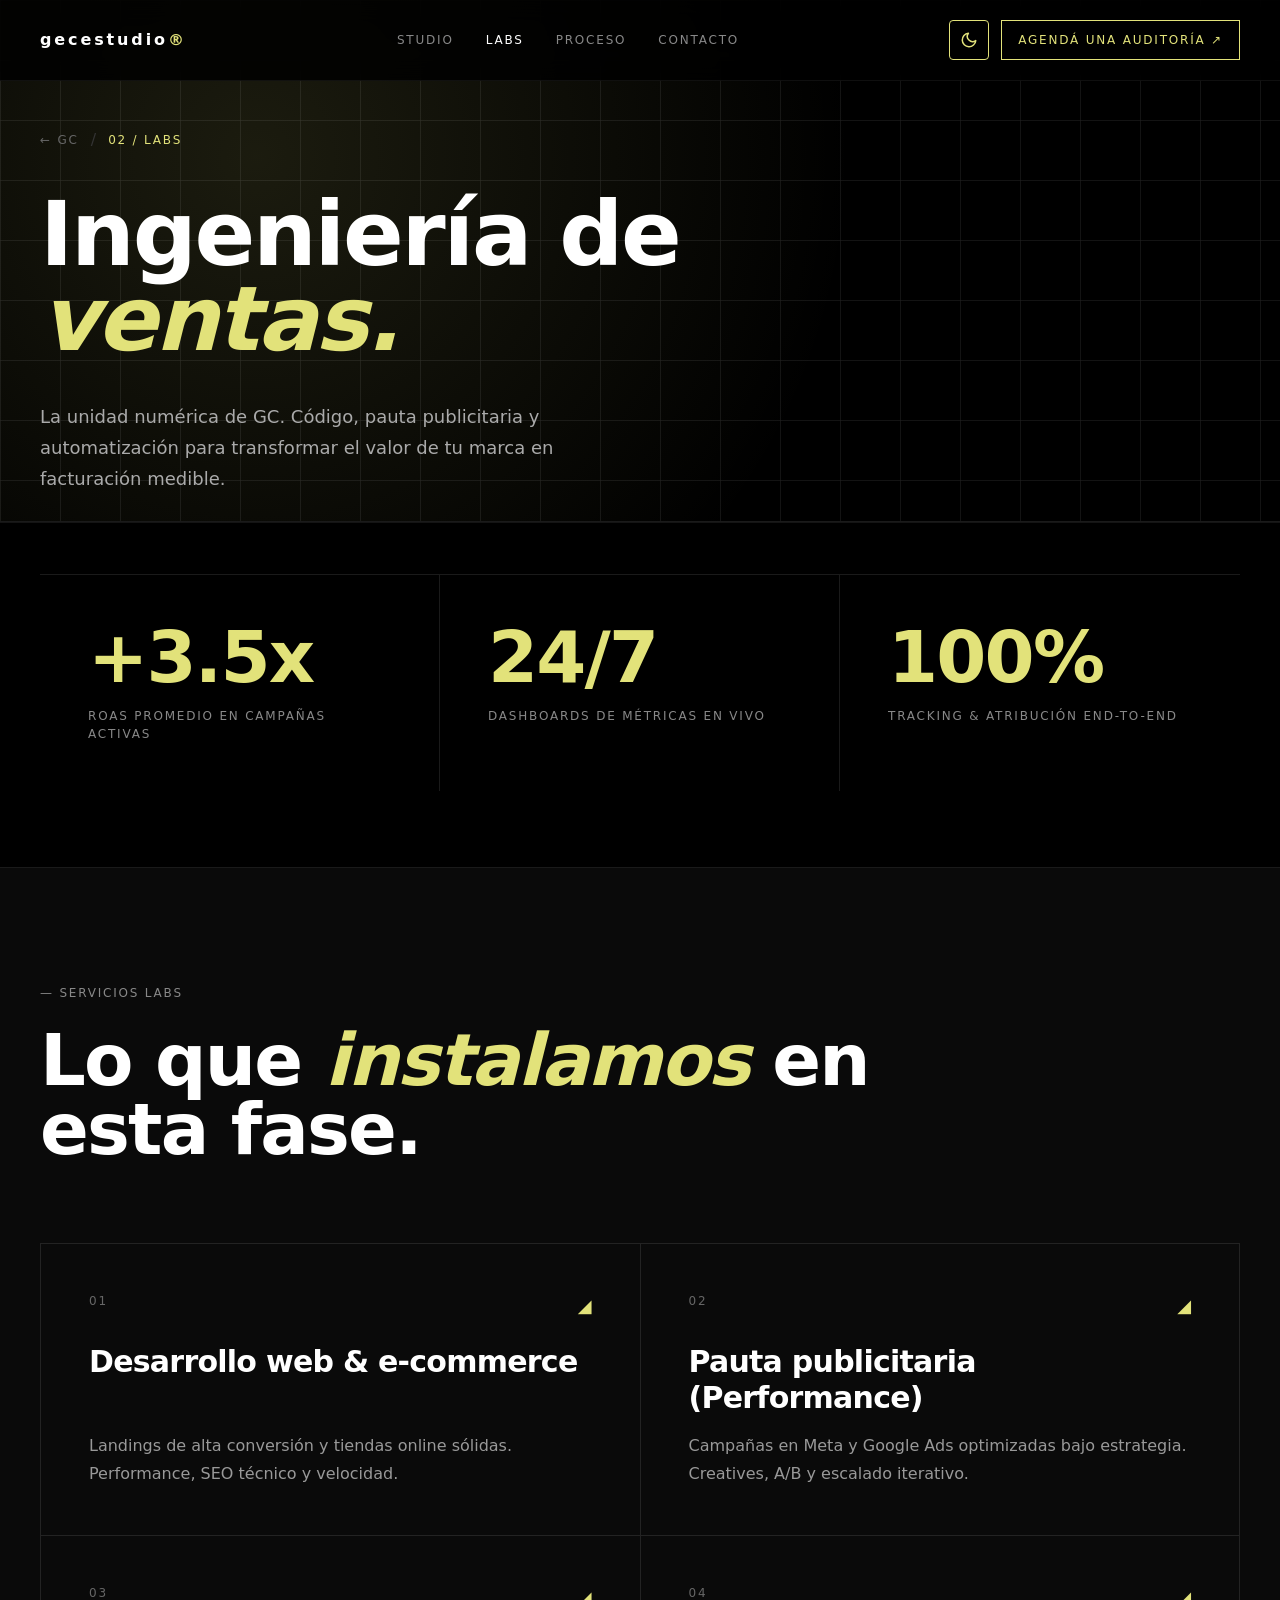
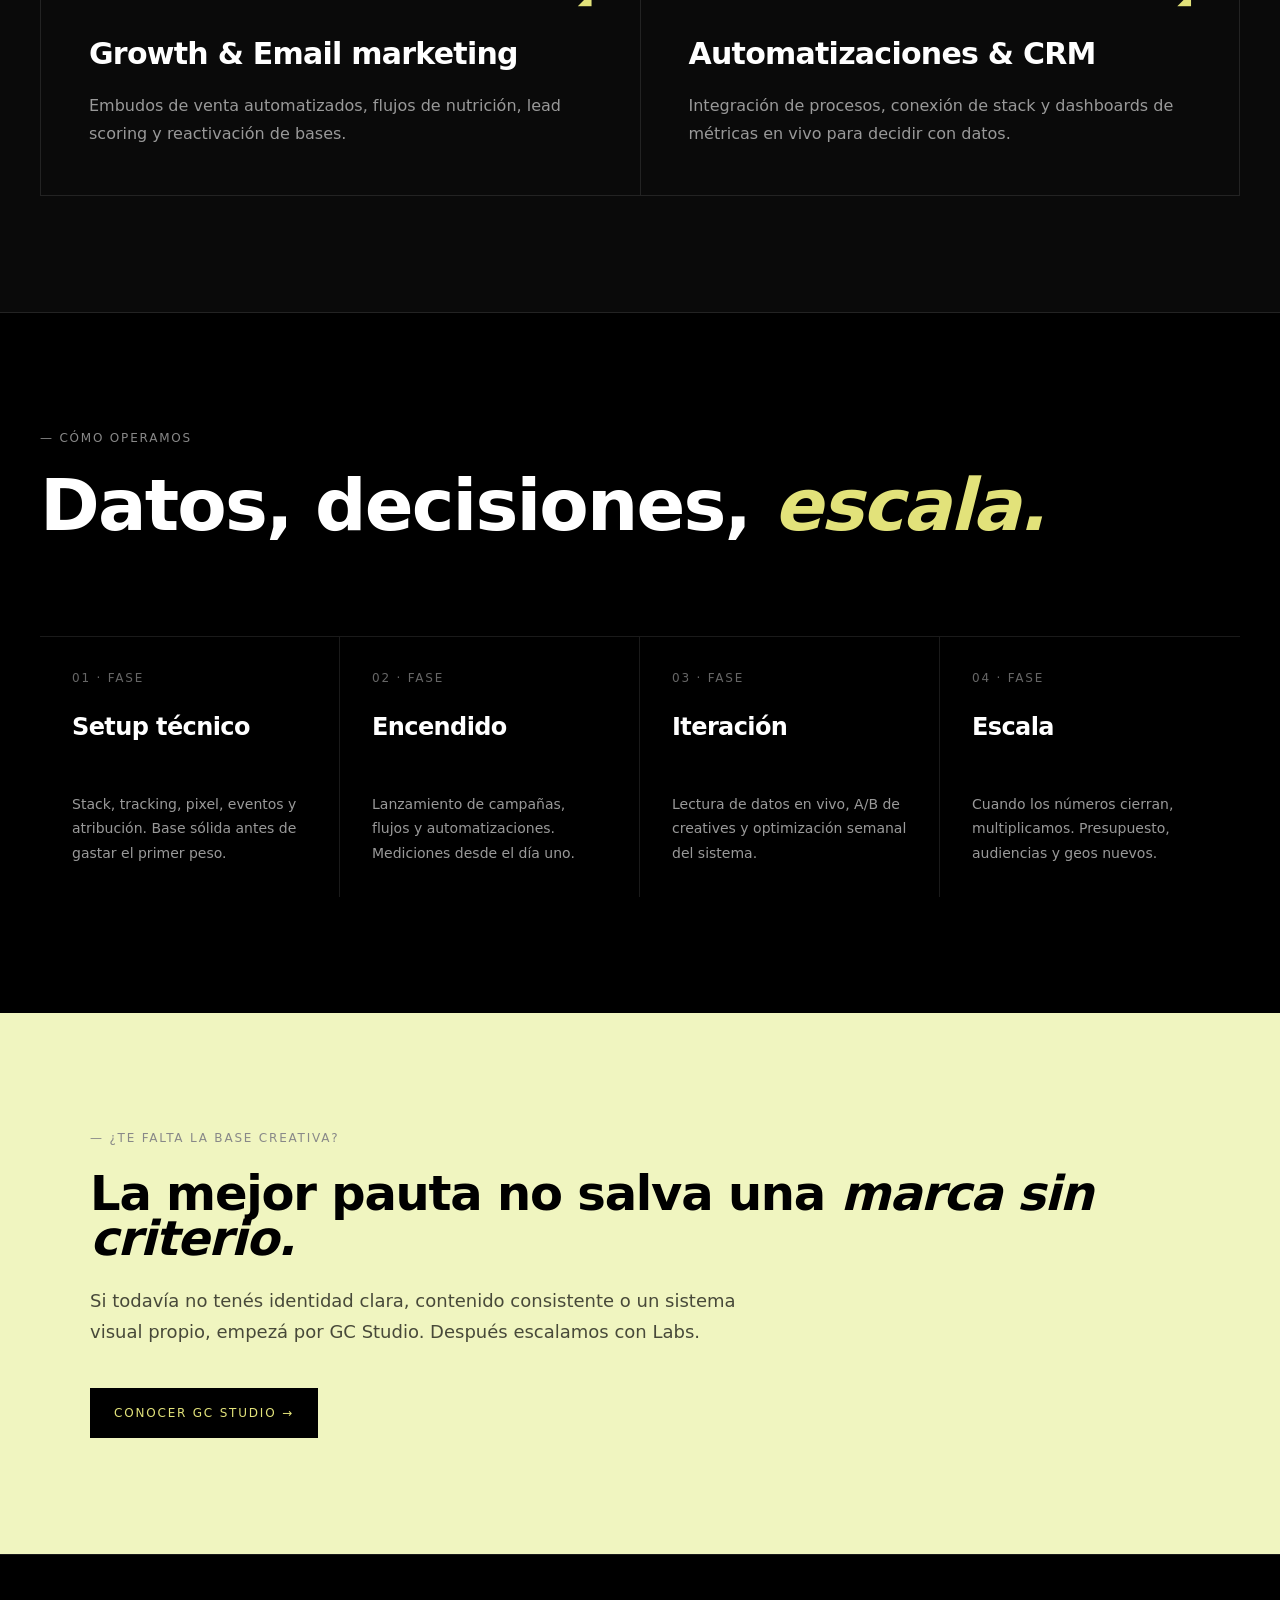
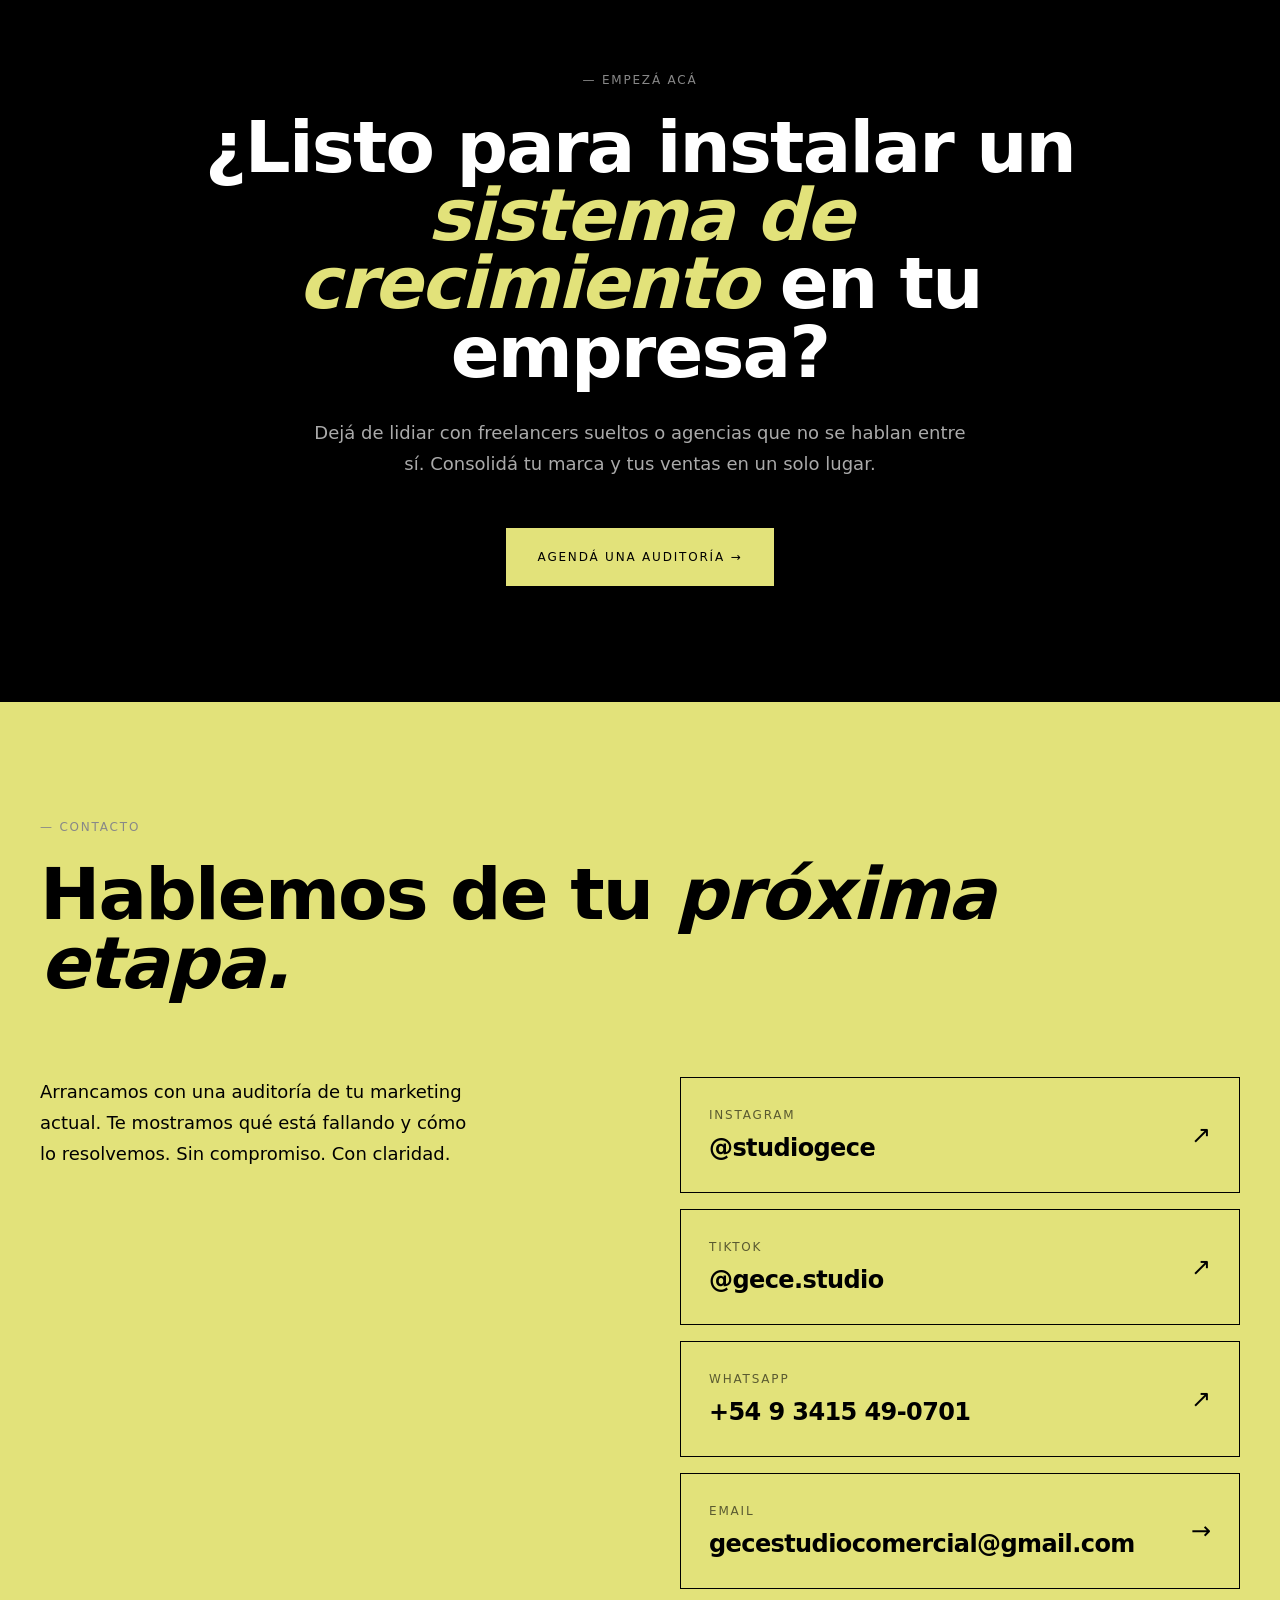
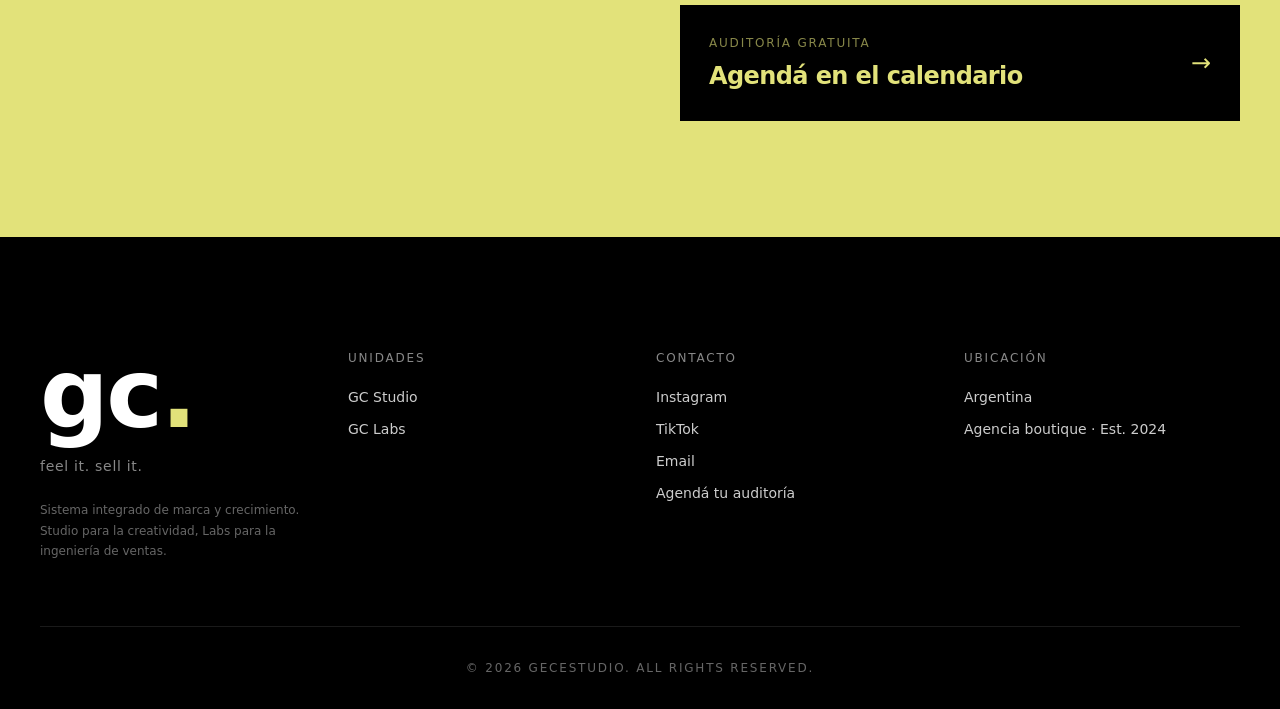
==== commit 499174e6: "Tighten Labs hero spacing" ====
--- a/labs.html
+++ b/labs.html
@@ -46,7 +46,7 @@
 	nav .gc-nav-links a { flex: 0 0 auto; font-size: 0.65rem; letter-spacing: 0.24em; }
 	nav .gc-nav-logo { font-size: 0.82rem !important; letter-spacing: 0.16em !important; }
 	nav a[href*="calendly"].label-tag { padding: 0.72rem 0.82rem !important; font-size: 0.58rem !important; letter-spacing: 0.17em !important; white-space: nowrap; }
-	main > section:first-of-type { min-height: auto !important; padding-top: 11rem !important; padding-bottom: 4rem !important; justify-content: flex-end !important; }
+	main > section:first-of-type { min-height: auto !important; padding-top: 10rem !important; padding-bottom: 2.75rem !important; justify-content: flex-start !important; }
 	main > section:first-of-type h1 { font-size: clamp(3rem, 15vw, 4.75rem) !important; max-width: 9ch !important; }
 	main > section:first-of-type p { margin-top: 2rem !important; font-size: 1rem !important; line-height: 1.65 !important; }
 	main > section:first-of-type .mb-10 { margin-bottom: 2rem !important; }
@@ -60,7 +60,7 @@
 }
 @media (min-width: 768px) {
 	main > section:not(:first-of-type) { padding-top: 7.25rem !important; padding-bottom: 7.25rem !important; }
-	main > section:nth-of-type(2) { padding-top: 6rem !important; padding-bottom: 6rem !important; }
+	main > section:nth-of-type(2) { padding-top: 3.25rem !important; padding-bottom: 4.75rem !important; }
 }
 </style><script>(function(){var KEY='gc-theme';var root=document.documentElement;function apply(t){root.classList.toggle('light',t==='light');}try{apply(localStorage.getItem(KEY)||'dark');}catch(e){apply('dark');}document.addEventListener('DOMContentLoaded',function(){var btn=document.getElementById('theme-toggle');if(!btn)return;btn.addEventListener('click',function(){var next=root.classList.contains('light')?'dark':'light';apply(next);try{localStorage.setItem(KEY,next);}catch(e){}});});})();</script></head><body><!--$--><!--/$-->
-<main class="bg-black text-white overflow-x-hidden"><nav class="fixed top-0 left-0 right-0 z-50 transition-all duration-500" style="background-color: rgba(0, 0, 0, 0.85); backdrop-filter: blur(12px); border-bottom: 1px solid rgba(255, 255, 255, 0.06);"><div class="max-w-[1400px] mx-auto px-6 md:px-10 py-5 flex items-center justify-between"><a href="index.html" class="gc-nav-logo font-bold lowercase text-white text-sm md:text-base" style="letter-spacing: 0.18em;">gecestudio<span style="color: rgb(226, 226, 122);">®</span></a><div class="gc-nav-links hidden md:flex items-center gap-8"><a href="studio.html" class="label-tag text-[#888] hover:text-white transition-colors">Studio</a><a class="label-tag text-[#888] hover:text-white transition-colors label-tag text-[#888] hover:text-white transition-colors text-white" href="labs.html" data-status="active" aria-current="page">Labs</a><a href="index.html#proceso" class="label-tag text-[#888] hover:text-white transition-colors">Proceso</a><a href="index.html#contacto" class="label-tag text-[#888] hover:text-white transition-colors">Contacto</a></div><div class="flex items-center gap-3"><button id="theme-toggle" type="button" aria-label="Cambiar modo claro / oscuro" title="Cambiar modo claro / oscuro" style="display:inline-flex;align-items:center;justify-content:center;width:40px;height:40px;min-width:40px;flex:0 0 auto;border:1px solid #e2e27a;border-radius:4px;color:#e2e27a;background:transparent;cursor:pointer;appearance:none;-webkit-appearance:none;transition:background-color .3s ease,color .3s ease"><svg class="theme-icon-dark" xmlns="http://www.w3.org/2000/svg" width="18" height="18" viewBox="0 0 24 24" fill="none" stroke="currentColor" stroke-width="2" stroke-linecap="round" stroke-linejoin="round"><path d="M21 12.79A9 9 0 1 1 11.21 3 7 7 0 0 0 21 12.79z"></path></svg><svg class="theme-icon-light" xmlns="http://www.w3.org/2000/svg" width="18" height="18" viewBox="0 0 24 24" fill="none" stroke="currentColor" stroke-width="2" stroke-linecap="round" stroke-linejoin="round"><circle cx="12" cy="12" r="5"></circle><line x1="12" y1="1" x2="12" y2="3"></line><line x1="12" y1="21" x2="12" y2="23"></line><line x1="4.22" y1="4.22" x2="5.64" y2="5.64"></line><line x1="18.36" y1="18.36" x2="19.78" y2="19.78"></line><line x1="1" y1="12" x2="3" y2="12"></line><line x1="21" y1="12" x2="23" y2="12"></line><line x1="4.22" y1="19.78" x2="5.64" y2="18.36"></line><line x1="18.36" y1="5.64" x2="19.78" y2="4.22"></line></svg></button><a href="https://calendly.com/infogecestudio/30min" target="_blank" rel="noopener noreferrer" class="label-tag px-4 py-2.5 border transition-all duration-300 hover:bg-[#e2e27a] hover:text-black" style="border-color: rgb(226, 226, 122); color: rgb(226, 226, 122);">Agendá una auditoría ↗</a></div></div></nav><section class="relative bg-black text-white flex flex-col justify-start pt-32 pb-14 px-6 md:px-10 overflow-hidden border-b border-white/10" style="min-height:72vh"><div class="absolute inset-0 pointer-events-none" style="background: radial-gradient(circle at 20% 30%, rgba(226, 226, 122, 0.12), transparent 55%);"></div><div class="absolute inset-0 pointer-events-none" style="opacity:0.13;background-image: linear-gradient(rgba(255, 255, 255, 0.58) 1px, transparent 1px), linear-gradient(90deg, rgba(255, 255, 255, 0.58) 1px, transparent 1px); background-size: 60px 60px;"></div><div class="relative max-w-[1400px] mx-auto w-full"><div class="flex items-center gap-3 mb-10" style="opacity: 1; transform: none;"><a href="index.html" class="label-tag text-[#666] hover:text-white transition-colors">← GC</a><span class="text-[#333]">/</span><span class="label-tag" style="color: rgb(226, 226, 122);">02 / Labs</span></div><h1 class="headline text-[12vw] md:text-[8vw] lg:text-[7vw] leading-[0.95] max-w-[15ch]" style="opacity: 1; transform: none;">Ingeniería de <span style="color: rgb(226, 226, 122); font-style: italic;">ventas.</span></h1><p class="mt-10 body-text text-[#aaa] text-base md:text-lg max-w-[560px]" style="opacity: 1; transform: none;">La unidad numérica de GC. Código, pauta publicitaria y automatización para transformar el valor de tu marca en facturación medible.</p></div></section><section class="bg-black text-white py-20 md:py-28 px-6 md:px-10 border-b border-white/10"><div class="max-w-[1400px] mx-auto grid md:grid-cols-3 border-t border-white/10"><div class="p-8 md:p-12 border-b md:border-b-0 md:border-r border-white/10 last:border-r-0" style="opacity: 1; transform: none;"><div class="headline text-5xl md:text-7xl mb-4" style="color: rgb(226, 226, 122);">+3.5x</div><div class="label-tag text-[#888]">ROAS promedio en campañas activas</div></div><div class="p-8 md:p-12 border-b md:border-b-0 md:border-r border-white/10 last:border-r-0" style="opacity: 1; transform: none;"><div class="headline text-5xl md:text-7xl mb-4" style="color: rgb(226, 226, 122);">24/7</div><div class="label-tag text-[#888]">Dashboards de métricas en vivo</div></div><div class="p-8 md:p-12 border-b md:border-b-0 md:border-r border-white/10 last:border-r-0" style="opacity: 1; transform: none;"><div class="headline text-5xl md:text-7xl mb-4" style="color: rgb(226, 226, 122);">100%</div><div class="label-tag text-[#888]">Tracking &amp; atribución end-to-end</div></div></div></section><section class="py-24 md:py-40 px-6 md:px-10 bg-[#0a0a0a] text-white border-b border-white/10"><div class="max-w-[1400px] mx-auto"><div style="opacity: 0; transform: translateY(30px);"><div class="label-tag mb-6" style="color: rgb(136, 136, 136);">— Servicios Labs</div><h2 class="headline text-4xl md:text-6xl lg:text-7xl max-w-4xl leading-[0.95]">Lo que <span class="italic" style="color: rgb(226, 226, 122);">instalamos</span> en esta fase.</h2></div><div class="mt-16 md:mt-20 grid md:grid-cols-2 border-t border-l border-white/10"><div class="group p-8 md:p-12 border-r border-b border-white/10 min-h-[260px] flex flex-col hover:bg-[#e2e27a]/[0.03] transition-colors duration-500" style="opacity: 0; transform: translateY(20px);"><div class="flex items-start justify-between mb-6"><span class="label-tag text-[#666]">01</span><span class="text-lg" style="color: rgb(226, 226, 122);">◢</span></div><h3 class="text-2xl md:text-3xl font-bold tracking-tight mb-4">Desarrollo web &amp; e-commerce</h3><p class="body-text text-sm md:text-base text-[#999] mt-auto">Landings de alta conversión y tiendas online sólidas. Performance, SEO técnico y velocidad.</p></div><div class="group p-8 md:p-12 border-r border-b border-white/10 min-h-[260px] flex flex-col hover:bg-[#e2e27a]/[0.03] transition-colors duration-500" style="opacity: 0; transform: translateY(20px);"><div class="flex items-start justify-between mb-6"><span class="label-tag text-[#666]">02</span><span class="text-lg" style="color: rgb(226, 226, 122);">◢</span></div><h3 class="text-2xl md:text-3xl font-bold tracking-tight mb-4">Pauta publicitaria (Performance)</h3><p class="body-text text-sm md:text-base text-[#999] mt-auto">Campañas en Meta y Google Ads optimizadas bajo estrategia. Creatives, A/B y escalado iterativo.</p></div><div class="group p-8 md:p-12 border-r border-b border-white/10 min-h-[260px] flex flex-col hover:bg-[#e2e27a]/[0.03] transition-colors duration-500" style="opacity: 0; transform: translateY(20px);"><div class="flex items-start justify-between mb-6"><span class="label-tag text-[#666]">03</span><span class="text-lg" style="color: rgb(226, 226, 122);">◢</span></div><h3 class="text-2xl md:text-3xl font-bold tracking-tight mb-4">Growth &amp; Email marketing</h3><p class="body-text text-sm md:text-base text-[#999] mt-auto">Embudos de venta automatizados, flujos de nutrición, lead scoring y reactivación de bases.</p></div><div class="group p-8 md:p-12 border-r border-b border-white/10 min-h-[260px] flex flex-col hover:bg-[#e2e27a]/[0.03] transition-colors duration-500" style="opacity: 0; transform: translateY(20px);"><div class="flex items-start justify-between mb-6"><span class="label-tag text-[#666]">04</span><span class="text-lg" style="color: rgb(226, 226, 122);">◢</span></div><h3 class="text-2xl md:text-3xl font-bold tracking-tight mb-4">Automatizaciones &amp; CRM</h3><p class="body-text text-sm md:text-base text-[#999] mt-auto">Integración de procesos, conexión de stack y dashboards de métricas en vivo para decidir con datos.</p></div></div></div></section><section class="bg-black text-white py-24 md:py-40 px-6 md:px-10"><div class="max-w-[1400px] mx-auto"><div style="opacity: 0; transform: translateY(30px);"><div class="label-tag mb-6" style="color: rgb(136, 136, 136);">— Cómo operamos</div><h2 class="headline text-4xl md:text-6xl lg:text-7xl leading-[0.95]">Datos, decisiones, <span class="italic" style="color: rgb(226, 226, 122);">escala.</span></h2></div><div class="mt-16 md:mt-24 grid md:grid-cols-4 border-t border-white/10"><div class="p-6 md:p-8 border-b md:border-b-0 md:border-r border-white/10 last:border-r-0 min-h-[260px] flex flex-col" style="opacity: 0; transform: translateY(20px);"><div class="label-tag text-[#666] mb-6">01 · Fase</div><h3 class="text-xl md:text-2xl font-bold tracking-tight mb-4">Setup técnico</h3><p class="body-text text-sm text-[#999] mt-auto">Stack, tracking, pixel, eventos y atribución. Base sólida antes de gastar el primer peso.</p></div><div class="p-6 md:p-8 border-b md:border-b-0 md:border-r border-white/10 last:border-r-0 min-h-[260px] flex flex-col" style="opacity: 0; transform: translateY(20px);"><div class="label-tag text-[#666] mb-6">02 · Fase</div><h3 class="text-xl md:text-2xl font-bold tracking-tight mb-4">Encendido</h3><p class="body-text text-sm text-[#999] mt-auto">Lanzamiento de campañas, flujos y automatizaciones. Mediciones desde el día uno.</p></div><div class="p-6 md:p-8 border-b md:border-b-0 md:border-r border-white/10 last:border-r-0 min-h-[260px] flex flex-col" style="opacity: 0; transform: translateY(20px);"><div class="label-tag text-[#666] mb-6">03 · Fase</div><h3 class="text-xl md:text-2xl font-bold tracking-tight mb-4">Iteración</h3><p class="body-text text-sm text-[#999] mt-auto">Lectura de datos en vivo, A/B de creatives y optimización semanal del sistema.</p></div><div class="p-6 md:p-8 border-b md:border-b-0 md:border-r border-white/10 last:border-r-0 min-h-[260px] flex flex-col" style="opacity: 0; transform: translateY(20px);"><div class="label-tag text-[#666] mb-6">04 · Fase</div><h3 class="text-xl md:text-2xl font-bold tracking-tight mb-4">Escala</h3><p class="body-text text-sm text-[#999] mt-auto">Cuando los números cierran, multiplicamos. Presupuesto, audiencias y geos nuevos.</p></div></div></div></section><section class="py-24 md:py-32 px-6 md:px-10 text-black" style="background-color: rgb(240, 245, 192);"><div class="max-w-[1100px] mx-auto"><div style="opacity: 0; transform: translateY(30px);"><div class="label-tag mb-6" style="color: rgb(136, 136, 136);">— ¿Te falta la base creativa?</div><p class="headline text-3xl md:text-5xl leading-[1.05]">La mejor pauta no salva una <span class="italic">marca sin criterio.</span></p><p class="mt-6 body-text text-base md:text-lg text-black/70 max-w-2xl">Si todavía no tenés identidad clara, contenido consistente o un sistema visual propio, empezá por GC Studio. Después escalamos con Labs.</p><a href="studio.html" class="inline-flex items-center gap-3 mt-10 label-tag px-6 py-4 bg-black text-[#e2e27a] hover:bg-[#0d0d0d] transition-colors">Conocer GC Studio →</a></div></div></section><section id="agenda" class="bg-black text-white py-24 md:py-40 px-6 md:px-10 border-t border-white/10"><div class="max-w-[1400px] mx-auto text-center"><div style="opacity: 0; transform: translateY(30px);"><div class="label-tag mb-6" style="color: rgb(136, 136, 136);">— Empezá acá</div><h2 class="headline text-4xl md:text-6xl lg:text-7xl max-w-4xl mx-auto leading-[0.95]">¿Listo para instalar un <span class="italic" style="color: rgb(226, 226, 122);">sistema de crecimiento</span> en tu empresa?</h2><p class="mt-8 body-text text-[#aaa] text-base md:text-lg max-w-2xl mx-auto">Dejá de lidiar con freelancers sueltos o agencias que no se hablan entre sí. Consolidá tu marca y tus ventas en un solo lugar.</p><a href="https://calendly.com/infogecestudio/30min" target="_blank" rel="noopener noreferrer" class="inline-block mt-12 label-tag px-8 py-5 bg-[#e2e27a] text-black hover:bg-white transition-colors duration-300">Agendá una auditoría →</a></div></div></section><section id="contacto" class="py-24 md:py-40 px-6 md:px-10 text-black" style="background-color: rgb(226, 226, 122);"><div class="max-w-[1400px] mx-auto"><div style="opacity: 0; transform: translateY(30px);"><div class="label-tag mb-6" style="color: rgb(136, 136, 136);">— Contacto</div><h2 class="headline text-4xl md:text-6xl lg:text-7xl max-w-5xl">Hablemos de tu <span class="italic">próxima etapa.</span></h2></div><div class="mt-16 md:mt-20 grid md:grid-cols-2 gap-12 md:gap-20"><p class="body-text text-base md:text-lg max-w-md" style="opacity: 0; transform: translateY(30px);">Arrancamos con una auditoría de tu marketing actual. Te mostramos qué está fallando y cómo lo resolvemos. Sin compromiso. Con claridad.</p><div class="space-y-4" style="opacity: 0; transform: translateY(30px);"><a href="https://www.instagram.com/studiogece/" target="_blank" rel="noopener noreferrer" class="group flex items-center justify-between gap-6 p-6 md:p-7 border border-black transition-all duration-300 bg-transparent hover:bg-black hover:text-[#e2e27a]"><div><div class="label-tag opacity-60 mb-2">Instagram</div><div class="text-lg md:text-2xl font-bold tracking-tight">@studiogece</div></div><span class="text-2xl group-hover:translate-x-1 transition-transform">↗</span></a><a href="https://www.tiktok.com/@gece.studio" target="_blank" rel="noopener noreferrer" class="group flex items-center justify-between gap-6 p-6 md:p-7 border border-black transition-all duration-300 bg-transparent hover:bg-black hover:text-[#e2e27a]"><div><div class="label-tag opacity-60 mb-2">TikTok</div><div class="text-lg md:text-2xl font-bold tracking-tight">@gece.studio</div></div><span class="text-2xl group-hover:translate-x-1 transition-transform">↗</span></a><a href="https://wa.me/5493415490701" target="_blank" rel="noopener noreferrer" class="group flex items-center justify-between gap-6 p-6 md:p-7 border border-black transition-all duration-300 bg-transparent hover:bg-black hover:text-[#e2e27a]"><div><div class="label-tag opacity-60 mb-2">WhatsApp</div><div class="text-lg md:text-2xl font-bold tracking-tight">+54 9 3415 49-0701</div></div><span class="text-2xl group-hover:translate-x-1 transition-transform">↗</span></a><a href="mailto:gecestudiocomercial@gmail.com" class="group flex items-center justify-between gap-6 p-6 md:p-7 border border-black transition-all duration-300 bg-transparent hover:bg-black hover:text-[#e2e27a]"><div><div class="label-tag opacity-60 mb-2">Email</div><div class="text-lg md:text-2xl font-bold tracking-tight">gecestudiocomercial@gmail.com</div></div><span class="text-2xl group-hover:translate-x-1 transition-transform">→</span></a><a href="https://calendly.com/infogecestudio/30min" target="_blank" rel="noopener noreferrer" class="group flex items-center justify-between gap-6 p-6 md:p-7 border border-black transition-all duration-300 bg-black text-[#e2e27a] hover:bg-transparent hover:text-black"><div><div class="label-tag opacity-60 mb-2">Auditoría gratuita</div><div class="text-lg md:text-2xl font-bold tracking-tight">Agendá en el calendario</div></div><span class="text-2xl group-hover:translate-x-1 transition-transform">→</span></a></div></div></div></section><footer class="bg-black text-white pt-20 md:pt-28 px-6 md:px-10"><div class="max-w-[1400px] mx-auto"><div class="grid md:grid-cols-4 gap-12 md:gap-8 pb-16"><div><div class="headline text-7xl md:text-8xl lowercase leading-none">gc<span style="color: rgb(226, 226, 122);">.</span></div><p class="lowercase text-[#888] text-sm mt-4 mb-6 tracking-wider">feel it. sell it.</p><p class="body-text text-xs text-[#666] max-w-[260px]">Sistema integrado de marca y crecimiento. Studio para la creatividad, Labs para la ingeniería de ventas.</p></div><div><div class="label-tag text-[#888] mb-5">Unidades</div><ul class="space-y-3 text-sm"><li><a href="studio.html" class="text-white/80 hover:text-[#e2e27a] transition-colors">GC Studio</a></li><li><a class="text-white/80 hover:text-[#e2e27a] transition-colors active" href="labs.html" data-status="active" aria-current="page">GC Labs</a></li></ul></div><div><div class="label-tag text-[#888] mb-5">Contacto</div><ul class="space-y-3 text-sm"><li><a href="https://www.instagram.com/studiogece/" target="_blank" rel="noopener noreferrer" class="text-white/80 hover:text-[#e2e27a] transition-colors">Instagram</a></li><li><a href="https://www.tiktok.com/@gece.studio" target="_blank" rel="noopener noreferrer" class="text-white/80 hover:text-[#e2e27a] transition-colors">TikTok</a></li><li><a href="mailto:gecestudiocomercial@gmail.com" class="text-white/80 hover:text-[#e2e27a] transition-colors">Email</a></li><li><a href="https://calendly.com/infogecestudio/30min" target="_blank" rel="noopener noreferrer" class="text-white/80 hover:text-[#e2e27a] transition-colors">Agendá tu auditoría</a></li></ul></div><div><div class="label-tag text-[#888] mb-5">Ubicación</div><ul class="space-y-3 text-sm text-white/80"><li>Argentina</li><li>Agencia boutique · Est. 2024</li></ul></div></div><div class="border-t border-white/10 py-8 flex justify-center label-tag text-[#666]"><span>© 2026 gecestudio. All rights reserved.</span></div></div></footer></main></body></html>
+<main class="bg-black text-white overflow-x-hidden"><nav class="fixed top-0 left-0 right-0 z-50 transition-all duration-500" style="background-color: rgba(0, 0, 0, 0.85); backdrop-filter: blur(12px); border-bottom: 1px solid rgba(255, 255, 255, 0.06);"><div class="max-w-[1400px] mx-auto px-6 md:px-10 py-5 flex items-center justify-between"><a href="index.html" class="gc-nav-logo font-bold lowercase text-white text-sm md:text-base" style="letter-spacing: 0.18em;">gecestudio<span style="color: rgb(226, 226, 122);">®</span></a><div class="gc-nav-links hidden md:flex items-center gap-8"><a href="studio.html" class="label-tag text-[#888] hover:text-white transition-colors">Studio</a><a class="label-tag text-[#888] hover:text-white transition-colors label-tag text-[#888] hover:text-white transition-colors text-white" href="labs.html" data-status="active" aria-current="page">Labs</a><a href="index.html#proceso" class="label-tag text-[#888] hover:text-white transition-colors">Proceso</a><a href="index.html#contacto" class="label-tag text-[#888] hover:text-white transition-colors">Contacto</a></div><div class="flex items-center gap-3"><button id="theme-toggle" type="button" aria-label="Cambiar modo claro / oscuro" title="Cambiar modo claro / oscuro" style="display:inline-flex;align-items:center;justify-content:center;width:40px;height:40px;min-width:40px;flex:0 0 auto;border:1px solid #e2e27a;border-radius:4px;color:#e2e27a;background:transparent;cursor:pointer;appearance:none;-webkit-appearance:none;transition:background-color .3s ease,color .3s ease"><svg class="theme-icon-dark" xmlns="http://www.w3.org/2000/svg" width="18" height="18" viewBox="0 0 24 24" fill="none" stroke="currentColor" stroke-width="2" stroke-linecap="round" stroke-linejoin="round"><path d="M21 12.79A9 9 0 1 1 11.21 3 7 7 0 0 0 21 12.79z"></path></svg><svg class="theme-icon-light" xmlns="http://www.w3.org/2000/svg" width="18" height="18" viewBox="0 0 24 24" fill="none" stroke="currentColor" stroke-width="2" stroke-linecap="round" stroke-linejoin="round"><circle cx="12" cy="12" r="5"></circle><line x1="12" y1="1" x2="12" y2="3"></line><line x1="12" y1="21" x2="12" y2="23"></line><line x1="4.22" y1="4.22" x2="5.64" y2="5.64"></line><line x1="18.36" y1="18.36" x2="19.78" y2="19.78"></line><line x1="1" y1="12" x2="3" y2="12"></line><line x1="21" y1="12" x2="23" y2="12"></line><line x1="4.22" y1="19.78" x2="5.64" y2="18.36"></line><line x1="18.36" y1="5.64" x2="19.78" y2="4.22"></line></svg></button><a href="https://calendly.com/infogecestudio/30min" target="_blank" rel="noopener noreferrer" class="label-tag px-4 py-2.5 border transition-all duration-300 hover:bg-[#e2e27a] hover:text-black" style="border-color: rgb(226, 226, 122); color: rgb(226, 226, 122);">Agendá una auditoría ↗</a></div></div></nav><section class="relative bg-black text-white flex flex-col justify-start pt-32 pb-14 px-6 md:px-10 overflow-hidden border-b border-white/10" style="min-height:clamp(520px,58vh,640px)"><div class="absolute inset-0 pointer-events-none" style="background: radial-gradient(circle at 20% 30%, rgba(226, 226, 122, 0.12), transparent 55%);"></div><div class="absolute inset-0 pointer-events-none" style="opacity:0.13;background-image: linear-gradient(rgba(255, 255, 255, 0.58) 1px, transparent 1px), linear-gradient(90deg, rgba(255, 255, 255, 0.58) 1px, transparent 1px); background-size: 60px 60px;"></div><div class="relative max-w-[1400px] mx-auto w-full"><div class="flex items-center gap-3 mb-10" style="opacity: 1; transform: none;"><a href="index.html" class="label-tag text-[#666] hover:text-white transition-colors">← GC</a><span class="text-[#333]">/</span><span class="label-tag" style="color: rgb(226, 226, 122);">02 / Labs</span></div><h1 class="headline text-[12vw] md:text-[8vw] lg:text-[7vw] leading-[0.95] max-w-[15ch]" style="opacity: 1; transform: none;">Ingeniería de <span style="color: rgb(226, 226, 122); font-style: italic;">ventas.</span></h1><p class="mt-10 body-text text-[#aaa] text-base md:text-lg max-w-[560px]" style="opacity: 1; transform: none;">La unidad numérica de GC. Código, pauta publicitaria y automatización para transformar el valor de tu marca en facturación medible.</p></div></section><section class="bg-black text-white pt-10 pb-16 md:pt-14 md:pb-20 px-6 md:px-10 border-b border-white/10"><div class="max-w-[1400px] mx-auto grid md:grid-cols-3 border-t border-white/10"><div class="p-8 md:p-12 border-b md:border-b-0 md:border-r border-white/10 last:border-r-0" style="opacity: 1; transform: none;"><div class="headline text-5xl md:text-7xl mb-4" style="color: rgb(226, 226, 122);">+3.5x</div><div class="label-tag text-[#888]">ROAS promedio en campañas activas</div></div><div class="p-8 md:p-12 border-b md:border-b-0 md:border-r border-white/10 last:border-r-0" style="opacity: 1; transform: none;"><div class="headline text-5xl md:text-7xl mb-4" style="color: rgb(226, 226, 122);">24/7</div><div class="label-tag text-[#888]">Dashboards de métricas en vivo</div></div><div class="p-8 md:p-12 border-b md:border-b-0 md:border-r border-white/10 last:border-r-0" style="opacity: 1; transform: none;"><div class="headline text-5xl md:text-7xl mb-4" style="color: rgb(226, 226, 122);">100%</div><div class="label-tag text-[#888]">Tracking &amp; atribución end-to-end</div></div></div></section><section class="py-24 md:py-40 px-6 md:px-10 bg-[#0a0a0a] text-white border-b border-white/10"><div class="max-w-[1400px] mx-auto"><div style="opacity: 0; transform: translateY(30px);"><div class="label-tag mb-6" style="color: rgb(136, 136, 136);">— Servicios Labs</div><h2 class="headline text-4xl md:text-6xl lg:text-7xl max-w-4xl leading-[0.95]">Lo que <span class="italic" style="color: rgb(226, 226, 122);">instalamos</span> en esta fase.</h2></div><div class="mt-16 md:mt-20 grid md:grid-cols-2 border-t border-l border-white/10"><div class="group p-8 md:p-12 border-r border-b border-white/10 min-h-[260px] flex flex-col hover:bg-[#e2e27a]/[0.03] transition-colors duration-500" style="opacity: 0; transform: translateY(20px);"><div class="flex items-start justify-between mb-6"><span class="label-tag text-[#666]">01</span><span class="text-lg" style="color: rgb(226, 226, 122);">◢</span></div><h3 class="text-2xl md:text-3xl font-bold tracking-tight mb-4">Desarrollo web &amp; e-commerce</h3><p class="body-text text-sm md:text-base text-[#999] mt-auto">Landings de alta conversión y tiendas online sólidas. Performance, SEO técnico y velocidad.</p></div><div class="group p-8 md:p-12 border-r border-b border-white/10 min-h-[260px] flex flex-col hover:bg-[#e2e27a]/[0.03] transition-colors duration-500" style="opacity: 0; transform: translateY(20px);"><div class="flex items-start justify-between mb-6"><span class="label-tag text-[#666]">02</span><span class="text-lg" style="color: rgb(226, 226, 122);">◢</span></div><h3 class="text-2xl md:text-3xl font-bold tracking-tight mb-4">Pauta publicitaria (Performance)</h3><p class="body-text text-sm md:text-base text-[#999] mt-auto">Campañas en Meta y Google Ads optimizadas bajo estrategia. Creatives, A/B y escalado iterativo.</p></div><div class="group p-8 md:p-12 border-r border-b border-white/10 min-h-[260px] flex flex-col hover:bg-[#e2e27a]/[0.03] transition-colors duration-500" style="opacity: 0; transform: translateY(20px);"><div class="flex items-start justify-between mb-6"><span class="label-tag text-[#666]">03</span><span class="text-lg" style="color: rgb(226, 226, 122);">◢</span></div><h3 class="text-2xl md:text-3xl font-bold tracking-tight mb-4">Growth &amp; Email marketing</h3><p class="body-text text-sm md:text-base text-[#999] mt-auto">Embudos de venta automatizados, flujos de nutrición, lead scoring y reactivación de bases.</p></div><div class="group p-8 md:p-12 border-r border-b border-white/10 min-h-[260px] flex flex-col hover:bg-[#e2e27a]/[0.03] transition-colors duration-500" style="opacity: 0; transform: translateY(20px);"><div class="flex items-start justify-between mb-6"><span class="label-tag text-[#666]">04</span><span class="text-lg" style="color: rgb(226, 226, 122);">◢</span></div><h3 class="text-2xl md:text-3xl font-bold tracking-tight mb-4">Automatizaciones &amp; CRM</h3><p class="body-text text-sm md:text-base text-[#999] mt-auto">Integración de procesos, conexión de stack y dashboards de métricas en vivo para decidir con datos.</p></div></div></div></section><section class="bg-black text-white py-24 md:py-40 px-6 md:px-10"><div class="max-w-[1400px] mx-auto"><div style="opacity: 0; transform: translateY(30px);"><div class="label-tag mb-6" style="color: rgb(136, 136, 136);">— Cómo operamos</div><h2 class="headline text-4xl md:text-6xl lg:text-7xl leading-[0.95]">Datos, decisiones, <span class="italic" style="color: rgb(226, 226, 122);">escala.</span></h2></div><div class="mt-16 md:mt-24 grid md:grid-cols-4 border-t border-white/10"><div class="p-6 md:p-8 border-b md:border-b-0 md:border-r border-white/10 last:border-r-0 min-h-[260px] flex flex-col" style="opacity: 0; transform: translateY(20px);"><div class="label-tag text-[#666] mb-6">01 · Fase</div><h3 class="text-xl md:text-2xl font-bold tracking-tight mb-4">Setup técnico</h3><p class="body-text text-sm text-[#999] mt-auto">Stack, tracking, pixel, eventos y atribución. Base sólida antes de gastar el primer peso.</p></div><div class="p-6 md:p-8 border-b md:border-b-0 md:border-r border-white/10 last:border-r-0 min-h-[260px] flex flex-col" style="opacity: 0; transform: translateY(20px);"><div class="label-tag text-[#666] mb-6">02 · Fase</div><h3 class="text-xl md:text-2xl font-bold tracking-tight mb-4">Encendido</h3><p class="body-text text-sm text-[#999] mt-auto">Lanzamiento de campañas, flujos y automatizaciones. Mediciones desde el día uno.</p></div><div class="p-6 md:p-8 border-b md:border-b-0 md:border-r border-white/10 last:border-r-0 min-h-[260px] flex flex-col" style="opacity: 0; transform: translateY(20px);"><div class="label-tag text-[#666] mb-6">03 · Fase</div><h3 class="text-xl md:text-2xl font-bold tracking-tight mb-4">Iteración</h3><p class="body-text text-sm text-[#999] mt-auto">Lectura de datos en vivo, A/B de creatives y optimización semanal del sistema.</p></div><div class="p-6 md:p-8 border-b md:border-b-0 md:border-r border-white/10 last:border-r-0 min-h-[260px] flex flex-col" style="opacity: 0; transform: translateY(20px);"><div class="label-tag text-[#666] mb-6">04 · Fase</div><h3 class="text-xl md:text-2xl font-bold tracking-tight mb-4">Escala</h3><p class="body-text text-sm text-[#999] mt-auto">Cuando los números cierran, multiplicamos. Presupuesto, audiencias y geos nuevos.</p></div></div></div></section><section class="py-24 md:py-32 px-6 md:px-10 text-black" style="background-color: rgb(240, 245, 192);"><div class="max-w-[1100px] mx-auto"><div style="opacity: 0; transform: translateY(30px);"><div class="label-tag mb-6" style="color: rgb(136, 136, 136);">— ¿Te falta la base creativa?</div><p class="headline text-3xl md:text-5xl leading-[1.05]">La mejor pauta no salva una <span class="italic">marca sin criterio.</span></p><p class="mt-6 body-text text-base md:text-lg text-black/70 max-w-2xl">Si todavía no tenés identidad clara, contenido consistente o un sistema visual propio, empezá por GC Studio. Después escalamos con Labs.</p><a href="studio.html" class="inline-flex items-center gap-3 mt-10 label-tag px-6 py-4 bg-black text-[#e2e27a] hover:bg-[#0d0d0d] transition-colors">Conocer GC Studio →</a></div></div></section><section id="agenda" class="bg-black text-white py-24 md:py-40 px-6 md:px-10 border-t border-white/10"><div class="max-w-[1400px] mx-auto text-center"><div style="opacity: 0; transform: translateY(30px);"><div class="label-tag mb-6" style="color: rgb(136, 136, 136);">— Empezá acá</div><h2 class="headline text-4xl md:text-6xl lg:text-7xl max-w-4xl mx-auto leading-[0.95]">¿Listo para instalar un <span class="italic" style="color: rgb(226, 226, 122);">sistema de crecimiento</span> en tu empresa?</h2><p class="mt-8 body-text text-[#aaa] text-base md:text-lg max-w-2xl mx-auto">Dejá de lidiar con freelancers sueltos o agencias que no se hablan entre sí. Consolidá tu marca y tus ventas en un solo lugar.</p><a href="https://calendly.com/infogecestudio/30min" target="_blank" rel="noopener noreferrer" class="inline-block mt-12 label-tag px-8 py-5 bg-[#e2e27a] text-black hover:bg-white transition-colors duration-300">Agendá una auditoría →</a></div></div></section><section id="contacto" class="py-24 md:py-40 px-6 md:px-10 text-black" style="background-color: rgb(226, 226, 122);"><div class="max-w-[1400px] mx-auto"><div style="opacity: 0; transform: translateY(30px);"><div class="label-tag mb-6" style="color: rgb(136, 136, 136);">— Contacto</div><h2 class="headline text-4xl md:text-6xl lg:text-7xl max-w-5xl">Hablemos de tu <span class="italic">próxima etapa.</span></h2></div><div class="mt-16 md:mt-20 grid md:grid-cols-2 gap-12 md:gap-20"><p class="body-text text-base md:text-lg max-w-md" style="opacity: 0; transform: translateY(30px);">Arrancamos con una auditoría de tu marketing actual. Te mostramos qué está fallando y cómo lo resolvemos. Sin compromiso. Con claridad.</p><div class="space-y-4" style="opacity: 0; transform: translateY(30px);"><a href="https://www.instagram.com/studiogece/" target="_blank" rel="noopener noreferrer" class="group flex items-center justify-between gap-6 p-6 md:p-7 border border-black transition-all duration-300 bg-transparent hover:bg-black hover:text-[#e2e27a]"><div><div class="label-tag opacity-60 mb-2">Instagram</div><div class="text-lg md:text-2xl font-bold tracking-tight">@studiogece</div></div><span class="text-2xl group-hover:translate-x-1 transition-transform">↗</span></a><a href="https://www.tiktok.com/@gece.studio" target="_blank" rel="noopener noreferrer" class="group flex items-center justify-between gap-6 p-6 md:p-7 border border-black transition-all duration-300 bg-transparent hover:bg-black hover:text-[#e2e27a]"><div><div class="label-tag opacity-60 mb-2">TikTok</div><div class="text-lg md:text-2xl font-bold tracking-tight">@gece.studio</div></div><span class="text-2xl group-hover:translate-x-1 transition-transform">↗</span></a><a href="https://wa.me/5493415490701" target="_blank" rel="noopener noreferrer" class="group flex items-center justify-between gap-6 p-6 md:p-7 border border-black transition-all duration-300 bg-transparent hover:bg-black hover:text-[#e2e27a]"><div><div class="label-tag opacity-60 mb-2">WhatsApp</div><div class="text-lg md:text-2xl font-bold tracking-tight">+54 9 3415 49-0701</div></div><span class="text-2xl group-hover:translate-x-1 transition-transform">↗</span></a><a href="mailto:gecestudiocomercial@gmail.com" class="group flex items-center justify-between gap-6 p-6 md:p-7 border border-black transition-all duration-300 bg-transparent hover:bg-black hover:text-[#e2e27a]"><div><div class="label-tag opacity-60 mb-2">Email</div><div class="text-lg md:text-2xl font-bold tracking-tight">gecestudiocomercial@gmail.com</div></div><span class="text-2xl group-hover:translate-x-1 transition-transform">→</span></a><a href="https://calendly.com/infogecestudio/30min" target="_blank" rel="noopener noreferrer" class="group flex items-center justify-between gap-6 p-6 md:p-7 border border-black transition-all duration-300 bg-black text-[#e2e27a] hover:bg-transparent hover:text-black"><div><div class="label-tag opacity-60 mb-2">Auditoría gratuita</div><div class="text-lg md:text-2xl font-bold tracking-tight">Agendá en el calendario</div></div><span class="text-2xl group-hover:translate-x-1 transition-transform">→</span></a></div></div></div></section><footer class="bg-black text-white pt-20 md:pt-28 px-6 md:px-10"><div class="max-w-[1400px] mx-auto"><div class="grid md:grid-cols-4 gap-12 md:gap-8 pb-16"><div><div class="headline text-7xl md:text-8xl lowercase leading-none">gc<span style="color: rgb(226, 226, 122);">.</span></div><p class="lowercase text-[#888] text-sm mt-4 mb-6 tracking-wider">feel it. sell it.</p><p class="body-text text-xs text-[#666] max-w-[260px]">Sistema integrado de marca y crecimiento. Studio para la creatividad, Labs para la ingeniería de ventas.</p></div><div><div class="label-tag text-[#888] mb-5">Unidades</div><ul class="space-y-3 text-sm"><li><a href="studio.html" class="text-white/80 hover:text-[#e2e27a] transition-colors">GC Studio</a></li><li><a class="text-white/80 hover:text-[#e2e27a] transition-colors active" href="labs.html" data-status="active" aria-current="page">GC Labs</a></li></ul></div><div><div class="label-tag text-[#888] mb-5">Contacto</div><ul class="space-y-3 text-sm"><li><a href="https://www.instagram.com/studiogece/" target="_blank" rel="noopener noreferrer" class="text-white/80 hover:text-[#e2e27a] transition-colors">Instagram</a></li><li><a href="https://www.tiktok.com/@gece.studio" target="_blank" rel="noopener noreferrer" class="text-white/80 hover:text-[#e2e27a] transition-colors">TikTok</a></li><li><a href="mailto:gecestudiocomercial@gmail.com" class="text-white/80 hover:text-[#e2e27a] transition-colors">Email</a></li><li><a href="https://calendly.com/infogecestudio/30min" target="_blank" rel="noopener noreferrer" class="text-white/80 hover:text-[#e2e27a] transition-colors">Agendá tu auditoría</a></li></ul></div><div><div class="label-tag text-[#888] mb-5">Ubicación</div><ul class="space-y-3 text-sm text-white/80"><li>Argentina</li><li>Agencia boutique · Est. 2024</li></ul></div></div><div class="border-t border-white/10 py-8 flex justify-center label-tag text-[#666]"><span>© 2026 gecestudio. All rights reserved.</span></div></div></footer></main></body></html>
